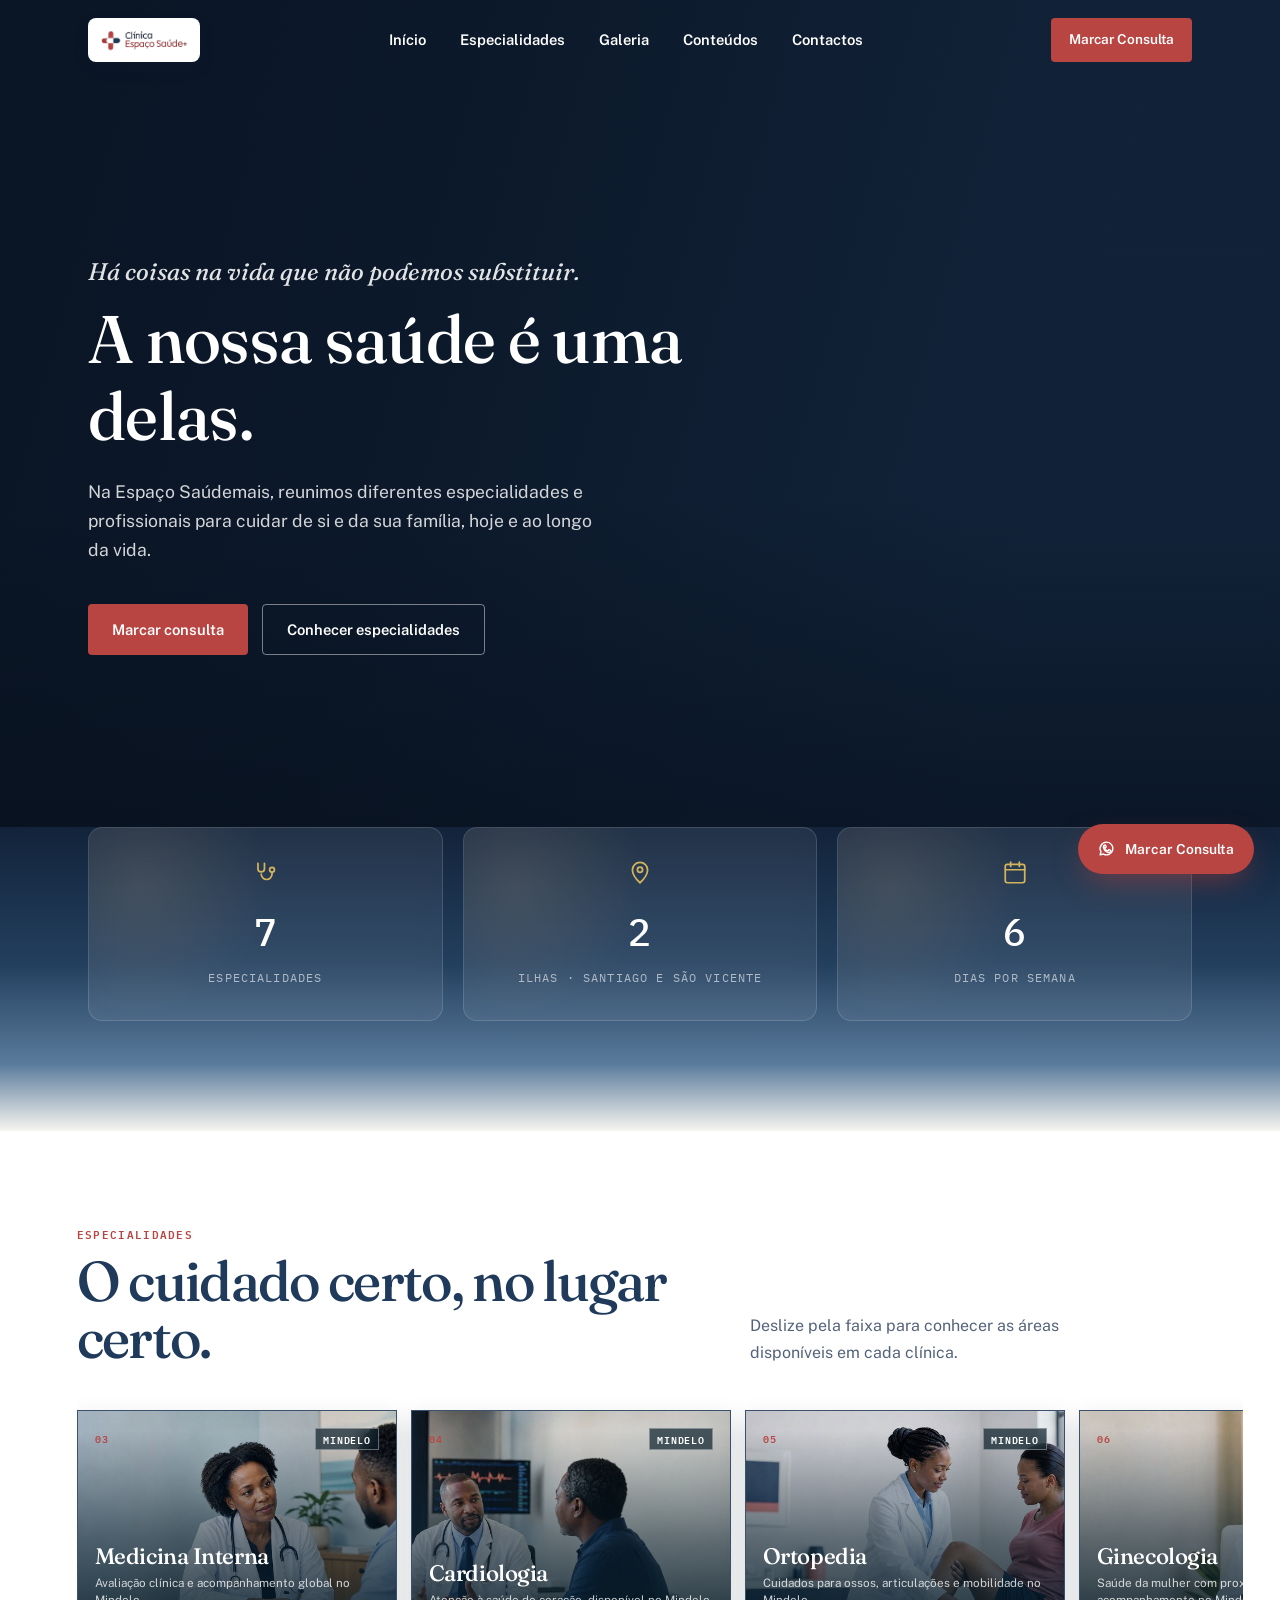
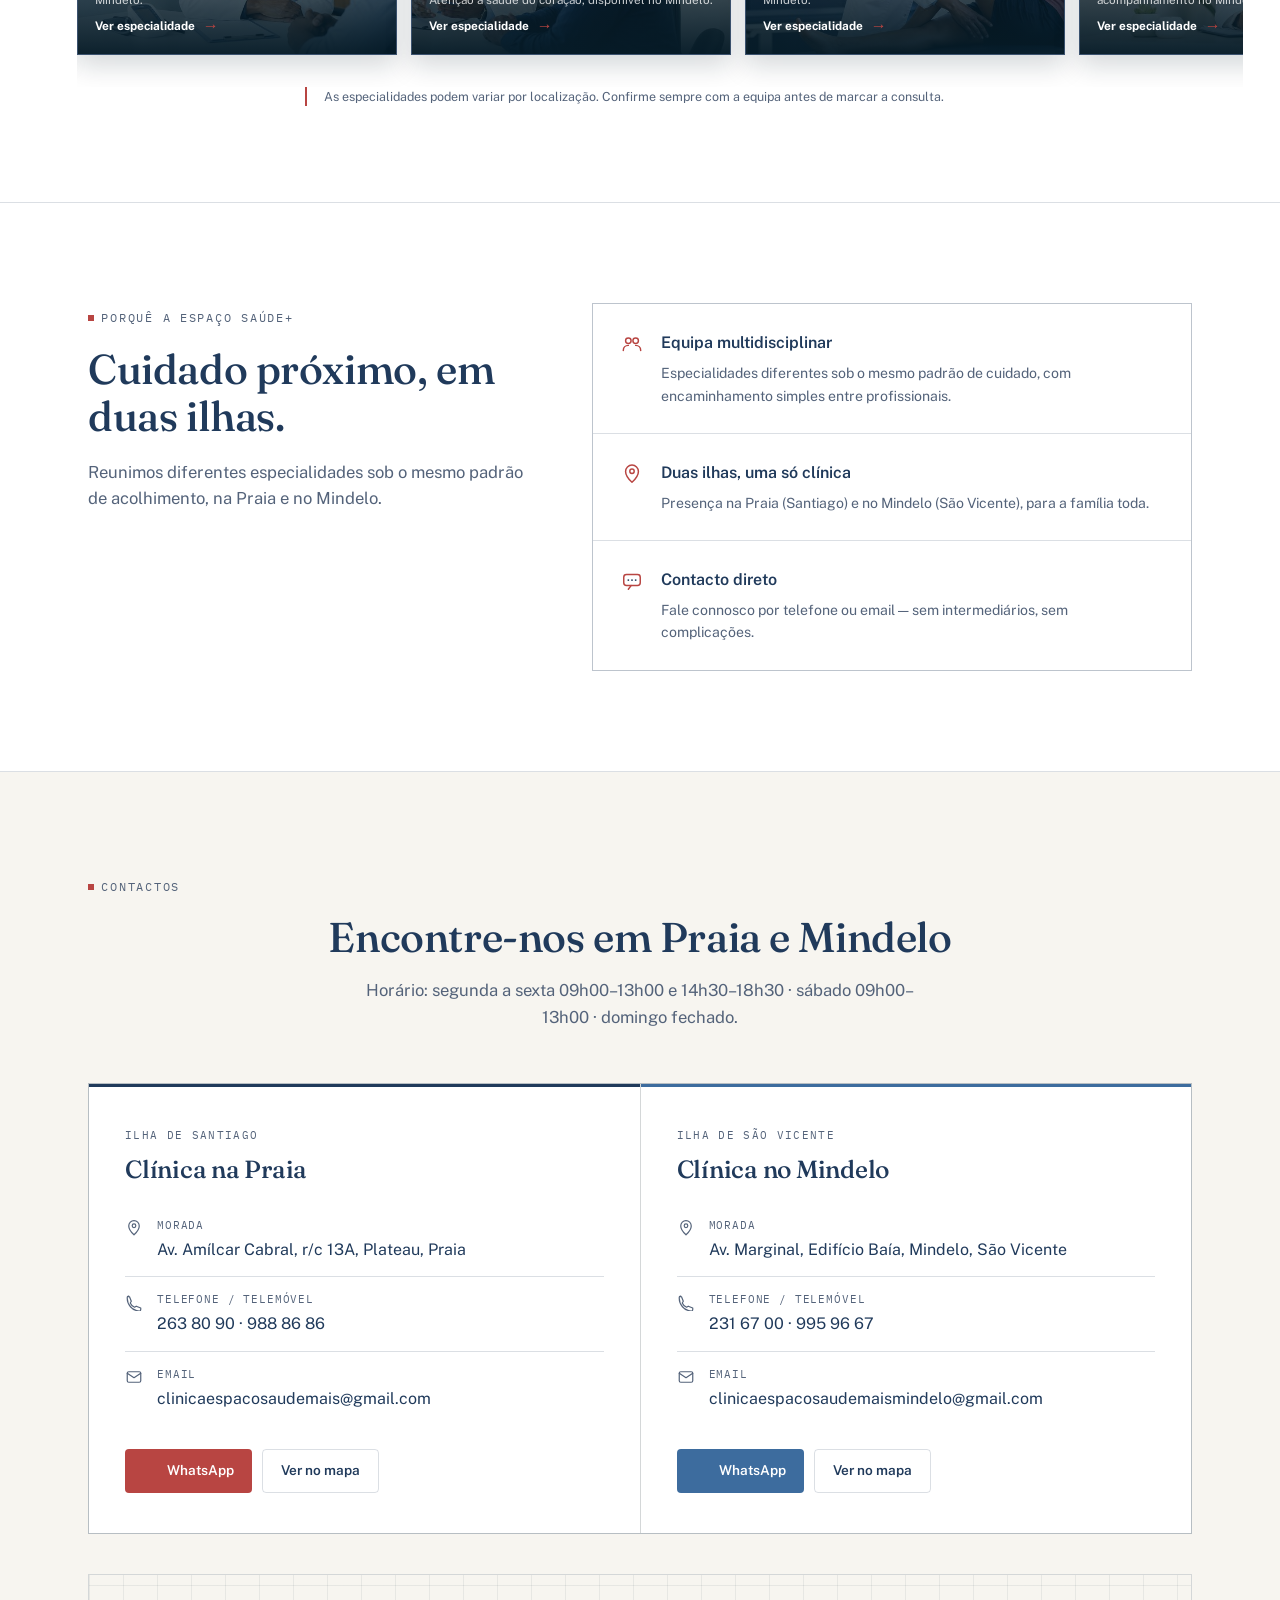
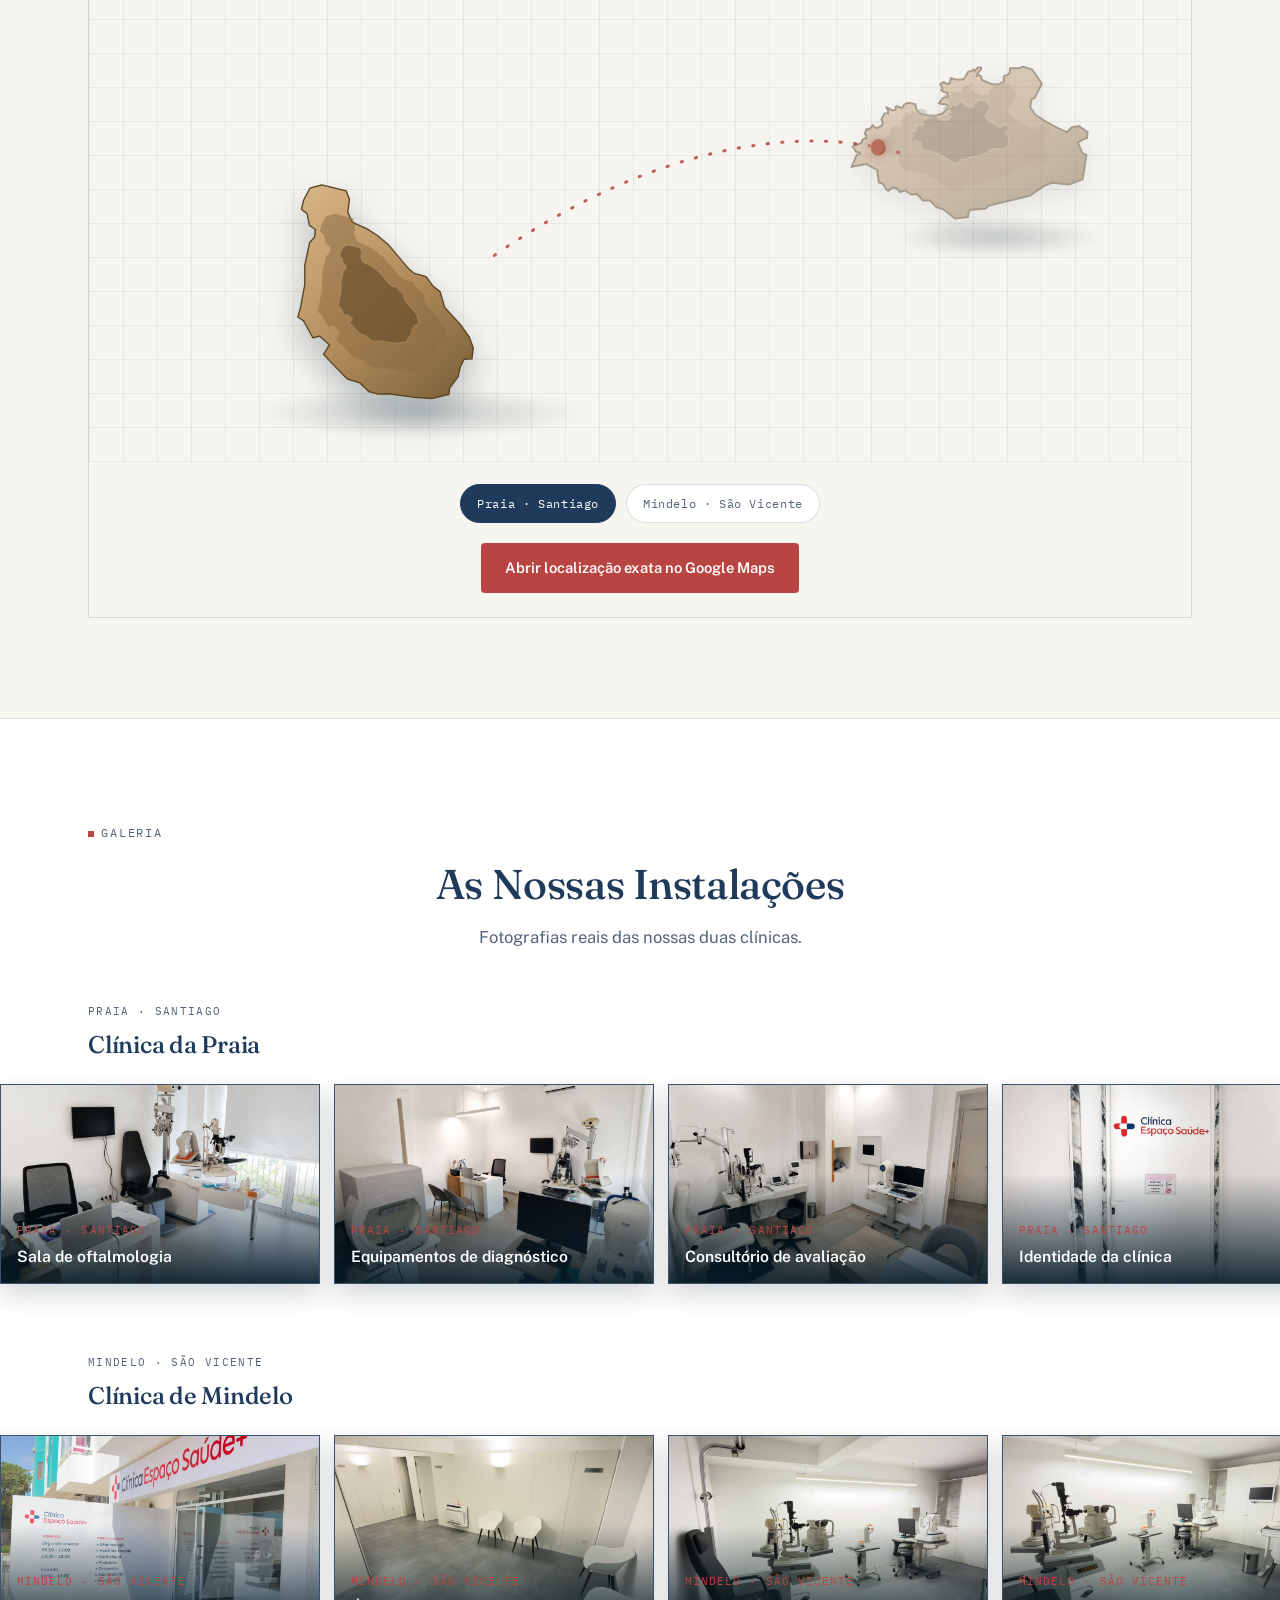
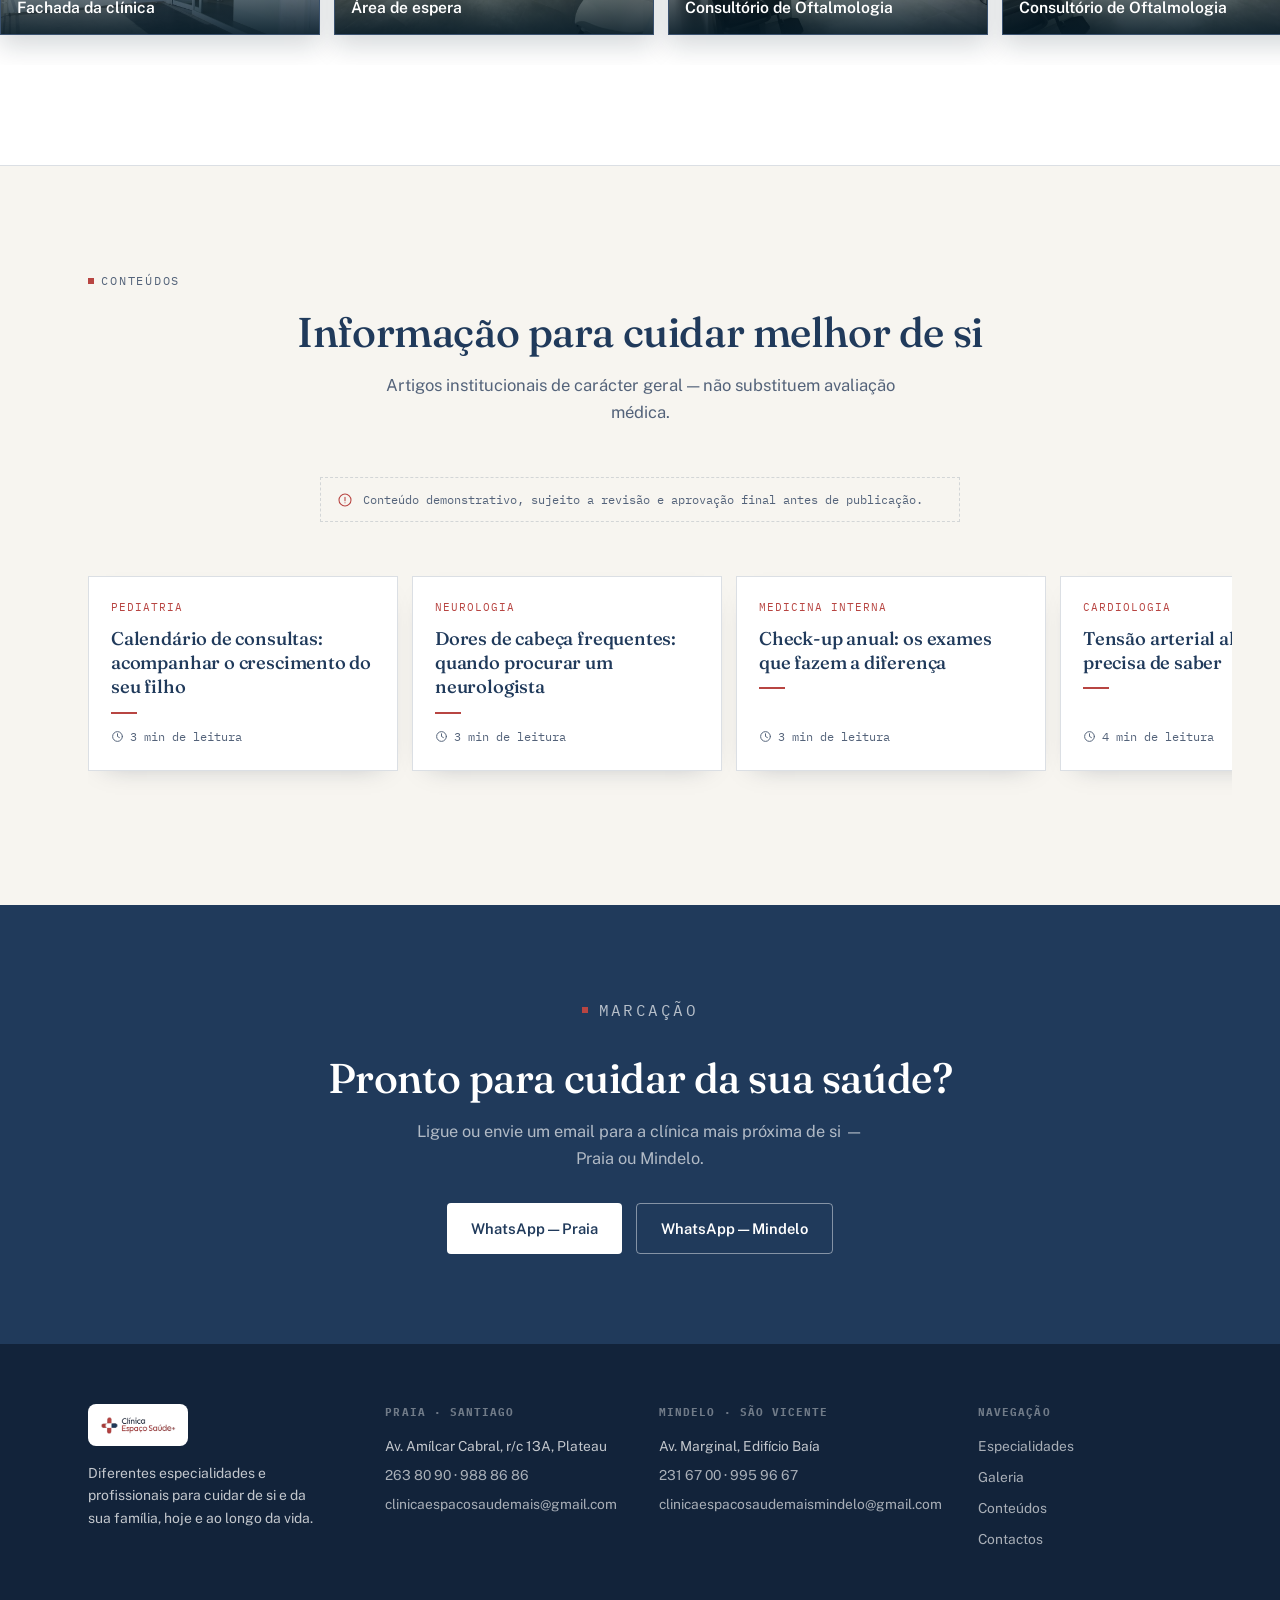
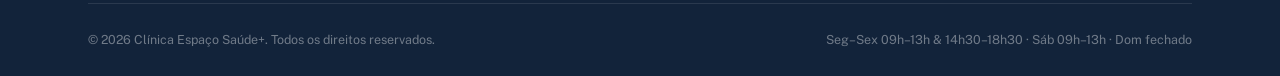
==== index.html @ e93e11d9 "Add files via upload atualização do site" ====
<!DOCTYPE html>
<html lang="pt">
<head>
<meta charset="UTF-8">
<meta name="viewport" content="width=device-width, initial-scale=1.0">
<title>Clínica Espaço Saúde+ · Praia &amp; Mindelo</title>
<link rel="stylesheet" href="assets/site.css">
<meta name="description" content="Sete especialidades médicas em Cabo Verde. Clínicas na Praia (Santiago) e no Mindelo (São Vicente). Marque a sua consulta.">

<!-- Open Graph / partilha em redes sociais e WhatsApp -->
<meta property="og:type" content="website">
<meta property="og:site_name" content="Clínica Espaço Saúde+">
<meta property="og:title" content="Clínica Espaço Saúde+ · Praia & Mindelo">
<meta property="og:description" content="Sete especialidades médicas em Cabo Verde. Clínicas na Praia (Santiago) e no Mindelo (São Vicente). Marque a sua consulta.">
<meta property="og:image" content="https://clinicaesm.github.io/espacosaudemais/assets/background/hero-familia-ilhas.jpg">
<meta property="og:url" content="https://clinicaesm.github.io/espacosaudemais/">
<meta property="og:locale" content="pt_PT">
<meta name="twitter:card" content="summary_large_image">
<meta name="twitter:title" content="Clínica Espaço Saúde+ · Praia & Mindelo">
<meta name="twitter:description" content="Sete especialidades médicas em Cabo Verde. Clínicas na Praia (Santiago) e no Mindelo (São Vicente). Marque a sua consulta.">
<meta name="twitter:image" content="https://clinicaesm.github.io/espacosaudemais/assets/background/hero-familia-ilhas.jpg">

<link rel="preconnect" href="https://fonts.googleapis.com">
<link rel="preconnect" href="https://fonts.gstatic.com" crossorigin>
<link href="https://fonts.googleapis.com/css2?family=Fraunces:ital,opsz,wght@0,9..144,440;0,9..144,500;0,9..144,600;1,9..144,500&family=Public+Sans:wght@400;500;600;700&family=IBM+Plex+Mono:wght@400;500&display=swap" rel="stylesheet">


</head>
<body>

<div class="preloader">
  <svg viewBox="0 0 40 40"><circle cx="10" cy="20" r="6" fill="#B84542"/><circle cx="30" cy="20" r="6" fill="none" stroke="#fff" stroke-width="2"/><path d="M16,20 C20,12 20,28 24,20" fill="none" stroke="#fff" stroke-width="1.4" stroke-dasharray="3 3"/></svg>
</div>
<div class="scroll-progress"></div>

<header class="site-header">
  <div class="container header-inner">
    <button type="button" data-scroll-to="home" class="brand">
      <span class="brand-chip"><img src="assets/brand/logo.png" alt="Clínica Espaço Saúde+"></span>
    </button>
    <nav class="main-nav">
      <button type="button" data-scroll-to="home">Início</button>
      <button type="button" data-scroll-to="especialidades">Especialidades</button>
      <button type="button" data-scroll-to="galeria">Galeria</button>
      <button type="button" data-scroll-to="conteudos">Conteúdos</button>
      <button type="button" data-scroll-to="contactos">Contactos</button>
    </nav>
    <a href="https://wa.me/2389888686?text=Ol%C3%A1%21%20Gostaria%20de%20marcar%20uma%20consulta%20na%20Cl%C3%ADnica%20Espa%C3%A7o%20Sa%C3%BAde%2B." target="_blank" rel="noopener noreferrer" class="btn btn-primary btn-sm header-cta">Marcar Consulta</a>
    <button class="menu-toggle" aria-label="Abrir menu" aria-expanded="false"><span></span><span></span><span></span></button>
  </div>
  <div class="mobile-nav">
    <button type="button" data-scroll-to="home">Início</button>
    <button type="button" data-scroll-to="especialidades">Especialidades</button>
    <button type="button" data-scroll-to="galeria">Galeria</button>
    <button type="button" data-scroll-to="conteudos">Conteúdos</button>
    <button type="button" data-scroll-to="contactos">Contactos</button>
    <a href="https://wa.me/2389888686?text=Ol%C3%A1%21%20Gostaria%20de%20marcar%20uma%20consulta%20na%20Cl%C3%ADnica%20Espa%C3%A7o%20Sa%C3%BAde%2B." target="_blank" rel="noopener noreferrer" class="btn btn-primary">Marcar Consulta</a>
  </div>
</header>

<main>

  <!-- ============ HERO ============ -->
  <section class="hero" id="home">
    <div class="hero-photo" role="img" aria-label="Família feliz numa consulta com uma médica, com o mapa estilizado das ilhas de Cabo Verde ao fundo"></div>
    <div class="hero-overlay" aria-hidden="true"></div>
    <div class="container">
      <div class="hero-inner">
        <p class="hero-lead reveal">Há coisas na vida que não podemos substituir.</p>
        <h1 class="reveal-mask"><span class="mask-line"><span>A nossa saúde é uma delas.</span></span></h1>
        <p class="hero-sub reveal">Na Espaço Saúdemais, reunimos diferentes especialidades e profissionais para cuidar de si e da sua família, hoje e ao longo da vida.</p>
        <div class="hero-actions reveal">
          <a href="https://wa.me/2389888686?text=Ol%C3%A1%21%20Gostaria%20de%20marcar%20uma%20consulta%20na%20Cl%C3%ADnica%20Espa%C3%A7o%20Sa%C3%BAde%2B." target="_blank" rel="noopener noreferrer" class="btn btn-primary">Marcar consulta</a>
          <button type="button" data-scroll-to="especialidades" class="btn btn-outline-light">Conhecer especialidades</button>
        </div>
      </div>
    </div>
  </section>

  <!-- ============ INDICATORS ============ -->
  <section class="indicators">
    <div class="container">
      <div class="indicators-grid">
        <div class="indicator-card reveal">
          <svg viewBox="0 0 24 24" fill="none" stroke-width="1.6" stroke-linecap="round" stroke-linejoin="round"><path d="M5.5 3v5a3 3 0 0 0 6 0V3"/><path d="M8.5 13a5 5 0 0 0 10 0v-2"/><circle cx="18.5" cy="9" r="2.2"/></svg>
          <span class="indicator-num" data-count="7">0</span>
          <div class="indicator-label">Especialidades</div>
        </div>
        <div class="indicator-card reveal">
          <svg viewBox="0 0 24 24" fill="none" stroke-width="1.6" stroke-linecap="round" stroke-linejoin="round"><path d="M12 21s7-6.4 7-11.8A7 7 0 1 0 5 9.2C5 14.6 12 21 12 21z"/><circle cx="12" cy="9" r="2.4"/></svg>
          <span class="indicator-num" data-count="2">0</span>
          <div class="indicator-label">Ilhas · Santiago e São Vicente</div>
        </div>
        <div class="indicator-card reveal">
          <svg viewBox="0 0 24 24" fill="none" stroke-width="1.6" stroke-linecap="round" stroke-linejoin="round"><rect x="3" y="4" width="18" height="17" rx="2"/><path d="M3 9h18M8 2v4M16 2v4"/></svg>
          <span class="indicator-num" data-count="6">0</span>
          <div class="indicator-label">Dias por semana</div>
        </div>
      </div>
    </div>
  </section>

  <!-- ============ ESPECIALIDADES (streaming rail) ============ -->
  <section class="specialty-streaming" id="especialidades">
    <div class="specialty-streaming__heading">
      <div>
        <p class="specialty-streaming__eyebrow reveal">Especialidades</p>
        <h2 class="reveal">O cuidado certo, no lugar certo.</h2>
      </div>
      <p class="reveal">Deslize pela faixa para conhecer as áreas disponíveis em cada clínica.</p>
    </div>
    <div class="specialty-streaming__rail" id="specialtyRail" aria-label="Faixa de especialidades. Deslize horizontalmente para explorar."></div>
    <p class="specialty-streaming__note reveal">As especialidades podem variar por localização. Confirme sempre com a equipa antes de marcar a consulta.</p>
  </section>

  <!-- ============ WHY ============ -->
  <section class="section section--alt">
    <div class="container why-grid">
      <div class="why-text reveal">
        <p class="eyebrow">Porquê a Espaço Saúde+</p>
        <h2>Cuidado próximo, em duas ilhas.</h2>
        <p class="section-sub" style="margin-bottom:0;">Reunimos diferentes especialidades sob o mesmo padrão de acolhimento, na Praia e no Mindelo.</p>
      </div>
      <div class="why-cards">
        <div class="why-card reveal">
          <svg viewBox="0 0 24 24" fill="none" stroke-width="1.6" stroke-linecap="round" stroke-linejoin="round"><circle cx="8" cy="8.5" r="3"/><circle cx="16" cy="8.5" r="3"/><path d="M2.5 19c0-3.3 2.5-5.5 5.5-5.5M21.5 19c0-3.3-2.5-5.5-5.5-5.5"/></svg>
          <div><h4>Equipa multidisciplinar</h4><p>Especialidades diferentes sob o mesmo padrão de cuidado, com encaminhamento simples entre profissionais.</p></div>
        </div>
        <div class="why-card reveal">
          <svg viewBox="0 0 24 24" fill="none" stroke-width="1.6" stroke-linecap="round" stroke-linejoin="round"><path d="M12 21s7-6.4 7-11.8A7 7 0 1 0 5 9.2C5 14.6 12 21 12 21z"/><circle cx="12" cy="9" r="2.4"/></svg>
          <div><h4>Duas ilhas, uma só clínica</h4><p>Presença na Praia (Santiago) e no Mindelo (São Vicente), para a família toda.</p></div>
        </div>
        <div class="why-card reveal">
          <svg viewBox="0 0 24 24" fill="none" stroke-width="1.6" stroke-linecap="round" stroke-linejoin="round"><rect x="3" y="5" width="18" height="12" rx="3"/><path d="M8 21l3-4"/><circle cx="8" cy="11" r="1" fill="currentColor" stroke="none"/><circle cx="12" cy="11" r="1" fill="currentColor" stroke="none"/><circle cx="16" cy="11" r="1" fill="currentColor" stroke="none"/></svg>
          <div><h4>Contacto direto</h4><p>Fale connosco por telefone ou email — sem intermediários, sem complicações.</p></div>
        </div>
      </div>
    </div>
  </section>

  <!-- ============ LOCALIZAÇÕES + MAPA ============ -->
  <section class="section" id="contactos">
    <div class="container">
      <p class="eyebrow reveal center">Contactos</p>
      <h2 class="reveal center">Encontre-nos em Praia e Mindelo</h2>
      <p class="section-sub center reveal">Horário: segunda a sexta 09h00–13h00 e 14h30–18h30 · sábado 09h00–13h00 · domingo fechado.</p>

      <div class="location-panels">
        <div class="location-panel reveal" data-loc="praia">
          <p class="loc-eyebrow">Ilha de Santiago</p>
          <h3>Clínica na Praia</h3>
          <div class="loc-row">
            <svg viewBox="0 0 24 24" fill="none" stroke-width="1.6" stroke-linecap="round" stroke-linejoin="round"><path d="M12 21s7-6.4 7-11.8A7 7 0 1 0 5 9.2C5 14.6 12 21 12 21z"/><circle cx="12" cy="9" r="2.4"/></svg>
            <div><div class="label">Morada</div><div class="val">Av. Amílcar Cabral, r/c 13A, Plateau, Praia</div></div>
          </div>
          <div class="loc-row">
            <svg viewBox="0 0 24 24" fill="none" stroke-width="1.6" stroke-linecap="round" stroke-linejoin="round"><path d="M4 5h2l2.4 6-1.4 2.3a11 11 0 0 0 5.7 5.7l2.3-1.4 6 2.4v2a2 2 0 0 1-2.2 2A17 17 0 0 1 3 6.2 2 2 0 0 1 5 4z"/></svg>
            <div><div class="label">Telefone / Telemóvel</div><div class="val"><a href="tel:+2382638090">263 80 90</a> · <a href="tel:+2389888686">988 86 86</a></div></div>
          </div>
          <div class="loc-row">
            <svg viewBox="0 0 24 24" fill="none" stroke-width="1.6" stroke-linecap="round" stroke-linejoin="round"><rect x="3" y="5" width="18" height="14" rx="2"/><path d="M3 7l9 6 9-6"/></svg>
            <div><div class="label">Email</div><div class="val"><a href="mailto:clinicaespacosaudemais@gmail.com">clinicaespacosaudemais@gmail.com</a></div></div>
          </div>
          <div class="loc-actions">
            <a href="https://wa.me/2389888686?text=Ol%C3%A1%21%20Gostaria%20de%20marcar%20uma%20consulta%20na%20Cl%C3%ADnica%20Espa%C3%A7o%20Sa%C3%BAde%2B%20%28Praia%29." target="_blank" rel="noopener noreferrer" class="btn btn-primary btn-sm"><svg viewBox="0 0 24 24" fill="none" stroke-width="2" stroke-linecap="round" stroke-linejoin="round"><path d="M12 3a9 9 0 0 0-7.8 13.5L3 21l4.6-1.2A9 9 0 1 0 12 3z"/><path d="M8.3 9.3c.3 2.4 2.4 5 4.8 5.8.6.2 1.2 0 1.5-.5l.4-.7c.2-.3.6-.4.9-.2l1.9.9c.3.1.5.5.4.8-.4 1.5-1.7 2.4-3.2 2.2-3.7-.4-7-3.8-7.4-7.4-.2-1.5.7-2.8 2.2-3.2.3-.1.7.1.8.4l.9 1.9c.1.3 0 .7-.2.9l-.7.4c-.5.3-.7.9-.5 1.5z"/></svg>WhatsApp</a>
            <a href="https://www.google.com/maps/search/?api=1&query=Av.%20Am%C3%ADlcar%20Cabral%2C%20r/c%2013A%2C%20Plateau%2C%20Praia%2C%20Cabo%20Verde" target="_blank" rel="noopener noreferrer" class="btn btn-ghost btn-sm">Ver no mapa</a>
          </div>
        </div>

        <div class="location-panel reveal" data-loc="mindelo">
          <p class="loc-eyebrow">Ilha de São Vicente</p>
          <h3>Clínica no Mindelo</h3>
          <div class="loc-row">
            <svg viewBox="0 0 24 24" fill="none" stroke-width="1.6" stroke-linecap="round" stroke-linejoin="round"><path d="M12 21s7-6.4 7-11.8A7 7 0 1 0 5 9.2C5 14.6 12 21 12 21z"/><circle cx="12" cy="9" r="2.4"/></svg>
            <div><div class="label">Morada</div><div class="val">Av. Marginal, Edifício Baía, Mindelo, São Vicente</div></div>
          </div>
          <div class="loc-row">
            <svg viewBox="0 0 24 24" fill="none" stroke-width="1.6" stroke-linecap="round" stroke-linejoin="round"><path d="M4 5h2l2.4 6-1.4 2.3a11 11 0 0 0 5.7 5.7l2.3-1.4 6 2.4v2a2 2 0 0 1-2.2 2A17 17 0 0 1 3 6.2 2 2 0 0 1 5 4z"/></svg>
            <div><div class="label">Telefone / Telemóvel</div><div class="val"><a href="tel:+2382316700">231 67 00</a> · <a href="tel:+2389959667">995 96 67</a></div></div>
          </div>
          <div class="loc-row">
            <svg viewBox="0 0 24 24" fill="none" stroke-width="1.6" stroke-linecap="round" stroke-linejoin="round"><rect x="3" y="5" width="18" height="14" rx="2"/><path d="M3 7l9 6 9-6"/></svg>
            <div><div class="label">Email</div><div class="val"><a href="mailto:clinicaespacosaudemaismindelo@gmail.com">clinicaespacosaudemaismindelo@gmail.com</a></div></div>
          </div>
          <div class="loc-actions">
            <a href="https://wa.me/2389959667?text=Ol%C3%A1%21%20Gostaria%20de%20marcar%20uma%20consulta%20na%20Cl%C3%ADnica%20Espa%C3%A7o%20Sa%C3%BAde%2B%20%28Mindelo%29." target="_blank" rel="noopener noreferrer" class="btn btn-primary btn-sm"><svg viewBox="0 0 24 24" fill="none" stroke-width="2" stroke-linecap="round" stroke-linejoin="round"><path d="M12 3a9 9 0 0 0-7.8 13.5L3 21l4.6-1.2A9 9 0 1 0 12 3z"/><path d="M8.3 9.3c.3 2.4 2.4 5 4.8 5.8.6.2 1.2 0 1.5-.5l.4-.7c.2-.3.6-.4.9-.2l1.9.9c.3.1.5.5.4.8-.4 1.5-1.7 2.4-3.2 2.2-3.7-.4-7-3.8-7.4-7.4-.2-1.5.7-2.8 2.2-3.2.3-.1.7.1.8.4l.9 1.9c.1.3 0 .7-.2.9l-.7.4c-.5.3-.7.9-.5 1.5z"/></svg>WhatsApp</a>
            <a href="https://www.google.com/maps/search/?api=1&query=Av.%20Marginal%2C%20Edif%C3%ADcio%20Ba%C3%ADa%2C%20Mindelo%2C%20S%C3%A3o%20Vicente%2C%20Cabo%20Verde" target="_blank" rel="noopener noreferrer" class="btn btn-ghost btn-sm">Ver no mapa</a>
          </div>
        </div>
      </div>

      <div class="atlas-scene reveal">
        <div class="atlas-stage">
          <div class="atlas-grid-bg" aria-hidden="true"></div>
          <div class="atlas-halo atlas-halo--praia" aria-hidden="true"></div>
          <div class="atlas-halo atlas-halo--mindelo" aria-hidden="true"></div>
          <svg class="atlas-route-svg" viewBox="0 0 680 260" preserveAspectRatio="none" aria-hidden="true">
            <path class="atlas-route" d="M 250,150 C 350,90 440,80 500,95" fill="none"/>
            <circle class="atlas-route-dot" r="4.5">
              <animateMotion dur="4.5s" repeatCount="indefinite" path="M 250,150 C 350,90 440,80 500,95"/>
            </circle>
          </svg>
          <svg class="atlas-island atlas-island--praia is-active" viewBox="40 95 160 190" role="img" aria-label="Contorno geográfico real da ilha de Santiago">
            <defs><linearGradient id="atlasFillA" x1="0.1" y1="0" x2="0.9" y2="1"><stop offset="0%" stop-color="#D6B384"/><stop offset="55%" stop-color="#B08A5A"/><stop offset="100%" stop-color="#7C6239"/></linearGradient></defs>
            <path d="M 67.5,103.0 L 57.9,105.6 L 52.8,115.1 L 50.9,122.9 L 55.5,126.5 L 57.4,136.0 L 62.2,139.4 L 61.6,145.6 L 57.6,149.9 L 53.6,168.5 L 53.6,184.3 L 50.1,203.1 L 48.0,210.6 L 52.5,213.7 L 60.3,227.7 L 65.6,226.1 L 73.7,233.3 L 68.9,241.1 L 88.1,261.0 L 98.5,264.3 L 105.8,271.3 L 113.3,273.4 L 121.8,273.1 L 143.2,276.0 L 156.8,277.0 L 171.0,273.6 L 171.5,268.5 L 178.5,259.2 L 180.1,251.7 L 183.3,245.0 L 189.7,244.7 L 190.8,235.9 L 187.6,226.9 L 180.4,216.8 L 167.5,202.9 L 163.8,190.0 L 157.9,185.3 L 152.3,177.8 L 142.9,175.2 L 138.4,171.6 L 121.5,151.5 L 113.0,144.5 L 104.7,139.1 L 92.1,133.4 L 88.6,125.2 L 90.0,114.9 L 87.3,107.9 L 67.5,103.0 Z" fill="url(#atlasFillA)" stroke="#5A4224" stroke-width="1.1"/>
            <path d="M 78.1,126.6 L 71.0,128.5 L 67.2,135.5 L 65.9,141.3 L 69.2,143.9 L 70.6,151.0 L 74.2,153.5 L 73.8,158.1 L 70.8,161.3 L 67.8,175.0 L 67.8,186.7 L 65.3,200.6 L 63.7,206.2 L 67.0,208.5 L 72.8,218.8 L 76.7,217.7 L 82.7,223.0 L 79.1,228.7 L 93.4,243.5 L 101.1,245.9 L 106.4,251.1 L 112.0,252.6 L 118.3,252.4 L 134.1,254.6 L 144.2,255.3 L 154.7,252.8 L 155.1,249.0 L 160.2,242.1 L 161.4,236.6 L 163.8,231.6 L 168.6,231.4 L 169.3,224.9 L 167.0,218.2 L 161.6,210.8 L 152.1,200.5 L 149.4,190.9 L 145.0,187.5 L 140.9,181.9 L 133.9,180.0 L 130.6,177.3 L 118.1,162.4 L 111.8,157.3 L 105.6,153.3 L 96.3,149.1 L 93.8,143.0 L 94.7,135.3 L 92.8,130.2 L 78.1,126.6 Z" fill="#8B6A3E" opacity=".5"/>
            <path d="M 89.5,151.9 L 85.1,153.1 L 82.8,157.5 L 81.9,161.1 L 84.0,162.7 L 84.9,167.1 L 87.1,168.7 L 86.8,171.5 L 85.0,173.5 L 83.1,182.1 L 83.1,189.3 L 81.5,198.0 L 80.6,201.4 L 82.6,202.9 L 86.2,209.3 L 88.7,208.6 L 92.4,211.9 L 90.2,215.4 L 99.0,224.6 L 103.8,226.1 L 107.1,229.4 L 110.6,230.3 L 114.5,230.2 L 124.4,231.5 L 130.6,232.0 L 137.1,230.4 L 137.4,228.0 L 140.6,223.8 L 141.3,220.3 L 142.8,217.2 L 145.8,217.1 L 146.2,213.1 L 144.8,208.9 L 141.4,204.3 L 135.5,197.9 L 133.8,191.9 L 131.1,189.8 L 128.5,186.3 L 124.2,185.2 L 122.1,183.5 L 114.4,174.2 L 110.4,171.0 L 106.6,168.5 L 100.9,165.9 L 99.3,162.1 L 99.9,157.4 L 98.6,154.2 L 89.5,151.9 Z" fill="#5F4726" opacity=".55" stroke="#C2A177" stroke-width="0.8" stroke-opacity=".8"/>
          </svg>
          <svg class="atlas-island atlas-island--mindelo" viewBox="505 25 155 105" role="img" aria-label="Contorno geográfico real da ilha de São Vicente">
            <defs><linearGradient id="atlasFillB" x1="0.1" y1="0" x2="0.9" y2="1"><stop offset="0%" stop-color="#D6B384"/><stop offset="55%" stop-color="#B08A5A"/><stop offset="100%" stop-color="#7C6239"/></linearGradient></defs>
            <path d="M 613.5,33.0 L 610.8,33.9 L 605.9,33.9 L 605.5,36.7 L 604.4,37.8 L 602.4,38.4 L 602.0,40.0 L 602.5,41.4 L 598.9,43.4 L 595.5,43.3 L 592.5,42.2 L 589.1,40.5 L 589.0,38.9 L 588.0,37.9 L 586.5,38.3 L 586.5,37.2 L 588.8,34.7 L 588.9,33.4 L 587.0,33.4 L 585.1,35.6 L 584.5,34.8 L 582.9,35.6 L 581.2,36.0 L 579.7,38.9 L 578.7,40.2 L 576.3,40.6 L 573.2,40.3 L 571.1,39.6 L 570.6,42.6 L 569.1,43.2 L 566.7,42.0 L 565.0,43.1 L 566.2,45.7 L 565.5,46.7 L 566.7,47.6 L 569.2,48.4 L 569.4,50.7 L 568.2,50.7 L 566.2,51.6 L 564.2,54.4 L 565.7,54.9 L 568.1,54.9 L 569.6,55.7 L 569.5,57.2 L 566.3,60.3 L 562.3,61.7 L 557.2,61.4 L 553.4,60.5 L 551.1,58.3 L 550.3,55.0 L 547.7,54.3 L 545.8,54.2 L 543.7,55.3 L 542.6,57.2 L 539.4,56.1 L 538.7,56.4 L 538.8,57.5 L 538.6,58.3 L 536.8,58.6 L 535.1,57.5 L 533.5,56.9 L 534.3,58.5 L 534.4,60.6 L 533.4,60.3 L 532.2,60.3 L 530.4,63.9 L 531.1,65.3 L 531.2,66.6 L 530.1,68.0 L 527.7,69.0 L 526.3,68.3 L 525.4,67.4 L 523.2,69.8 L 521.8,69.5 L 520.7,71.9 L 521.7,73.7 L 521.3,74.9 L 519.3,75.8 L 518.9,77.4 L 517.2,78.2 L 513.7,79.9 L 515.5,82.8 L 517.8,83.4 L 517.9,84.1 L 516.0,84.7 L 513.0,91.6 L 521.4,90.0 L 527.9,93.4 L 529.0,100.8 L 531.4,101.6 L 533.3,105.0 L 534.5,105.7 L 536.7,103.8 L 539.5,104.2 L 541.4,106.5 L 544.3,105.5 L 547.8,107.8 L 551.2,107.6 L 554.9,111.4 L 558.8,111.3 L 562.9,115.4 L 566.5,116.4 L 573.6,122.0 L 581.1,121.2 L 581.5,118.7 L 582.6,116.8 L 591.5,116.2 L 593.0,114.5 L 602.5,112.2 L 617.3,108.7 L 625.5,103.0 L 630.5,101.0 L 640.4,102.1 L 648.4,99.0 L 650.6,84.7 L 648.2,83.5 L 647.4,81.5 L 645.7,77.5 L 648.2,75.8 L 650.9,74.8 L 651.3,71.3 L 646.2,67.8 L 641.9,68.6 L 639.1,71.3 L 633.8,68.9 L 626.8,65.1 L 620.7,61.1 L 617.6,56.6 L 618.4,52.2 L 620.3,51.2 L 622.7,46.5 L 624.4,43.0 L 622.0,39.1 L 618.8,34.6 L 613.5,33.0 Z" fill="url(#atlasFillB)" stroke="#5A4224" stroke-width="1.1"/>
            <path d="M 602.0,42.4 L 600.0,43.0 L 596.5,43.0 L 596.2,45.0 L 595.4,45.8 L 594.0,46.2 L 593.7,47.4 L 594.1,48.4 L 591.4,49.9 L 589.0,49.8 L 586.8,49.0 L 584.4,47.8 L 584.3,46.6 L 583.6,45.9 L 582.5,46.2 L 582.5,45.3 L 584.2,43.6 L 584.2,42.6 L 582.9,42.6 L 581.6,44.2 L 581.1,43.6 L 580.0,44.2 L 578.7,44.5 L 577.6,46.6 L 576.9,47.6 L 575.2,47.8 L 573.0,47.6 L 571.5,47.1 L 571.1,49.2 L 570.0,49.7 L 568.3,48.8 L 567.0,49.7 L 567.9,51.5 L 567.4,52.2 L 568.3,52.9 L 570.1,53.4 L 570.2,55.1 L 569.3,55.1 L 567.9,55.7 L 566.5,57.8 L 567.6,58.1 L 569.3,58.1 L 570.4,58.7 L 570.3,59.8 L 568.0,62.0 L 565.1,63.0 L 561.4,62.8 L 558.7,62.1 L 557.1,60.6 L 556.5,58.2 L 554.6,57.7 L 553.2,57.6 L 551.7,58.4 L 550.9,59.8 L 548.6,59.0 L 548.1,59.2 L 548.2,60.0 L 548.0,60.6 L 546.8,60.8 L 545.5,60.0 L 544.4,59.5 L 545.0,60.7 L 545.0,62.2 L 544.3,62.0 L 543.5,62.0 L 542.2,64.6 L 542.6,65.6 L 542.7,66.5 L 541.9,67.5 L 540.2,68.3 L 539.2,67.8 L 538.5,67.1 L 537.0,68.8 L 536.0,68.6 L 535.2,70.4 L 535.9,71.6 L 535.6,72.5 L 534.1,73.2 L 533.9,74.4 L 532.7,74.9 L 530.1,76.1 L 531.4,78.2 L 533.0,78.6 L 533.1,79.1 L 531.8,79.6 L 529.6,84.5 L 535.6,83.4 L 540.3,85.8 L 541.2,91.2 L 542.9,91.7 L 544.2,94.2 L 545.1,94.7 L 546.7,93.3 L 548.7,93.6 L 550.1,95.2 L 552.2,94.5 L 554.6,96.2 L 557.1,96.1 L 559.8,98.8 L 562.6,98.7 L 565.5,101.7 L 568.1,102.4 L 573.3,106.4 L 578.6,105.9 L 578.9,104.1 L 579.7,102.7 L 586.1,102.2 L 587.2,101.0 L 594.0,99.4 L 604.7,96.9 L 610.6,92.7 L 614.2,91.3 L 621.4,92.1 L 627.1,89.9 L 628.7,79.6 L 627.0,78.7 L 626.4,77.3 L 625.2,74.4 L 627.0,73.1 L 628.9,72.4 L 629.2,69.9 L 625.5,67.4 L 622.4,68.0 L 620.4,69.9 L 616.6,68.2 L 611.5,65.4 L 607.1,62.6 L 604.9,59.3 L 605.5,56.2 L 606.8,55.5 L 608.6,52.0 L 609.8,49.5 L 608.1,46.8 L 605.8,43.5 L 602.0,42.4 Z" fill="#8B6A3E" opacity=".5"/>
            <path d="M 589.6,52.4 L 588.5,52.7 L 586.4,52.7 L 586.3,53.9 L 585.8,54.4 L 584.9,54.6 L 584.8,55.3 L 585.0,55.9 L 583.5,56.8 L 582.1,56.7 L 580.8,56.2 L 579.4,55.5 L 579.3,54.8 L 578.9,54.4 L 578.3,54.6 L 578.3,54.1 L 579.2,53.1 L 579.3,52.5 L 578.5,52.5 L 577.7,53.5 L 577.5,53.1 L 576.8,53.5 L 576.0,53.6 L 575.4,54.8 L 575.0,55.4 L 574.0,55.6 L 572.7,55.4 L 571.8,55.2 L 571.6,56.4 L 571.0,56.7 L 570.0,56.2 L 569.2,56.6 L 569.8,57.7 L 569.5,58.1 L 570.0,58.5 L 571.0,58.8 L 571.1,59.8 L 570.6,59.8 L 569.8,60.2 L 568.9,61.4 L 569.5,61.6 L 570.6,61.6 L 571.2,61.9 L 571.1,62.6 L 569.8,63.8 L 568.1,64.4 L 566.0,64.3 L 564.4,63.9 L 563.4,63.0 L 563.1,61.6 L 562.0,61.3 L 561.2,61.3 L 560.3,61.7 L 559.8,62.6 L 558.5,62.1 L 558.2,62.2 L 558.2,62.7 L 558.2,63.0 L 557.4,63.1 L 556.7,62.7 L 556.0,62.4 L 556.4,63.1 L 556.4,64.0 L 556.0,63.8 L 555.5,63.8 L 554.7,65.4 L 555.0,65.9 L 555.1,66.5 L 554.6,67.1 L 553.6,67.5 L 553.0,67.2 L 552.6,66.8 L 551.7,67.8 L 551.1,67.7 L 550.6,68.7 L 551.1,69.5 L 550.9,70.0 L 550.0,70.4 L 549.9,71.0 L 549.2,71.4 L 547.7,72.1 L 548.5,73.3 L 549.4,73.5 L 549.5,73.8 L 548.7,74.1 L 547.4,77.0 L 550.9,76.3 L 553.7,77.7 L 554.1,80.9 L 555.1,81.2 L 555.9,82.6 L 556.4,82.9 L 557.4,82.1 L 558.5,82.3 L 559.4,83.2 L 560.6,82.8 L 562.0,83.8 L 563.4,83.7 L 565.0,85.3 L 566.7,85.3 L 568.3,87.0 L 569.9,87.4 L 572.9,89.8 L 576.0,89.4 L 576.2,88.4 L 576.6,87.5 L 580.4,87.3 L 581.0,86.6 L 585.0,85.6 L 591.2,84.2 L 594.7,81.8 L 596.8,80.9 L 600.9,81.4 L 604.3,80.1 L 605.2,74.1 L 604.2,73.6 L 603.8,72.7 L 603.1,71.1 L 604.2,70.3 L 605.3,69.9 L 605.5,68.5 L 603.4,67.0 L 601.5,67.3 L 600.4,68.5 L 598.2,67.5 L 595.2,65.8 L 592.6,64.2 L 591.3,62.3 L 591.7,60.4 L 592.5,60.0 L 593.5,58.0 L 594.2,56.6 L 593.2,55.0 L 591.9,53.0 L 589.6,52.4 Z" fill="#5F4726" opacity=".55" stroke="#C2A177" stroke-width="0.8" stroke-opacity=".8"/>
          </svg>
        </div>
        <div class="atlas-controls">
          <button class="atlas-label is-active" data-clinic="praia" data-address="Av. Amílcar Cabral, r/c 13A, Plateau, Praia, Cabo Verde">Praia · Santiago</button>
          <button class="atlas-label" data-clinic="mindelo" data-address="Av. Marginal, Edifício Baía, Mindelo, São Vicente, Cabo Verde">Mindelo · São Vicente</button>
        </div>
        <a href="https://www.google.com/maps/search/?api=1&query=Av.%20Am%C3%ADlcar%20Cabral%2C%20r/c%2013A%2C%20Plateau%2C%20Praia%2C%20Cabo%20Verde" target="_blank" rel="noopener noreferrer" class="btn btn-primary atlas-cta" id="atlasMapBtn">Abrir localização exata no Google Maps</a>
      </div>
    </div>
  </section>

  <!-- ============ GALERIA ============ -->
  <section class="section section--alt" id="galeria">
    <div class="container">
      <p class="eyebrow reveal center">Galeria</p>
      <h2 class="reveal center">As Nossas Instalações</h2>
      <p class="section-sub center reveal">Fotografias reais das nossas duas clínicas.</p>
    </div>

    <div class="container">
      <p class="loc-eyebrow reveal">Praia · Santiago</p>
      <h3 class="gallery-rail-title reveal">Clínica da Praia</h3>
    </div>
    <div class="specialty-streaming__rail gallery-rail" id="galleryRailPraia" aria-label="Fotografias da Clínica da Praia. Deslize horizontalmente para explorar."></div>

    <div class="container" style="margin-top:40px;">
      <p class="loc-eyebrow reveal">Mindelo · São Vicente</p>
      <h3 class="gallery-rail-title reveal">Clínica de Mindelo</h3>
    </div>
    <div class="specialty-streaming__rail gallery-rail" id="galleryRailMindelo" aria-label="Fotografias da Clínica de Mindelo. Deslize horizontalmente para explorar."></div>
  </section>

  <!-- ============ BLOG / CONTEÚDOS ============ -->
  <section class="section" id="conteudos">
    <div class="container">
      <p class="eyebrow reveal center">Conteúdos</p>
      <h2 class="reveal center">Informação para cuidar melhor de si</h2>
      <p class="section-sub center reveal">Artigos institucionais de carácter geral — não substituem avaliação médica.</p>
      <div class="blog-note reveal center" style="margin-left:auto;margin-right:auto;">
        <svg viewBox="0 0 24 24" fill="none" stroke-width="1.6" stroke-linecap="round" stroke-linejoin="round"><circle cx="12" cy="12" r="9"/><path d="M12 8v5M12 16h.01"/></svg>
        <span>Conteúdo demonstrativo, sujeito a revisão e aprovação final antes de publicação.</span>
      </div>
      <div class="specialty-streaming__rail article-rail" id="blogGrid" aria-label="Artigos e conteúdos. Deslize horizontalmente para explorar."></div>
    </div>
  </section>

  <!-- ============ CTA BAND ============ -->
  <section class="cta-band reveal">
    <div class="container">
      <p class="eyebrow on-dark center">Marcação</p>
      <h2>Pronto para cuidar da sua saúde?</h2>
      <p>Ligue ou envie um email para a clínica mais próxima de si — Praia ou Mindelo.</p>
      <div class="cta-actions">
        <a href="https://wa.me/2389888686?text=Ol%C3%A1%21%20Gostaria%20de%20marcar%20uma%20consulta%20na%20Cl%C3%ADnica%20Espa%C3%A7o%20Sa%C3%BAde%2B%20%28Praia%29." target="_blank" rel="noopener noreferrer" class="btn btn-light">WhatsApp — Praia</a>
        <a href="https://wa.me/2389959667?text=Ol%C3%A1%21%20Gostaria%20de%20marcar%20uma%20consulta%20na%20Cl%C3%ADnica%20Espa%C3%A7o%20Sa%C3%BAde%2B%20%28Mindelo%29." target="_blank" rel="noopener noreferrer" class="btn btn-outline-light">WhatsApp — Mindelo</a>
      </div>
    </div>
  </section>

</main>

<footer class="site-footer">
  <div class="container">
    <div class="footer-grid">
      <div>
        <span class="footer-brand-chip"><img src="assets/brand/logo.png" alt="Clínica Espaço Saúde+"></span>
        <p>Diferentes especialidades e profissionais para cuidar de si e da sua família, hoje e ao longo da vida.</p>
      </div>
      <div class="footer-col">
        <h5>Praia · Santiago</h5>
        <div>Av. Amílcar Cabral, r/c 13A, Plateau</div>
        <div><a href="tel:+2382638090" style="display:inline;margin:0;">263 80 90</a> · <a href="tel:+2389888686" style="display:inline;margin:0;">988 86 86</a></div>
        <div><a href="mailto:clinicaespacosaudemais@gmail.com" style="display:inline;margin:0;">clinicaespacosaudemais@gmail.com</a></div>
      </div>
      <div class="footer-col">
        <h5>Mindelo · São Vicente</h5>
        <div>Av. Marginal, Edifício Baía</div>
        <div><a href="tel:+2382316700" style="display:inline;margin:0;">231 67 00</a> · <a href="tel:+2389959667" style="display:inline;margin:0;">995 96 67</a></div>
        <div><a href="mailto:clinicaespacosaudemaismindelo@gmail.com" style="display:inline;margin:0;">clinicaespacosaudemaismindelo@gmail.com</a></div>
      </div>
      <div class="footer-col">
        <h5>Navegação</h5>
        <button type="button" data-scroll-to="especialidades">Especialidades</button>
        <button type="button" data-scroll-to="galeria">Galeria</button>
        <button type="button" data-scroll-to="conteudos">Conteúdos</button>
        <button type="button" data-scroll-to="contactos">Contactos</button>
      </div>
    </div>
    <div class="footer-bottom">
      <span>© <span class="year"></span> Clínica Espaço Saúde+. Todos os direitos reservados.</span>
      <span>Seg–Sex 09h–13h &amp; 14h30–18h30 · Sáb 09h–13h · Dom fechado</span>
    </div>
  </div>
</footer>

<a href="https://wa.me/2389888686?text=Ol%C3%A1%21%20Gostaria%20de%20marcar%20uma%20consulta%20na%20Cl%C3%ADnica%20Espa%C3%A7o%20Sa%C3%BAde%2B." target="_blank" rel="noopener noreferrer" class="float-cta">
  <span class="float-cta-btn"><svg viewBox="0 0 24 24" fill="none" stroke-width="2" stroke-linecap="round" stroke-linejoin="round"><path d="M12 3a9 9 0 0 0-7.8 13.5L3 21l4.6-1.2A9 9 0 1 0 12 3z"/><path d="M8.3 9.3c.3 2.4 2.4 5 4.8 5.8.6.2 1.2 0 1.5-.5l.4-.7c.2-.3.6-.4.9-.2l1.9.9c.3.1.5.5.4.8-.4 1.5-1.7 2.4-3.2 2.2-3.7-.4-7-3.8-7.4-7.4-.2-1.5.7-2.8 2.2-3.2.3-.1.7.1.8.4l.9 1.9c.1.3 0 .7-.2.9l-.7.4c-.5.3-.7.9-.5 1.5z"/></svg>Marcar Consulta</span>
</a>
<button class="back-to-top" aria-label="Voltar ao topo">
  <svg viewBox="0 0 24 24" fill="none" stroke-width="2" stroke-linecap="round" stroke-linejoin="round"><path d="M12 19V5M5 12l7-7 7 7"/></svg>
</button>

<!-- ============ VIEW: SPECIALIST DETAIL ============ -->
<div class="view view--detail" id="view-specialist">
  <div class="detail-topbar">
    <button class="detail-back" data-close="view-specialist"><svg viewBox="0 0 24 24" fill="none" stroke-width="2" stroke-linecap="round" stroke-linejoin="round"><path d="M19 12H5M12 19l-7-7 7-7"/></svg>Voltar</button>
    <a href="https://wa.me/2389888686?text=Ol%C3%A1%21%20Gostaria%20de%20marcar%20uma%20consulta%20na%20Cl%C3%ADnica%20Espa%C3%A7o%20Sa%C3%BAde%2B." target="_blank" rel="noopener noreferrer" data-close="view-specialist" class="btn btn-primary btn-sm">Marcar Consulta</a>
  </div>
  <div class="detail-hero">
    <div class="wipe-bar" aria-hidden="true"></div>
    <div class="aurora" aria-hidden="true"><span></span><span></span><span></span></div>
    <div class="container">
      <div class="detail-hero-inner cascade">
        <p class="eyebrow" id="specialist-eyebrow">Especialidade</p>
        <h1 id="specialist-name-h1"></h1>
        <p class="hero-sub" id="specialist-desc" style="margin-bottom:0;">Descrição da especialidade.</p>
      </div>
    </div>
  </div>
  <div class="container detail-body">
    <p class="eyebrow reveal">Quando pode ajudar</p>
    <div class="situation-grid" id="specialist-situations" style="margin-bottom:44px;"></div>

    <div class="expect-block reveal" style="margin-bottom:44px;">
      <h3>O que pode esperar da consulta</h3>
      <p id="specialist-expect"></p>
    </div>

    <div id="specialist-exams-section" style="display:none;margin:0 -28px 44px;">
      <div class="container" style="margin-bottom:4px;">
        <p class="eyebrow">Exames complementares</p>
        <h3 style="font-family:var(--font-display);font-weight:500;font-size:1.3rem;">Informação clara antes do seu exame.</h3>
      </div>
      <div class="specialty-streaming__rail exam-rail" id="specialist-exams" aria-label="Exames complementares. Deslize horizontalmente para explorar."></div>
      <div class="container">
        <p class="section-sub" style="max-width:680px;margin-top:0;">Os preços apresentados são informativos. Confirme a necessidade do exame, a disponibilidade e eventuais orientações de preparação com a equipa da clínica antes da marcação.</p>
      </div>
    </div>

    <p class="eyebrow reveal">Onde marcar</p>
    <div class="location-panels" id="specialist-clinics" style="margin-bottom:44px;"></div>

    <p class="eyebrow reveal">Fontes de referência</p>
    <div class="reference-list" id="specialist-references"></div>

    <div class="disclaimer-note reveal">
      <svg viewBox="0 0 24 24" fill="none" stroke-width="1.6" stroke-linecap="round" stroke-linejoin="round"><circle cx="12" cy="12" r="9"/><path d="M12 8v5M12 16h.01"/></svg>
      <p>Esta página tem caráter informativo e não substitui uma consulta, diagnóstico ou orientação individualizada.</p>
    </div>

    <p class="eyebrow reveal" style="margin-top:44px;">Continue a explorar</p>
    <div class="related-grid" id="specialist-related"></div>
  </div>
</div>

<!-- ============ VIEW: ARTICLE DETAIL ============ -->
<div class="view view--detail" id="view-article">
  <div class="detail-topbar">
    <button class="detail-back" data-close="view-article"><svg viewBox="0 0 24 24" fill="none" stroke-width="2" stroke-linecap="round" stroke-linejoin="round"><path d="M19 12H5M12 19l-7-7 7-7"/></svg>Voltar</button>
    <a href="https://wa.me/2389888686?text=Ol%C3%A1%21%20Gostaria%20de%20marcar%20uma%20consulta%20na%20Cl%C3%ADnica%20Espa%C3%A7o%20Sa%C3%BAde%2B." target="_blank" rel="noopener noreferrer" data-close="view-article" class="btn btn-primary btn-sm">Marcar Consulta</a>
  </div>
  <div class="detail-hero">
    <div class="wipe-bar" aria-hidden="true"></div>
    <div class="aurora" aria-hidden="true"><span></span><span></span><span></span></div>
    <div class="container">
      <div class="detail-hero-inner cascade">
        <p class="eyebrow" id="article-tag">Categoria</p>
        <h1 id="article-title"></h1>
        <div class="article-meta" style="color:rgba(255,255,255,.65);"><span id="article-read">3 min de leitura</span><span>·</span><span id="article-cat">Categoria</span></div>
      </div>
    </div>
  </div>
  <div class="container detail-body">
    <div class="article-body" id="article-body"></div>
    <button type="button" class="btn btn-ghost" id="article-specialty-link">Ver especialidade relacionada</button>
  </div>
</div>

<!-- ============ LIGHTBOX ============ -->
<div class="lightbox" id="lightbox">
  <button class="lightbox-close" data-lightbox-close aria-label="Fechar"><svg viewBox="0 0 24 24" fill="none" stroke-width="2" stroke-linecap="round" stroke-linejoin="round"><path d="M6 6l12 12M18 6L6 18"/></svg></button>
  <button class="lightbox-prev" data-lightbox-prev aria-label="Anterior"><svg viewBox="0 0 24 24" fill="none" stroke-width="2" stroke-linecap="round" stroke-linejoin="round"><path d="M15 18l-6-6 6-6"/></svg></button>
  <img id="lightboxImg" src="" alt="">
  <button class="lightbox-next" data-lightbox-next aria-label="Seguinte"><svg viewBox="0 0 24 24" fill="none" stroke-width="2" stroke-linecap="round" stroke-linejoin="round"><path d="M9 18l6-6-6-6"/></svg></button>
  <div class="lightbox-caption" id="lightboxCaption"></div>
</div>

<script src="assets/site.js"></script>
</body>
</html>
---- assets/site.css ----
/* ============ RESET ============ */
*,*::before,*::after{box-sizing:border-box;margin:0;padding:0;}
html{scroll-behavior:smooth;}
img,svg{display:block;max-width:100%;}
a{color:inherit;text-decoration:none;}
button{font:inherit;background:none;border:none;cursor:pointer;color:inherit;}
ul{list-style:none;}
img{height:auto;}

/* ============ TOKENS (paleta real da logo) ============ */
:root{
  --tinta:#203A5B;        /* azul-marinho — extraído da logo oficial (píxeis sólidos) */
  --tinta-deep:#12233A;   /* azul-marinho profundo — Hero, rodapé, blocos institucionais */
  --azul-medio:#3D6C9E;   /* azul médio, acento secundário (Mindelo) */
  --sinal:#B84542;        /* coral — extraído da logo oficial (píxeis sólidos) */
  --sinal-2:#96332F;      /* coral profundo — hover e texto coral sobre fundo claro */
  --dourado:#D3B45D;      /* dourado — detalhe cartográfico discreto */
  --bruma:#F7F5F0;        /* marfim — fundo das secções claras alternadas (era cinza-claro) */
  --papel:#FFFFFF;
  --neblina:#54637A;
  --linha:rgba(32,58,91,.16);
  --radius:4px;
  --ease:cubic-bezier(.22,1,.36,1);
  --font-display:'Fraunces',Georgia,serif;
  --font-body:'Public Sans',-apple-system,BlinkMacSystemFont,'Segoe UI',sans-serif;
  --font-mono:'IBM Plex Mono','SFMono-Regular',Menlo,monospace;
}

body{font-family:var(--font-body);background:var(--bruma);color:var(--tinta);line-height:1.6;overflow-x:hidden;-webkit-font-smoothing:antialiased;}
h1,h2,h3{font-family:var(--font-display);font-weight:500;line-height:1.14;letter-spacing:-.01em;}
.container{max-width:1160px;margin:0 auto;padding:0 28px;}
.section{padding:100px 0;position:relative;}
.section--alt{background:var(--papel);border-top:1px solid var(--linha);border-bottom:1px solid var(--linha);}
.center{text-align:center;margin-left:auto;margin-right:auto;}
a:focus-visible,button:focus-visible,[tabindex]:focus-visible{outline:2px solid var(--sinal);outline-offset:3px;border-radius:2px;}

.eyebrow{font-family:var(--font-mono);font-size:.72rem;letter-spacing:.15em;text-transform:uppercase;color:var(--neblina);display:inline-flex;align-items:center;gap:.65em;margin-bottom:18px;}
.eyebrow::before{content:'';width:6px;height:6px;background:var(--sinal);flex-shrink:0;}
.eyebrow.on-dark{color:rgba(255,255,255,.68);}

h2{font-size:clamp(1.85rem,1.3rem + 2.2vw,2.6rem);margin-bottom:16px;}
.section-sub{color:var(--neblina);font-size:1.04rem;max-width:560px;margin-bottom:52px;}
.section-sub.center{margin-left:auto;margin-right:auto;}

.reveal{opacity:0;transform:translateY(22px);transition:opacity .8s var(--ease),transform .8s var(--ease);}
.reveal.in{opacity:1;transform:translateY(0);}
.reveal-mask .mask-line{overflow:hidden;display:block;}
.reveal-mask .mask-line span{display:inline-block;transform:translateY(112%);transition:transform 1s var(--ease);}
.reveal-mask.in .mask-line span{transform:translateY(0);}

.btn{display:inline-flex;align-items:center;justify-content:center;gap:8px;min-height:44px;padding:13px 24px;border-radius:var(--radius);font-size:.92rem;font-weight:600;transition:transform .3s var(--ease),background .3s var(--ease),box-shadow .3s var(--ease),border-color .3s var(--ease);white-space:nowrap;}
.btn-primary{background:var(--sinal);color:#fff;}
.btn-primary:hover{background:var(--sinal-2);transform:translateY(-2px);box-shadow:0 10px 24px -8px rgba(184,65,62,.5);}
.btn-ghost{border:1px solid var(--linha);color:var(--tinta);}
.btn-ghost:hover{border-color:var(--tinta);}
.btn-light{background:#fff;color:var(--tinta);}
.btn-light:hover{transform:translateY(-2px);box-shadow:0 10px 24px -8px rgba(0,0,0,.3);}
.btn-outline-light{border:1px solid rgba(255,255,255,.45);color:#fff;}
.btn-outline-light:hover{border-color:#fff;background:rgba(255,255,255,.08);}
.btn-sm{padding:10px 18px;font-size:.85rem;}
.btn svg{width:16px;height:16px;flex-shrink:0;}

/* ============ PRELOADER / PROGRESS ============ */
.preloader{position:fixed;inset:0;background:var(--tinta);z-index:999;display:flex;align-items:center;justify-content:center;transition:opacity .6s var(--ease),visibility .6s;}
.preloader svg{width:34px;height:34px;}
.preloader.done{opacity:0;visibility:hidden;}
.scroll-progress{position:fixed;top:0;left:0;height:2px;background:var(--sinal);width:0%;z-index:200;transition:width .1s linear;}

/* ============ HEADER ============ */
.site-header{position:fixed;top:0;left:0;right:0;z-index:150;padding:18px 0;transition:padding .35s var(--ease),background .35s var(--ease),box-shadow .35s var(--ease);}
.site-header.scrolled{padding:12px 0;background:rgba(245,246,247,.9);backdrop-filter:blur(14px);-webkit-backdrop-filter:blur(14px);box-shadow:0 1px 0 var(--linha);}
.header-inner{display:flex;align-items:center;justify-content:space-between;gap:24px;}
.brand{display:flex;align-items:center;cursor:pointer;}
.brand-chip{background:#fff;border-radius:8px;padding:7px 12px;box-shadow:0 6px 20px -8px rgba(20,35,55,.35);display:flex;align-items:center;transition:box-shadow .3s var(--ease);}
.site-header.scrolled .brand-chip{box-shadow:none;padding:5px 8px;}
.brand-chip img{height:30px;width:auto;display:block;}
.main-nav{display:flex;gap:34px;font-size:.92rem;font-weight:600;}
.main-nav button{position:relative;padding:4px 0;color:#fff;transition:color .3s var(--ease);cursor:pointer;}
.site-header.scrolled .main-nav button{color:var(--tinta);}
.main-nav button::after{content:'';position:absolute;left:0;bottom:0;width:0;height:1px;background:currentColor;transition:width .3s var(--ease);}
.main-nav button:hover::after{width:100%;}
.header-cta{display:inline-flex;}
.menu-toggle{display:none;flex-direction:column;justify-content:center;align-items:center;gap:5px;width:44px;height:44px;}
.menu-toggle span{height:2px;background:#fff;width:26px;transition:transform .3s var(--ease),opacity .3s var(--ease),background .3s var(--ease);}
.site-header.scrolled .menu-toggle span{background:var(--tinta);}
.menu-toggle.active span:nth-child(1){transform:translateY(7px) rotate(45deg);}
.menu-toggle.active span:nth-child(2){opacity:0;}
.menu-toggle.active span:nth-child(3){transform:translateY(-7px) rotate(-45deg);}
.mobile-nav{display:none;flex-direction:column;gap:2px;background:var(--papel);border-top:1px solid var(--linha);max-height:0;overflow:hidden;transition:max-height .4s var(--ease);box-shadow:0 20px 40px -20px rgba(20,35,55,.3);}
.mobile-nav.open{max-height:460px;}
.mobile-nav button{text-align:left;padding:16px 28px;border-bottom:1px solid var(--linha);font-size:.95rem;font-weight:600;color:var(--tinta);cursor:pointer;}
.mobile-nav .btn{margin:16px 28px;}

/* ============ HERO ============ */
.hero{position:relative;min-height:92vh;display:flex;align-items:center;overflow:hidden;background:var(--tinta-deep);}
.hero .container{width:100%;}
.hero-photo{position:absolute;inset:0;background-image:url('assets/background/hero-familia-ilhas.jpg');background-size:cover;background-position:center 26%;background-repeat:no-repeat;}
.hero-overlay{position:absolute;inset:0;background:linear-gradient(105deg,rgba(8,18,32,.82) 0%,rgba(8,18,32,.6) 34%,rgba(8,18,32,.28) 58%,rgba(8,18,32,.05) 78%);}
.hero-overlay::after{content:'';position:absolute;inset:0;background:linear-gradient(to top,rgba(6,14,26,.55),transparent 40%);}
@media (max-width:900px){
  .hero{min-height:100vh;}
  .hero-photo{background-position:78% center;}
  .hero-overlay{background:linear-gradient(180deg,rgba(8,18,32,.55) 0%,rgba(8,18,32,.72) 55%,rgba(8,18,32,.92) 100%);}
}
.hero-inner{position:relative;z-index:1;max-width:640px;padding:170px 0 90px;}
.hero-lead{font-family:var(--font-display);font-style:italic;font-size:clamp(1.15rem,.9rem + 1vw,1.5rem);color:rgba(255,255,255,.88);font-weight:440;margin-bottom:10px;}
.hero h1{font-size:clamp(2.6rem,1.9rem + 3.2vw,4.2rem);color:#fff;margin-bottom:22px;}
.hero-sub{font-size:1.1rem;color:rgba(255,255,255,.82);max-width:520px;margin-bottom:40px;line-height:1.65;}
.hero-actions{display:flex;flex-wrap:wrap;gap:14px;}

/* ============ INDICATORS (glassmorphism) ============ */
.indicators{position:relative;background:linear-gradient(180deg,var(--tinta-deep) 0%,#233F5E 45%,#5A7B9C 78%,var(--bruma) 100%);padding:0 0 110px;margin-top:-1px;}
.indicators-grid{display:grid;grid-template-columns:repeat(3,1fr);gap:20px;position:relative;z-index:1;}
.indicator-card{background:rgba(255,255,255,.07);border:1px solid rgba(255,255,255,.14);backdrop-filter:blur(10px);-webkit-backdrop-filter:blur(10px);border-radius:14px;padding:32px 26px;text-align:center;position:relative;overflow:hidden;transition:transform .4s var(--ease),border-color .4s var(--ease);}
.indicator-card::before{content:'';position:absolute;top:-40%;left:-20%;width:70%;height:140%;background:radial-gradient(circle,rgba(194,161,119,.16),transparent 70%);pointer-events:none;}
.indicator-card:hover{transform:translateY(-4px);border-color:rgba(194,161,119,.4);}
.indicator-card svg{width:26px;height:26px;stroke:var(--dourado);margin:0 auto 16px;}
.indicator-num{font-family:var(--font-mono);font-size:2.4rem;font-weight:500;color:#fff;display:block;}
.indicator-label{font-family:var(--font-mono);font-size:.72rem;letter-spacing:.1em;text-transform:uppercase;color:rgba(255,255,255,.6);margin-top:6px;}
@media (prefers-reduced-motion:no-preference){
  .indicator-card{animation:floatCard 6s ease-in-out infinite;}
  .indicator-card:nth-child(2){animation-delay:.5s;animation-duration:6.6s;}
  .indicator-card:nth-child(3){animation-delay:1s;}
}
@keyframes floatCard{0%,100%{transform:translateY(0);}50%{transform:translateY(-6px);}}
@media (max-width:700px){.indicators-grid{grid-template-columns:1fr;gap:14px;}}


/* ============ SPECIALTY STREAMING RAIL (de specialty-streaming.css) ============ */
.specialty-streaming{padding:96px clamp(20px,6vw,88px);overflow:hidden;background:#fff;color:var(--tinta);}
.specialty-streaming__heading{display:grid;grid-template-columns:1.16fr .84fr;align-items:end;gap:48px;max-width:1240px;margin:0 auto 28px;}
.specialty-streaming__eyebrow{margin:0;color:var(--sinal);font:600 .68rem/1.2 var(--font-mono);letter-spacing:.12em;text-transform:uppercase;}
.specialty-streaming h2{max-width:680px;margin:12px 0 0;font-family:var(--font-display);font-size:clamp(2.2rem,1.5rem + 2.5vw,4rem);line-height:1.02;letter-spacing:-.03em;}
.specialty-streaming__heading>p{max-width:390px;margin:0;color:var(--neblina);font:400 1rem/1.7 var(--font-body);}
.specialty-streaming__rail{display:flex;gap:14px;width:min(1320px,calc(100% + 40px));margin:0 auto;padding:16px 20px 32px;overflow-x:auto;overscroll-behavior-inline:contain;scroll-snap-type:x mandatory;scrollbar-width:thin;scrollbar-color:rgba(22,116,119,.55) transparent;perspective:1100px;}
.specialty-streaming__rail::-webkit-scrollbar{height:7px;}
.specialty-streaming__rail::-webkit-scrollbar-track{background:rgba(16,43,58,.08);}
.specialty-streaming__rail::-webkit-scrollbar-thumb{background:#167477;border-radius:999px;}
.specialty-streaming__card{position:relative;flex:0 0 clamp(240px,25vw,335px);min-height:245px;aspect-ratio:16/10;overflow:hidden;border:1px solid rgba(255,255,255,.12);background:var(--tinta);box-shadow:0 11px 24px rgba(10,30,41,.17);color:#fff;scroll-snap-align:start;transform:translateZ(0);transition:transform .25s cubic-bezier(.23,1,.32,1),box-shadow .25s cubic-bezier(.23,1,.32,1);cursor:pointer;text-align:left;padding:0;}
.specialty-streaming__card::before{content:"";position:absolute;z-index:3;inset:0;border:1px solid rgba(244,219,101,.3);opacity:0;transition:opacity .2s cubic-bezier(.23,1,.32,1);pointer-events:none;}
.specialty-streaming__card:hover{z-index:2;transform:translateY(-10px) scale(1.055) rotateY(-1.6deg);box-shadow:0 24px 42px rgba(10,30,41,.28);}
.specialty-streaming__card:hover::before{opacity:1;}
.specialty-streaming__card:focus-visible{outline:2px solid var(--sinal);outline-offset:3px;}
.specialty-streaming__card img{position:absolute;inset:0;width:100%;height:100%;object-fit:cover;transition:transform .55s cubic-bezier(.23,1,.32,1);}
.specialty-streaming__card:hover img{transform:scale(1.08);}
.specialty-streaming__shade{position:absolute;inset:0;background:linear-gradient(180deg,rgba(6,27,39,.05) 8%,rgba(6,27,39,.57) 52%,rgba(6,27,39,.97) 100%);}
.specialty-streaming__meta{position:absolute;z-index:2;top:17px;left:17px;right:17px;display:flex;align-items:center;justify-content:space-between;}
.specialty-streaming__number{color:var(--sinal);font:600 .62rem/1 var(--font-mono);letter-spacing:.1em;}
.specialty-streaming__location{padding:5px 7px;border:1px solid rgba(255,255,255,.35);background:rgba(6,27,39,.68);backdrop-filter:blur(8px);font:600 .64rem/1 var(--font-mono);letter-spacing:.08em;text-transform:uppercase;}
.specialty-streaming__copy{position:absolute;z-index:2;right:17px;bottom:17px;left:17px;}
.specialty-streaming__copy h3{margin:0;font-family:var(--font-display);font-size:1.4rem;line-height:1.05;letter-spacing:-.02em;}
.specialty-streaming__copy p{display:-webkit-box;overflow:hidden;margin:6px 0 0;color:rgba(255,255,255,.79);font:400 .73rem/1.45 var(--font-body);-webkit-box-orient:vertical;-webkit-line-clamp:2;}
.specialty-streaming__link{display:inline-flex;align-items:center;gap:8px;margin-top:10px;color:#fff;font:700 .74rem/1 var(--font-body);}
.specialty-streaming__arrow{color:var(--sinal);font-size:1rem;}
.specialty-streaming__note{max-width:670px;margin:0 auto;padding-left:17px;border-left:2px solid var(--sinal);color:var(--neblina);font:400 .78rem/1.55 var(--font-body);}
@media (max-width:760px){
  .specialty-streaming{padding:70px 18px;}
  .specialty-streaming__heading{grid-template-columns:1fr;gap:14px;}
  .specialty-streaming__rail{width:calc(100% + 36px);margin-left:-18px;padding:12px 18px 27px;gap:12px;}
  .specialty-streaming__card{flex-basis:78vw;min-height:260px;}
  .specialty-streaming__card:hover{transform:none;}
}
@media (prefers-reduced-motion:reduce){.specialty-streaming *{transition-duration:.01ms!important;}}

/* ============ WHY ============ */
.why-grid{display:grid;grid-template-columns:.85fr 1.15fr;gap:60px;align-items:start;}
.why-text h2{margin-bottom:18px;}
.why-cards{display:flex;flex-direction:column;gap:1px;background:var(--linha);border:1px solid var(--linha);}
.why-card{background:var(--papel);padding:26px 28px;display:flex;gap:18px;align-items:flex-start;}
.why-card svg{width:22px;height:22px;stroke:var(--sinal);flex-shrink:0;margin-top:3px;}
.why-card h4{font-size:1rem;font-weight:600;margin-bottom:6px;}
.why-card p{font-size:.88rem;color:var(--neblina);}

/* ============ LOCATIONS + MAP ============ */
.location-panels{display:grid;grid-template-columns:1fr 1fr;gap:1px;background:var(--linha);border:1px solid var(--linha);margin-bottom:40px;}
.location-panel{background:var(--papel);padding:40px 36px;border-top:3px solid var(--tinta);}
.location-panel[data-loc="mindelo"]{border-top-color:var(--azul-medio);}
.loc-eyebrow{font-family:var(--font-mono);font-size:.7rem;letter-spacing:.12em;text-transform:uppercase;color:var(--neblina);margin-bottom:10px;}
.location-panel h3{font-family:var(--font-display);font-size:1.55rem;font-weight:500;margin-bottom:20px;}
.loc-row{display:flex;gap:14px;padding:14px 0;border-top:1px solid var(--linha);}
.loc-row:first-of-type{border-top:none;}
.loc-row svg{width:18px;height:18px;stroke:var(--neblina);flex-shrink:0;margin-top:2px;}
.loc-row .label{font-family:var(--font-mono);font-size:.66rem;letter-spacing:.08em;text-transform:uppercase;color:var(--neblina);margin-bottom:3px;}
.loc-row .val a{transition:color .3s;}
.loc-row .val a:hover{color:var(--sinal);}
.loc-actions{display:flex;gap:10px;margin-top:24px;flex-wrap:wrap;}
.location-panel[data-loc="mindelo"] .btn-primary{background:var(--azul-medio);}
.location-panel[data-loc="mindelo"] .btn-primary:hover{background:#2E547C;box-shadow:0 10px 24px -8px rgba(61,108,158,.5);}

/* ============ ATLAS SCENE (cena cartográfica 3D) ============ */
.atlas-scene{border:1px solid var(--linha);background:var(--bruma);padding:0;overflow:hidden;}
.atlas-stage{position:relative;width:100%;aspect-ratio:680/300;perspective:1300px;overflow:hidden;}
.atlas-grid-bg{position:absolute;inset:0;background-image:repeating-linear-gradient(0deg,rgba(16,43,58,.07) 0 1px,transparent 1px 34px),repeating-linear-gradient(90deg,rgba(16,43,58,.07) 0 1px,transparent 1px 34px);}
.atlas-halo{position:absolute;border-radius:50%;background:radial-gradient(ellipse,rgba(16,43,58,.22),transparent 72%);filter:blur(3px);pointer-events:none;}
.atlas-halo--praia{width:30%;height:10%;left:15%;top:85%;}
.atlas-halo--mindelo{width:19%;height:8%;left:73%;top:50%;}
.atlas-route-svg{position:absolute;inset:0;width:100%;height:100%;z-index:1;}
.atlas-route{stroke:var(--sinal);stroke-width:1.6;stroke-dasharray:1 8;stroke-linecap:round;opacity:.85;}
.atlas-route-dot{fill:var(--sinal);filter:drop-shadow(0 0 4px rgba(184,69,66,.7));}
.atlas-island{position:absolute;z-index:2;filter:drop-shadow(0 16px 18px rgba(16,43,58,.28));transition:opacity .5s var(--ease),filter .5s var(--ease);transform-style:preserve-3d;}
.atlas-island:not(.is-active){opacity:.5;filter:drop-shadow(0 10px 14px rgba(16,43,58,.18)) saturate(.75);}
.atlas-island--praia{left:10%;top:41%;width:34%;height:48%;}
.atlas-island--mindelo{left:68%;top:14%;width:24%;height:41%;}
@media (prefers-reduced-motion:no-preference){
  .atlas-island--praia{animation:atlasFloatA 22s ease-in-out infinite;}
  .atlas-island--mindelo{animation:atlasFloatB 26s ease-in-out infinite;}
}
@keyframes atlasFloatA{0%,100%{transform:rotateY(-5deg) rotateX(2deg) translateY(0);}50%{transform:rotateY(5deg) rotateX(-1deg) translateY(-7px);}}
@keyframes atlasFloatB{0%,100%{transform:rotateY(4deg) rotateX(-2deg) translateY(-3px);}50%{transform:rotateY(-4deg) rotateX(1deg) translateY(4px);}}
.atlas-controls{display:flex;gap:10px;justify-content:center;flex-wrap:wrap;padding:22px 20px 4px;}
.atlas-label{font-family:var(--font-mono);font-size:.76rem;letter-spacing:.05em;padding:9px 16px;border:1px solid var(--linha);border-radius:100px;color:var(--neblina);background:var(--papel);transition:all .3s var(--ease);}
.atlas-label.is-active{background:var(--tinta);border-color:var(--tinta);color:#fff;}
.atlas-label:not(.is-active):hover{border-color:var(--tinta);color:var(--tinta);}
.atlas-cta{display:flex;margin:16px auto 24px;width:max-content;}
@media (max-width:700px){
  .atlas-stage{aspect-ratio:340/280;}
  .atlas-island--praia{left:11%;top:47%;width:47%;height:41%;}
  .atlas-island--mindelo{left:58%;top:12%;width:34%;height:34%;}
  .atlas-halo--praia{width:40%;left:12%;top:86%;}
  .atlas-halo--mindelo{width:27%;left:60%;top:44%;}
}

/* Lightbox */
.lightbox{position:fixed;inset:0;background:rgba(6,14,26,.94);z-index:400;display:flex;align-items:center;justify-content:center;opacity:0;visibility:hidden;transition:opacity .35s var(--ease),visibility .35s;}
.lightbox.active{opacity:1;visibility:visible;}
.lightbox img{max-width:88vw;max-height:78vh;object-fit:contain;border-radius:4px;}
.lightbox-caption{position:absolute;bottom:36px;left:0;right:0;text-align:center;color:#fff;font-size:.9rem;font-family:var(--font-mono);}
.lightbox-close,.lightbox-prev,.lightbox-next{position:absolute;background:rgba(255,255,255,.1);border:1px solid rgba(255,255,255,.25);border-radius:50%;width:46px;height:46px;display:flex;align-items:center;justify-content:center;transition:background .3s;}
.lightbox-close:hover,.lightbox-prev:hover,.lightbox-next:hover{background:rgba(255,255,255,.22);}
.lightbox-close svg,.lightbox-prev svg,.lightbox-next svg{width:18px;height:18px;stroke:#fff;}
.lightbox-close{top:24px;right:24px;}
.lightbox-prev{left:24px;top:50%;transform:translateY(-50%);}
.lightbox-next{right:24px;top:50%;transform:translateY(-50%);}
@media (max-width:700px){.lightbox-prev,.lightbox-next{width:38px;height:38px;}.lightbox-prev{left:10px;}.lightbox-next{right:10px;}}

/* ============ BLOG ============ */
.blog-note{display:flex;align-items:center;gap:10px;font-family:var(--font-mono);font-size:.75rem;color:var(--neblina);border:1px dashed var(--linha);padding:12px 16px;margin-bottom:44px;max-width:640px;}
.blog-note svg{width:16px;height:16px;stroke:var(--sinal);flex-shrink:0;}

/* ============ CTA BAND ============ */
.cta-band{background:var(--tinta);color:#fff;padding:90px 0;text-align:center;position:relative;overflow:hidden;}
.cta-band h2{color:#fff;}
.cta-band p{color:rgba(255,255,255,.65);max-width:460px;margin:0 auto 32px;font-size:1.02rem;}
.cta-actions{display:flex;gap:14px;justify-content:center;flex-wrap:wrap;}

/* ============ FOOTER ============ */
.site-footer{background:var(--tinta-deep);color:rgba(255,255,255,.75);padding:60px 0 26px;}
.footer-grid{display:grid;grid-template-columns:1.1fr 1fr 1fr .9fr;gap:36px;padding-bottom:44px;}
.footer-brand-chip{background:#fff;border-radius:8px;padding:8px 12px;display:inline-flex;margin-bottom:16px;}
.footer-brand-chip img{height:26px;width:auto;}
.footer-grid p{font-size:.87rem;line-height:1.6;max-width:230px;}
.footer-col h5{font-family:var(--font-mono);font-size:.66rem;letter-spacing:.1em;text-transform:uppercase;color:rgba(255,255,255,.4);margin-bottom:14px;}
.footer-col div{font-size:.86rem;margin-bottom:7px;}
.footer-col a,.footer-col button{font-size:.86rem;display:block;width:100%;text-align:left;margin-bottom:9px;opacity:.85;transition:opacity .3s;cursor:pointer;}
.footer-col a:hover,.footer-col button:hover{opacity:1;color:var(--dourado);}
.footer-bottom{display:flex;justify-content:space-between;align-items:center;padding-top:26px;border-top:1px solid rgba(255,255,255,.1);font-size:.78rem;color:rgba(255,255,255,.4);flex-wrap:wrap;gap:10px;}

/* ============ FLOATING CTA ============ */
.float-cta{position:fixed;bottom:26px;right:26px;z-index:120;}
.float-cta-btn{display:flex;align-items:center;gap:10px;background:var(--sinal);color:#fff;padding:14px 20px;border-radius:100px;box-shadow:0 12px 30px -8px rgba(184,65,62,.55);font-weight:600;font-size:.86rem;transition:transform .3s var(--ease);}
.float-cta-btn:hover{transform:translateY(-2px);}
.float-cta-btn svg{width:17px;height:17px;stroke:#fff;}
.back-to-top{position:fixed;bottom:26px;left:26px;width:44px;height:44px;border-radius:50%;background:var(--papel);border:1px solid var(--linha);display:flex;align-items:center;justify-content:center;z-index:119;opacity:0;visibility:hidden;transform:translateY(8px);transition:all .3s var(--ease);}
.back-to-top.show{opacity:1;visibility:visible;transform:translateY(0);}
body.view-open .back-to-top,body.view-open .float-cta{opacity:0;visibility:hidden;}
.back-to-top svg{width:16px;height:16px;stroke:var(--tinta);}

/* ============ DETAIL VIEW SYSTEM ============ */
.view--detail{position:fixed;inset:0;background:var(--bruma);z-index:300;overflow-y:auto;opacity:0;visibility:hidden;-webkit-overflow-scrolling:touch;}
.view--detail.active{opacity:1;visibility:visible;}
body.view-open{overflow:hidden;}
.detail-topbar{position:sticky;top:0;z-index:10;display:flex;justify-content:space-between;align-items:center;padding:18px 28px;background:rgba(245,246,247,.9);backdrop-filter:blur(14px);-webkit-backdrop-filter:blur(14px);border-bottom:1px solid var(--linha);}
.detail-back{display:inline-flex;align-items:center;gap:8px;font-weight:600;font-size:.9rem;}
.detail-back svg{width:16px;height:16px;stroke:var(--tinta);transition:transform .3s var(--ease);}
.detail-back:hover svg{transform:translateX(-4px);}
.detail-hero{position:relative;padding:70px 0 58px;overflow:hidden;background:var(--tinta-deep);}
.wipe-bar{position:absolute;top:0;left:0;height:4px;width:100%;background:linear-gradient(90deg,var(--sinal),var(--dourado));transform:scaleX(0);transform-origin:left;z-index:2;}
.view--detail.active .wipe-bar{animation:wipeIn .9s var(--ease) forwards;}
@keyframes wipeIn{0%{transform:scaleX(0);opacity:1;}55%{transform:scaleX(1);opacity:1;}100%{transform:scaleX(1);opacity:0;}}
.aurora{position:absolute;inset:-30% -10% auto -10%;height:130%;z-index:0;filter:blur(70px);opacity:.4;pointer-events:none;}
.aurora span{position:absolute;border-radius:50%;}
.aurora span:nth-child(1){width:320px;height:320px;background:var(--sinal);top:0;left:6%;}
.aurora span:nth-child(2){width:280px;height:280px;background:var(--azul-medio);top:60px;right:8%;}
.aurora span:nth-child(3){width:260px;height:260px;background:var(--dourado);bottom:0;left:36%;}
@media (prefers-reduced-motion:no-preference){
  .aurora span:nth-child(1){animation:drift1 14s ease-in-out infinite;}
  .aurora span:nth-child(2){animation:drift2 17s ease-in-out infinite;}
  .aurora span:nth-child(3){animation:drift3 20s ease-in-out infinite;}
}
@keyframes drift1{0%,100%{transform:translate(0,0);}50%{transform:translate(36px,26px);}}
@keyframes drift2{0%,100%{transform:translate(0,0);}50%{transform:translate(-28px,34px);}}
@keyframes drift3{0%,100%{transform:translate(0,0);}50%{transform:translate(20px,-26px);}}
.detail-hero-inner{position:relative;z-index:1;max-width:680px;}
.detail-hero-inner .eyebrow{color:rgba(255,255,255,.6);}
.detail-hero-inner h1{color:#fff;}
.detail-hero-inner .hero-sub{color:rgba(255,255,255,.78);}
.detail-hero-inner .mask-line{overflow:hidden;display:block;}
.detail-hero-inner .mask-line span{display:inline-block;transform:translateY(115%);}
.view--detail.active .detail-hero-inner .mask-line span{animation:maskReveal .9s var(--ease) .38s forwards;}
@keyframes maskReveal{to{transform:translateY(0);}}
.cascade>*{opacity:0;transform:translateY(14px);transition:opacity .55s var(--ease),transform .55s var(--ease);}
.view--detail.active .cascade>*{opacity:1;transform:translateY(0);}
.view--detail.active .cascade>*:nth-child(1){transition-delay:.15s;}
.view--detail.active .cascade>*:nth-child(2){transition-delay:.3s;}
.cascade>h1{opacity:1;transform:none;}
.view--detail.active .cascade>*:nth-child(4){transition-delay:.55s;}
.detail-body{padding:50px 0 100px;}
.detail-columns{display:grid;grid-template-columns:1fr 1fr;gap:54px;}
.detail-columns h4{font-family:var(--font-body);font-size:1rem;font-weight:600;margin-bottom:18px;}
.check-list li{display:flex;gap:12px;padding:12px 0;border-top:1px solid var(--linha);font-size:.92rem;}
.check-list li:first-child{border-top:none;}
.check-list li::before{content:'';width:6px;height:6px;background:var(--sinal);flex-shrink:0;margin-top:7px;}
.mini-article{display:block;width:100%;text-align:left;cursor:pointer;border:1px solid var(--linha);padding:20px;transition:border-color .3s var(--ease);}
.mini-article:hover{border-color:var(--tinta);}
.mini-article h5{font-family:var(--font-body);font-size:.95rem;font-weight:600;margin-bottom:6px;}
.mini-article p{font-size:.85rem;color:var(--neblina);}
.article-body{max-width:640px;}
.article-body p{font-size:1.02rem;margin-bottom:20px;color:var(--tinta);}
.article-meta{font-family:var(--font-mono);font-size:.75rem;color:var(--neblina);display:flex;gap:10px;align-items:center;}
.tbd{font-family:var(--font-mono);font-size:.64rem;letter-spacing:.05em;text-transform:uppercase;color:var(--sinal-2);border:1px dashed rgba(184,65,62,.4);padding:2px 7px;border-radius:100px;margin-left:8px;white-space:nowrap;}

/* ============ RESPONSIVE ============ */
@media (max-width:900px){
  .main-nav,.header-cta{display:none;}
  .menu-toggle{display:flex;}
  .mobile-nav{display:flex;}
  .why-grid{grid-template-columns:1fr;gap:40px;}
  .location-panels{grid-template-columns:1fr;}
  .footer-grid{grid-template-columns:1fr 1fr;gap:30px;}
  .detail-columns{grid-template-columns:1fr;gap:34px;}
  .indicators-grid{grid-template-columns:1fr;}
}
@media (max-width:560px){
  .section{padding:72px 0;}
  .hero-inner{padding:150px 0 80px;}
  .footer-grid{grid-template-columns:1fr;}
  .back-to-top{left:16px;bottom:20px;}
  .float-cta{right:16px;bottom:20px;}
  .detail-topbar{padding:14px 18px;}
  .detail-body{padding:38px 0 80px;}
}
/* ============ PÁGINA DE ESPECIALIDADE (institucional) ============ */
.spec-page-hero{position:relative;min-height:56vh;display:flex;align-items:flex-end;overflow:hidden;background:var(--tinta-deep);}
.spec-page-hero img{position:absolute;inset:0;width:100%;height:100%;object-fit:cover;}
.spec-page-hero .hero-overlay{background:linear-gradient(180deg,rgba(8,18,32,.35) 0%,rgba(8,18,32,.55) 55%,rgba(6,14,26,.92) 100%);}
.spec-page-hero-inner{position:relative;z-index:1;padding:60px 0 48px;max-width:720px;}
.availability-badge{display:inline-flex;align-items:center;gap:8px;font-family:var(--font-mono);font-size:.72rem;letter-spacing:.08em;text-transform:uppercase;color:#fff;background:rgba(255,255,255,.12);border:1px solid rgba(255,255,255,.3);border-radius:100px;padding:7px 14px;margin-bottom:18px;}
.availability-badge svg{width:13px;height:13px;stroke:var(--dourado);}
.spec-page-hero h1{color:#fff;font-size:clamp(2.2rem,1.6rem + 2.5vw,3.4rem);margin-bottom:16px;}
.spec-page-hero .hero-sub{margin-bottom:28px;}
.breadcrumb{font-family:var(--font-mono);font-size:.72rem;color:rgba(255,255,255,.6);margin-bottom:20px;display:flex;gap:8px;align-items:center;flex-wrap:wrap;}
.breadcrumb a{color:rgba(255,255,255,.85);transition:color .3s;}
.breadcrumb a:hover{color:var(--dourado);}

.situation-grid{display:grid;grid-template-columns:repeat(3,1fr);gap:1px;background:var(--linha);border:1px solid var(--linha);margin-bottom:8px;}
.situation-card{background:var(--papel);padding:28px 26px;}
.situation-card .num{font-family:var(--font-mono);font-size:.7rem;color:var(--sinal);letter-spacing:.08em;margin-bottom:12px;display:block;}
.situation-card p{font-size:.95rem;line-height:1.5;}

.expect-block{background:var(--bruma);border:1px solid var(--linha);padding:36px;margin-top:8px;}
.expect-block h3{font-family:var(--font-display);font-size:1.3rem;font-weight:500;margin-bottom:14px;}
.expect-block p{color:var(--neblina);font-size:1rem;line-height:1.7;max-width:680px;}

.reference-list{display:flex;flex-direction:column;gap:1px;background:var(--linha);border:1px solid var(--linha);}
.reference-item{display:flex;justify-content:space-between;align-items:center;gap:16px;background:var(--papel);padding:18px 24px;transition:background .3s var(--ease);flex-wrap:wrap;}
.reference-item:hover{background:var(--bruma);}
.reference-item span{font-size:.95rem;font-weight:600;}
.reference-item a{font-family:var(--font-mono);font-size:.78rem;color:var(--sinal);display:inline-flex;align-items:center;gap:6px;white-space:nowrap;}
.reference-item a svg{width:13px;height:13px;stroke:var(--sinal);}

.disclaimer-note{display:flex;gap:12px;align-items:flex-start;border:1px dashed var(--linha);padding:18px 20px;margin-top:44px;max-width:720px;}
.disclaimer-note svg{width:18px;height:18px;stroke:var(--sinal);flex-shrink:0;margin-top:1px;}
.disclaimer-note p{font-size:.85rem;color:var(--neblina);line-height:1.6;}

.related-grid{display:grid;grid-template-columns:repeat(3,1fr);gap:16px;}
.related-card{display:block;width:100%;text-align:left;cursor:pointer;background:var(--papel);border:1px solid var(--linha);padding:24px;transition:border-color .3s var(--ease),transform .3s var(--ease);}
.related-card:hover{border-color:var(--tinta);transform:translateY(-3px);}
.related-card .eyebrow{margin-bottom:10px;}
.related-card h4{font-family:var(--font-display);font-size:1.1rem;font-weight:500;margin-bottom:6px;}
.related-card span.arrow{font-family:var(--font-mono);font-size:.72rem;color:var(--sinal);}

.emergency-note{background:var(--tinta-deep);border-top:1px solid rgba(255,255,255,.1);padding:16px 0;}
.emergency-note .container{display:flex;align-items:center;gap:10px;font-size:.82rem;color:rgba(255,255,255,.75);}
.emergency-note svg{width:16px;height:16px;stroke:var(--dourado);flex-shrink:0;}

@media (max-width:760px){
  .situation-grid{grid-template-columns:1fr;}
  .related-grid{grid-template-columns:1fr;}
  .spec-page-hero{min-height:64vh;}
}
.location-panels--single{grid-template-columns:1fr;max-width:560px;margin:0 auto;}

/* ============ GALERIA EM FAIXAS (reutiliza a base .specialty-streaming__rail) ============ */
.gallery-rail-title{font-family:var(--font-display);font-size:1.5rem;font-weight:500;margin:2px 0 20px;}
.gallery-rail{width:min(1320px,calc(100% + 40px));margin:0 auto;padding:6px 20px 30px;}
.gallery-card{position:relative;flex:0 0 clamp(240px,25vw,355px);aspect-ratio:16/10;overflow:hidden;background:var(--tinta);border:1px solid rgba(255,255,255,.12);box-shadow:0 11px 24px rgba(10,30,41,.17);color:#fff;scroll-snap-align:start;cursor:pointer;text-align:left;padding:0;transition:transform .25s cubic-bezier(.23,1,.32,1),box-shadow .25s cubic-bezier(.23,1,.32,1);}
.gallery-card img{position:absolute;inset:0;width:100%;height:100%;object-fit:cover;transition:transform .5s cubic-bezier(.23,1,.32,1);}
.gallery-card:hover,.gallery-card:focus-visible{transform:translateY(-6px) scale(1.025);box-shadow:0 22px 40px rgba(10,30,41,.28);z-index:2;}
.gallery-card:hover img{transform:scale(1.06);}
.gallery-card:focus-visible{outline:2px solid var(--sinal);outline-offset:3px;}
.gallery-card__shade{position:absolute;inset:0;background:linear-gradient(180deg,rgba(6,27,39,0) 45%,rgba(6,27,39,.9) 100%);}
.gallery-card__label{position:absolute;z-index:2;left:16px;right:16px;bottom:14px;}
.gallery-card__clinic{display:block;font-family:var(--font-mono);font-size:.66rem;letter-spacing:.1em;text-transform:uppercase;color:var(--sinal);margin-bottom:5px;}
.gallery-card__caption{display:block;font-size:.98rem;font-weight:600;color:#fff;}
.gallery-card__zoom{position:absolute;z-index:2;top:14px;right:14px;width:30px;height:30px;border-radius:50%;background:rgba(255,255,255,.14);border:1px solid rgba(255,255,255,.35);display:flex;align-items:center;justify-content:center;opacity:0;transition:opacity .3s var(--ease);}
.gallery-card:hover .gallery-card__zoom,.gallery-card:focus-visible .gallery-card__zoom{opacity:1;}
.gallery-card__zoom svg{width:13px;height:13px;stroke:#fff;}
@media (prefers-reduced-motion:reduce){.gallery-card,.gallery-card img{transition-duration:.01ms;}}
@media (max-width:760px){.gallery-card{flex-basis:78vw;}}

/* ============ EXAMES COMPLEMENTARES (faixa estilo streaming) ============ */
.exam-rail{width:min(1320px,calc(100% + 40px));margin:0 auto;padding:6px 20px 30px;}
.exam-card{flex:0 0 clamp(280px,34vw,400px);background:var(--papel);border:1px solid var(--linha);scroll-snap-align:start;overflow:hidden;display:flex;flex-direction:column;box-shadow:0 14px 30px -20px rgba(20,35,55,.35);}
.exam-card__art{position:relative;height:150px;flex-shrink:0;overflow:hidden;background:var(--tinta);}
.exam-card__art img{position:absolute;inset:0;width:100%;height:100%;object-fit:cover;}
.exam-card__art::after{content:'';position:absolute;inset:0;background:linear-gradient(180deg,rgba(6,27,39,.05) 0%,rgba(6,27,39,.65) 100%);}
.exam-card__body{padding:22px 24px 26px;}
.exam-card__meta{display:flex;justify-content:space-between;align-items:center;margin-bottom:10px;}
.exam-card__num{font-family:var(--font-mono);font-size:.7rem;color:var(--neblina);letter-spacing:.08em;}
.exam-card__price{font-family:var(--font-mono);font-size:.85rem;font-weight:600;color:var(--sinal);}
.exam-card h3{font-family:var(--font-display);font-size:1.3rem;font-weight:500;margin-bottom:10px;}
.exam-card__block{margin-bottom:14px;}
.exam-card__block h5{font-family:var(--font-mono);font-size:.66rem;letter-spacing:.08em;text-transform:uppercase;color:var(--neblina);margin-bottom:5px;}
.exam-card__block p{font-size:.87rem;line-height:1.55;color:var(--tinta);}
.exam-card__source{display:inline-block;font-family:var(--font-mono);font-size:.7rem;color:var(--sinal);margin-top:4px;}
.exam-card__source:hover{text-decoration:underline;}
@media (max-width:760px){.exam-card{flex-basis:82vw;}}

/* ============ PÁGINA OFTALMOLOGIA — REFORMULAÇÃO ============ */
.local-nav{position:sticky;top:64px;z-index:5;background:rgba(245,246,247,.94);backdrop-filter:blur(8px);border-bottom:1px solid var(--linha);}
.local-nav-inner{display:flex;gap:6px;overflow-x:auto;padding:12px 0;scrollbar-width:none;}
.local-nav-inner::-webkit-scrollbar{display:none;}
.local-nav a{flex-shrink:0;font-family:var(--font-mono);font-size:.74rem;letter-spacing:.03em;padding:8px 14px;border-radius:100px;color:var(--neblina);white-space:nowrap;transition:all .25s var(--ease);}
.local-nav a:hover,.local-nav a:focus-visible{background:var(--tinta);color:#fff;}

.reason-grid{display:grid;grid-template-columns:repeat(3,1fr);gap:1px;background:var(--linha);border:1px solid var(--linha);}
.reason-card{background:var(--papel);padding:26px 24px;}
.reason-card h4{font-family:var(--font-display);font-size:1.05rem;font-weight:500;margin-bottom:8px;}
.reason-card p{font-size:.86rem;line-height:1.55;color:var(--neblina);}

.process-steps{display:grid;grid-template-columns:repeat(4,1fr);gap:20px;position:relative;}
.process-steps::before{content:'';position:absolute;top:19px;left:8%;right:8%;height:1px;background:var(--linha);z-index:0;}
.process-step{position:relative;z-index:1;}
.process-step .step-num{display:flex;align-items:center;justify-content:center;width:38px;height:38px;border-radius:50%;background:var(--tinta);color:#fff;font-family:var(--font-mono);font-size:.85rem;margin-bottom:16px;}
.process-step h4{font-family:var(--font-display);font-size:1rem;font-weight:500;margin-bottom:6px;}
.process-step p{font-size:.85rem;line-height:1.5;color:var(--neblina);}

.prevention-list{display:grid;grid-template-columns:repeat(2,1fr);gap:16px;}
.prevention-item{display:flex;gap:16px;background:var(--papel);border:1px solid var(--linha);padding:22px 24px;}
.prevention-item .num{font-family:var(--font-mono);font-size:.78rem;color:var(--sinal);flex-shrink:0;}
.prevention-item p{font-size:.9rem;line-height:1.55;}
.prevention-item strong{font-weight:700;}

.alert-block{background:#FBEBEA;border:1px solid rgba(184,69,66,.35);border-left:4px solid var(--sinal);padding:32px clamp(20px,5vw,44px);color:var(--tinta);}
.alert-block-head{display:flex;align-items:center;gap:14px;margin-bottom:14px;}
.alert-block-head svg{width:28px;height:28px;stroke:var(--tinta);flex-shrink:0;}
.alert-block h3{font-family:var(--font-display);font-size:1.4rem;font-weight:500;color:var(--tinta);}
.alert-block p{font-size:.98rem;line-height:1.7;color:var(--tinta);max-width:760px;}
.alert-block .fine{font-size:.78rem;color:var(--neblina);margin-top:16px;}

.faq-list{border-top:1px solid var(--linha);}
.faq-item{border-bottom:1px solid var(--linha);}
.faq-question{width:100%;text-align:left;display:flex;justify-content:space-between;align-items:center;gap:16px;padding:22px 4px;cursor:pointer;font-family:var(--font-display);font-size:1.02rem;font-weight:500;color:var(--tinta);}
.faq-question .plus{flex-shrink:0;width:22px;height:22px;position:relative;}
.faq-question .plus::before,.faq-question .plus::after{content:'';position:absolute;background:var(--sinal);top:50%;left:50%;transform:translate(-50%,-50%);transition:transform .3s var(--ease);}
.faq-question .plus::before{width:14px;height:2px;}
.faq-question .plus::after{width:2px;height:14px;}
.faq-item.open .plus::after{transform:translate(-50%,-50%) rotate(90deg);opacity:0;}
.faq-answer{max-height:0;overflow:hidden;transition:max-height .35s var(--ease);}
.faq-item.open .faq-answer{max-height:300px;}
.faq-answer p{padding:0 4px 22px;font-size:.92rem;line-height:1.65;color:var(--neblina);max-width:760px;}

@media (max-width:900px){
  .reason-grid{grid-template-columns:1fr 1fr;}
  .process-steps{grid-template-columns:1fr 1fr;row-gap:28px;}
  .process-steps::before{display:none;}
  .prevention-list{grid-template-columns:1fr;}
}
@media (max-width:600px){
  .reason-grid{grid-template-columns:1fr;}
  .process-steps{grid-template-columns:1fr;}
}

/* ============ ARTIGOS (cartão editorial — assinatura: traço coral que cresce no hover) ============ */
.article-rail{width:min(1320px,calc(100% + 40px));margin:0 auto;padding:10px 20px 34px;}
.article-card{flex:0 0 clamp(260px,26vw,310px);background:var(--papel);border:1px solid var(--linha);scroll-snap-align:start;overflow:hidden;display:flex;flex-direction:column;text-align:left;cursor:pointer;box-shadow:0 10px 26px -18px rgba(20,35,55,.35);transition:transform .35s var(--ease),box-shadow .35s var(--ease);}
.article-card:hover,.article-card:focus-visible{transform:translateY(-6px);box-shadow:0 22px 38px -18px rgba(20,35,55,.4);}
.article-card:focus-visible{outline:2px solid var(--sinal);outline-offset:2px;}
.article-card__photo{position:relative;aspect-ratio:4/3;overflow:hidden;background:var(--tinta);flex-shrink:0;}
.article-card__photo img{position:absolute;inset:0;width:100%;height:100%;object-fit:cover;transition:transform .6s var(--ease);}
.article-card:hover .article-card__photo img{transform:scale(1.07);}
.article-card__body{padding:22px 22px 24px;flex:1;display:flex;flex-direction:column;}
.article-card__cat{font-family:var(--font-mono);font-size:.68rem;letter-spacing:.09em;text-transform:uppercase;color:var(--sinal);margin-bottom:10px;}
.article-card h3{font-family:var(--font-display);font-size:1.15rem;font-weight:500;line-height:1.32;color:var(--tinta);}
.article-card__underline{display:block;width:26px;height:2px;background:var(--sinal);margin:12px 0 14px;transition:width .4s var(--ease);}
.article-card:hover .article-card__underline,.article-card:focus-visible .article-card__underline{width:54px;}
.article-card__meta{margin-top:auto;display:flex;align-items:center;gap:6px;font-family:var(--font-mono);font-size:.72rem;color:var(--neblina);}
.article-card__meta svg{width:13px;height:13px;stroke:var(--neblina);flex-shrink:0;}
@media (prefers-reduced-motion:reduce){.article-card,.article-card__photo img,.article-card__underline{transition-duration:.01ms;}}
@media (max-width:760px){.article-card{flex-basis:78vw;}}
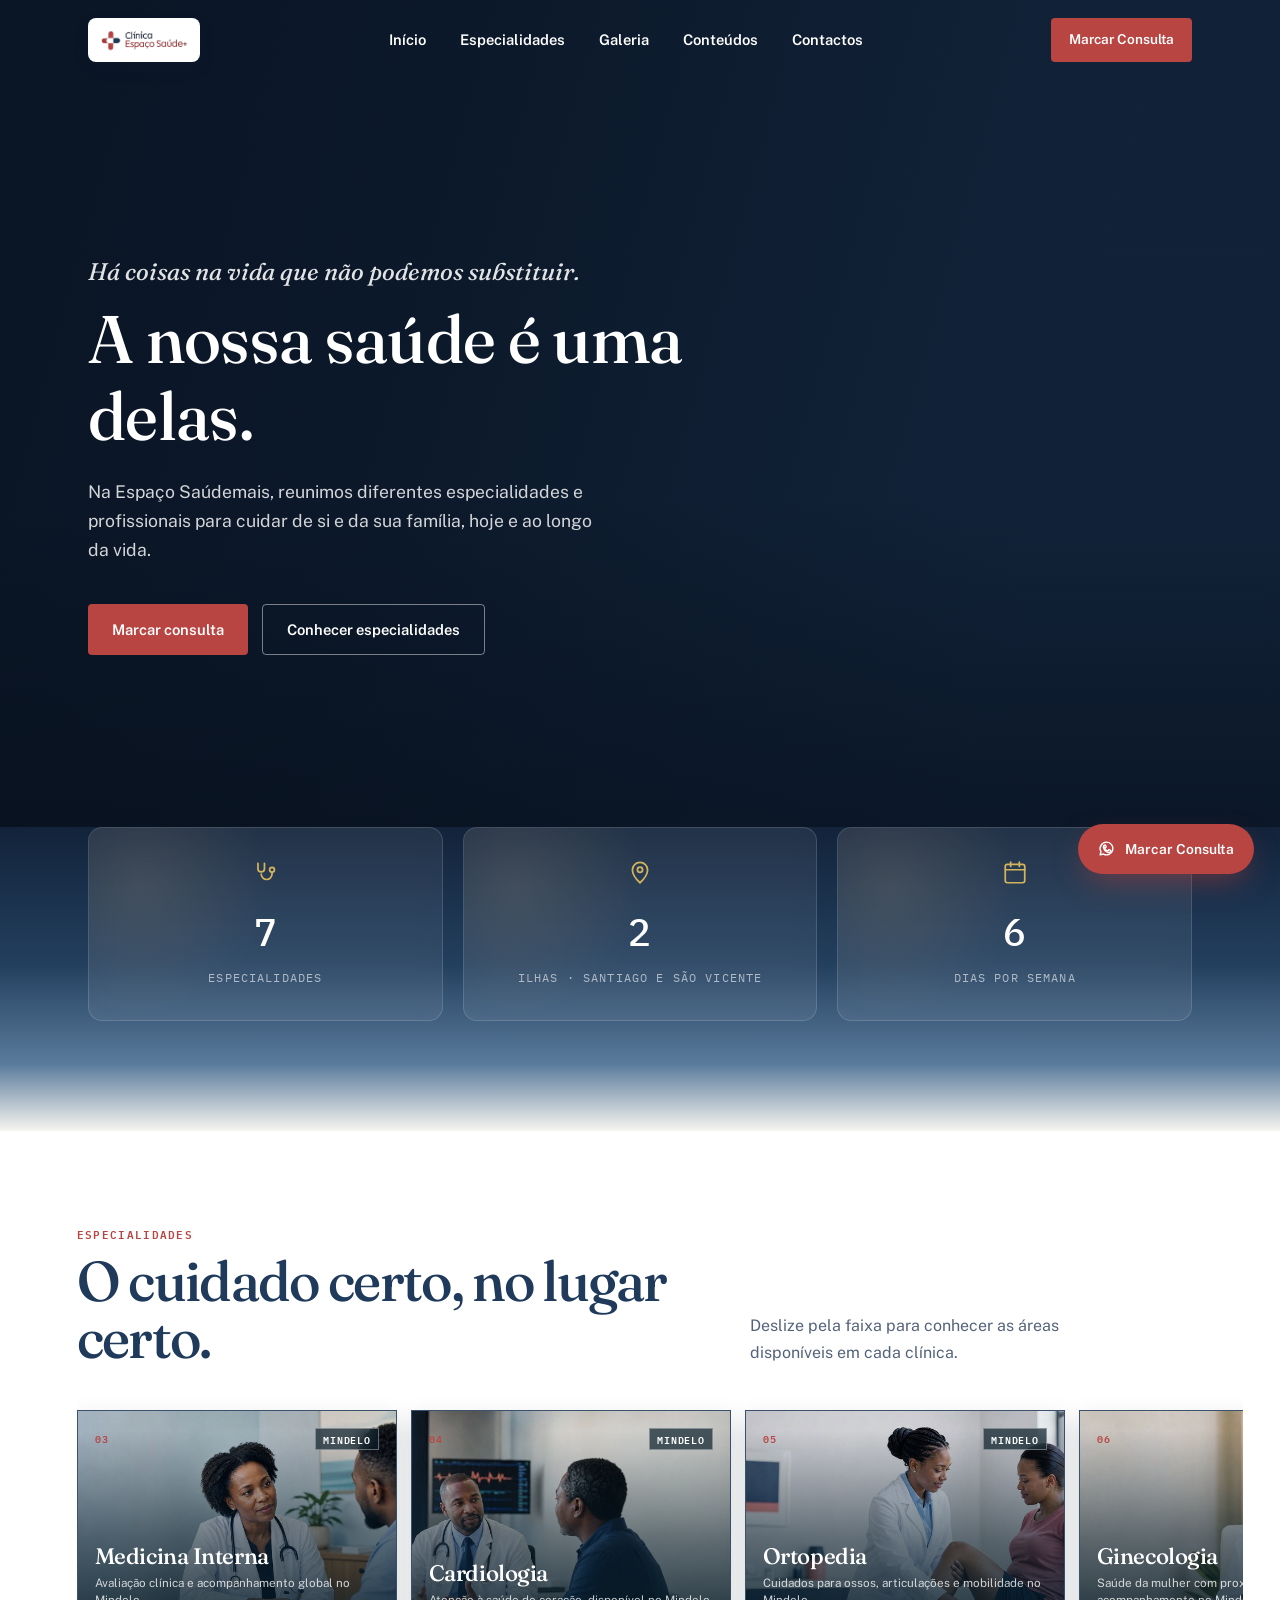
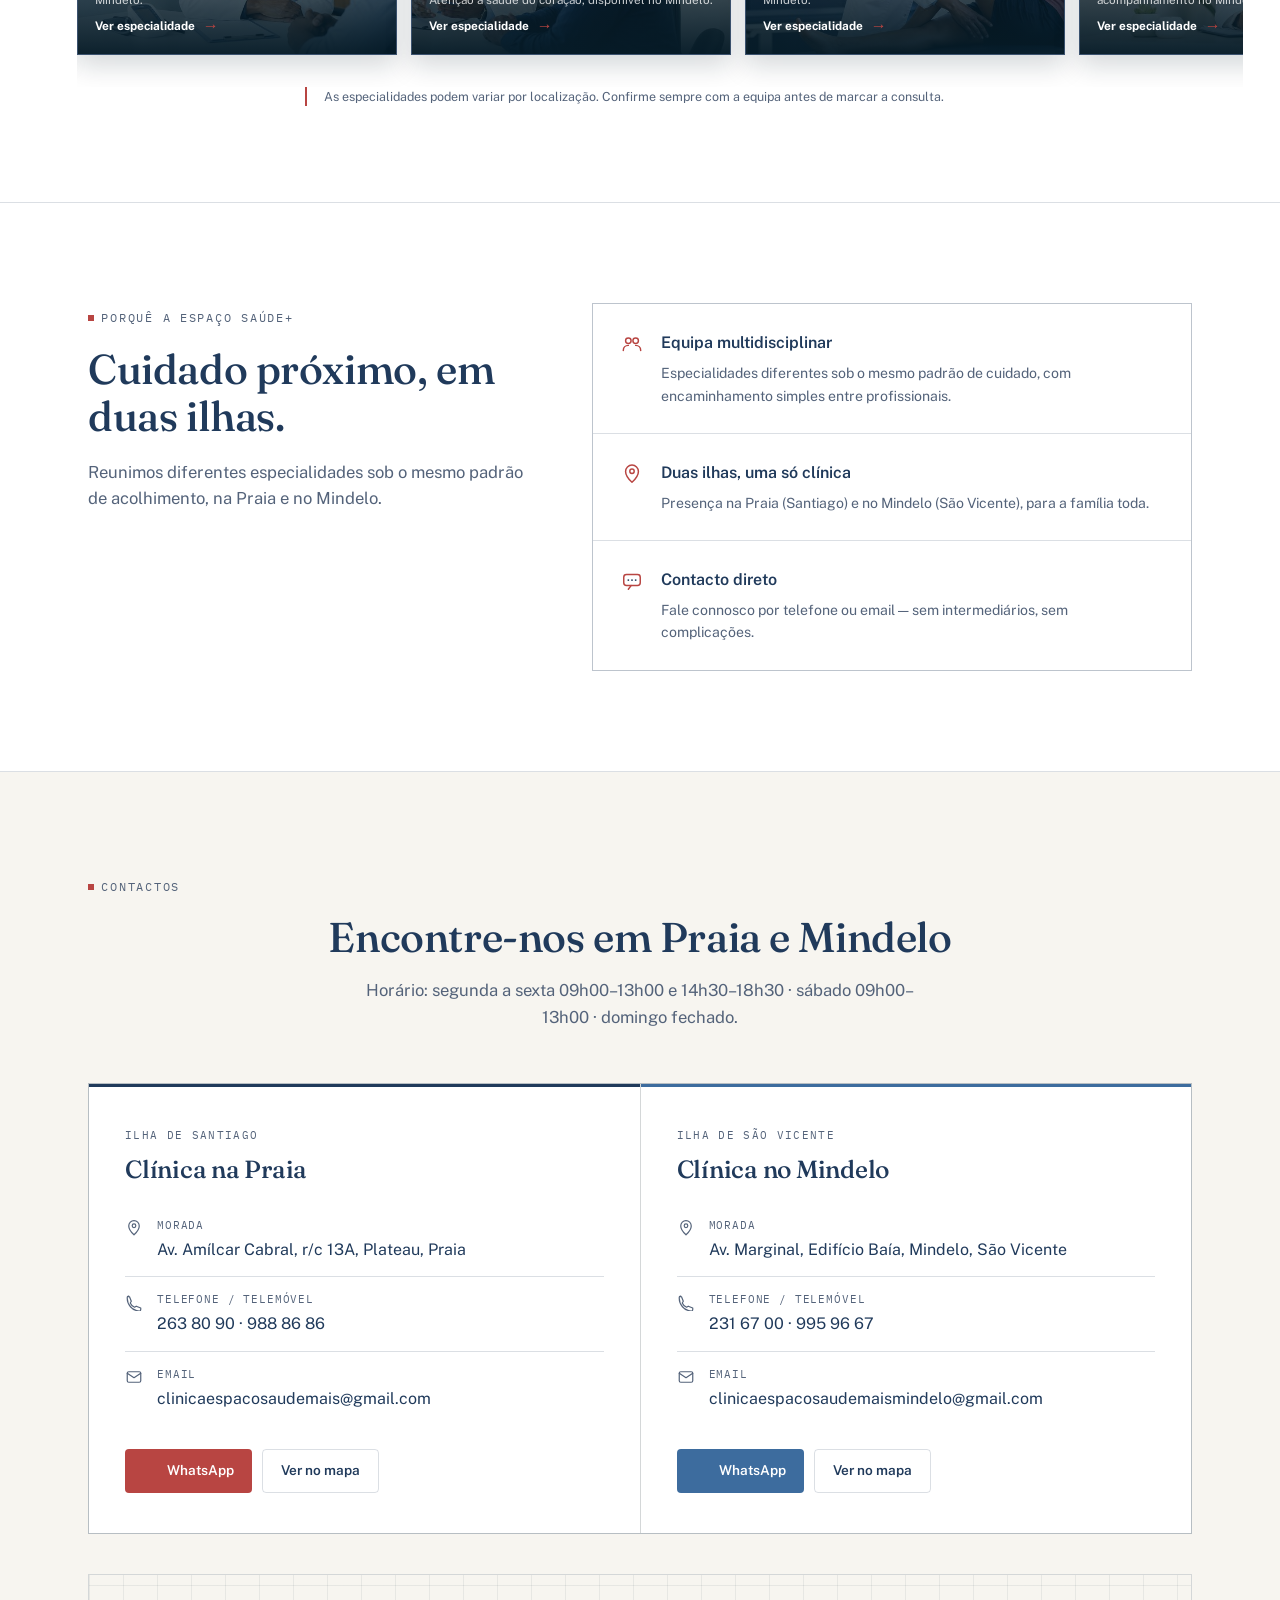
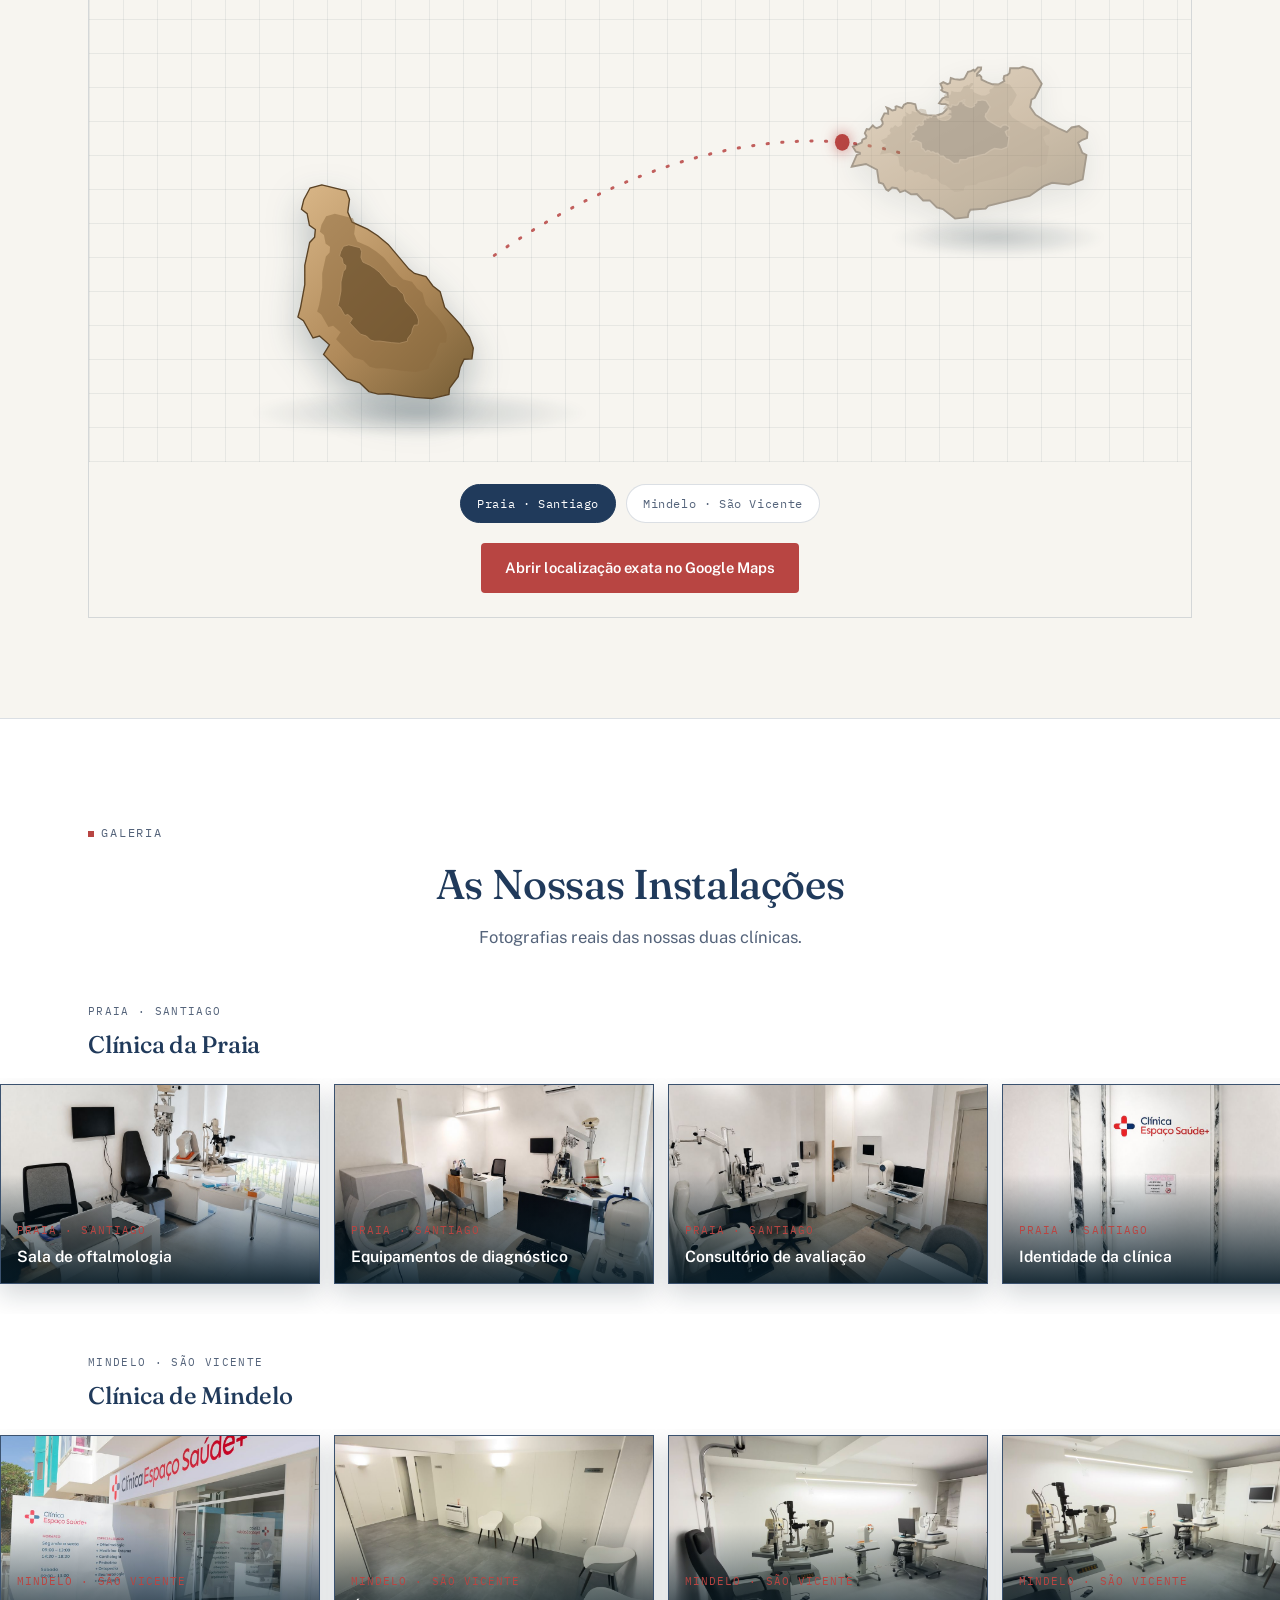
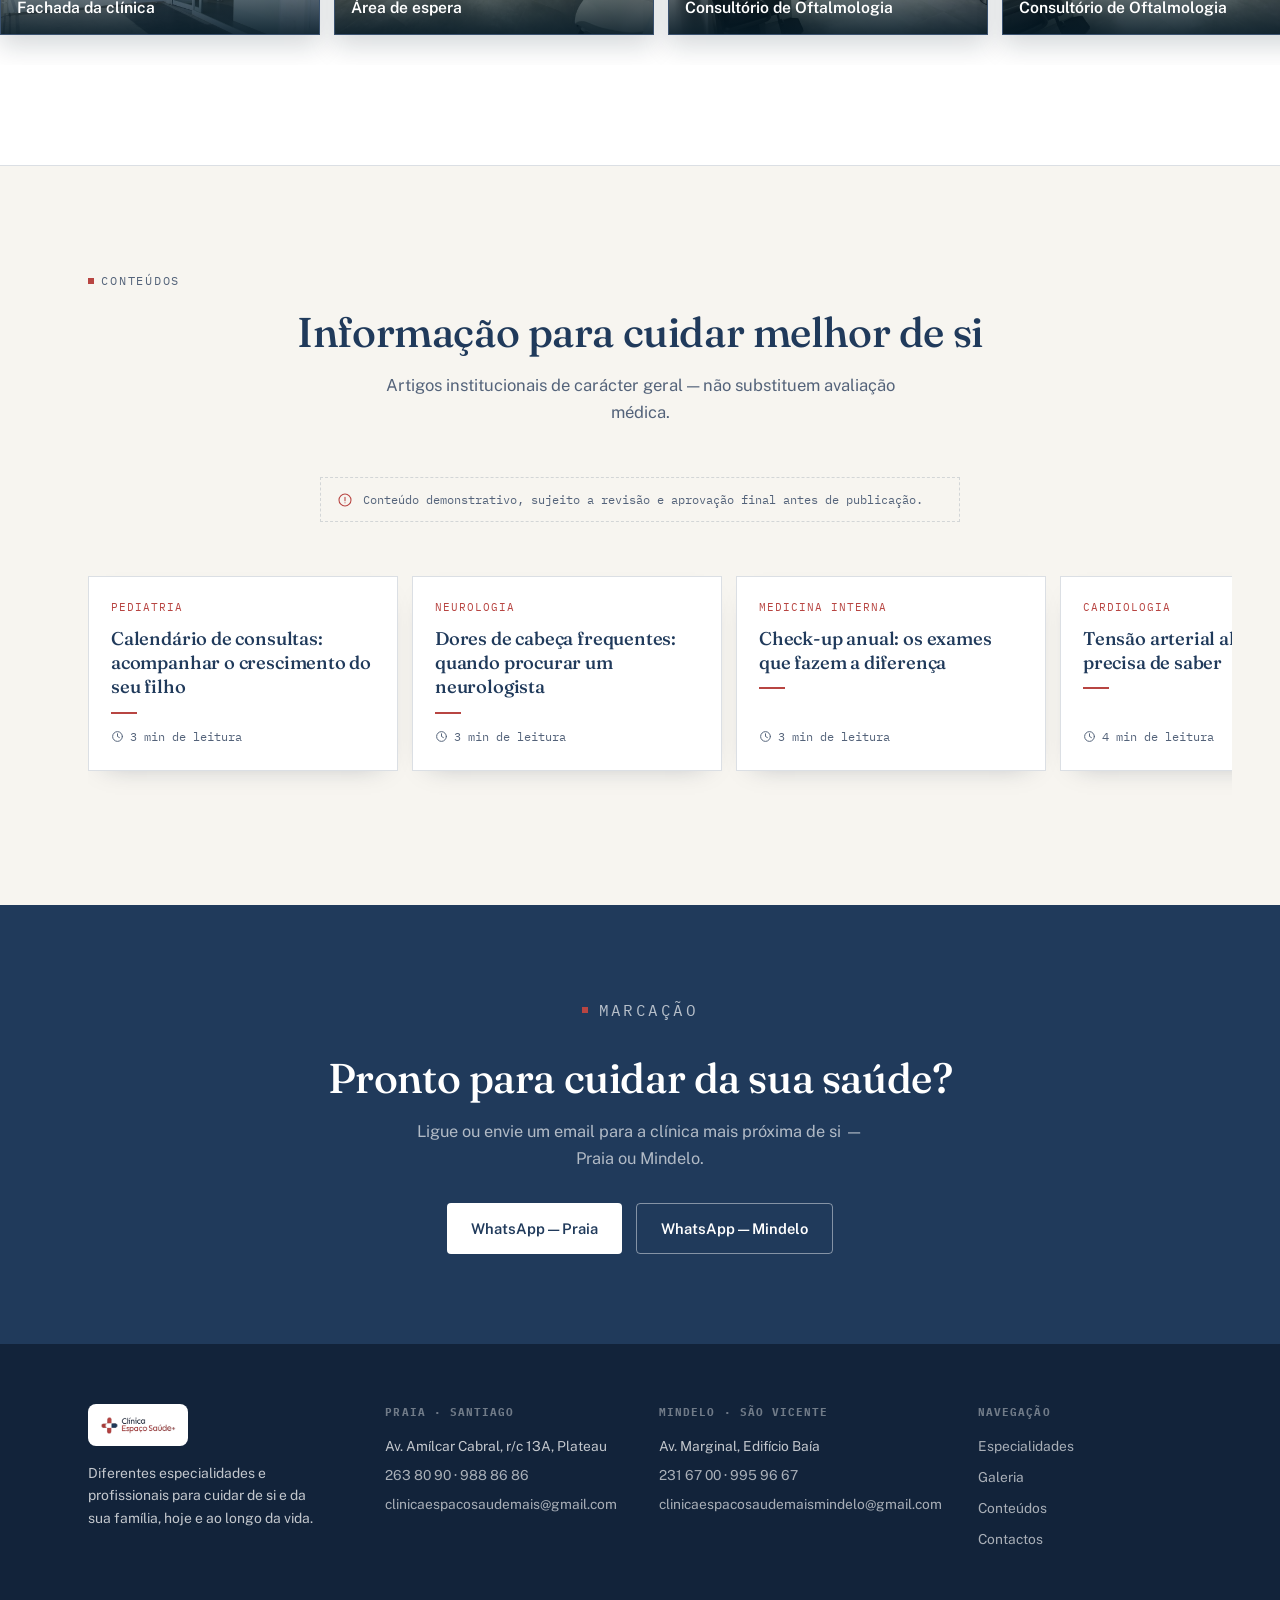
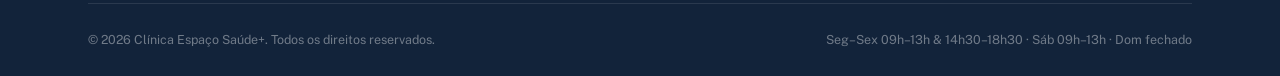
==== commit 8a96810a: "Add files via upload atualizações mobile" ====
--- a/index.html
+++ b/index.html
@@ -4,7 +4,7 @@
 <meta charset="UTF-8">
 <meta name="viewport" content="width=device-width, initial-scale=1.0">
 <title>Clínica Espaço Saúde+ · Praia &amp; Mindelo</title>
-<link rel="stylesheet" href="assets/site.css">
+<link rel="stylesheet" href="assets/site.css?v=1787502942">
 <meta name="description" content="Sete especialidades médicas em Cabo Verde. Clínicas na Praia (Santiago) e no Mindelo (São Vicente). Marque a sua consulta.">
 
 <!-- Open Graph / partilha em redes sociais e WhatsApp -->
@@ -306,8 +306,8 @@
   </div>
 </footer>
 
-<a href="https://wa.me/2389888686?text=Ol%C3%A1%21%20Gostaria%20de%20marcar%20uma%20consulta%20na%20Cl%C3%ADnica%20Espa%C3%A7o%20Sa%C3%BAde%2B." target="_blank" rel="noopener noreferrer" class="float-cta">
-  <span class="float-cta-btn"><svg viewBox="0 0 24 24" fill="none" stroke-width="2" stroke-linecap="round" stroke-linejoin="round"><path d="M12 3a9 9 0 0 0-7.8 13.5L3 21l4.6-1.2A9 9 0 1 0 12 3z"/><path d="M8.3 9.3c.3 2.4 2.4 5 4.8 5.8.6.2 1.2 0 1.5-.5l.4-.7c.2-.3.6-.4.9-.2l1.9.9c.3.1.5.5.4.8-.4 1.5-1.7 2.4-3.2 2.2-3.7-.4-7-3.8-7.4-7.4-.2-1.5.7-2.8 2.2-3.2.3-.1.7.1.8.4l.9 1.9c.1.3 0 .7-.2.9l-.7.4c-.5.3-.7.9-.5 1.5z"/></svg>Marcar Consulta</span>
+<a href="https://wa.me/2389888686?text=Ol%C3%A1%21%20Gostaria%20de%20marcar%20uma%20consulta%20na%20Cl%C3%ADnica%20Espa%C3%A7o%20Sa%C3%BAde%2B." target="_blank" rel="noopener noreferrer" class="float-cta" aria-label="Marcar Consulta pelo WhatsApp">
+  <span class="float-cta-btn"><svg viewBox="0 0 24 24" fill="none" stroke-width="2" stroke-linecap="round" stroke-linejoin="round"><path d="M12 3a9 9 0 0 0-7.8 13.5L3 21l4.6-1.2A9 9 0 1 0 12 3z"/><path d="M8.3 9.3c.3 2.4 2.4 5 4.8 5.8.6.2 1.2 0 1.5-.5l.4-.7c.2-.3.6-.4.9-.2l1.9.9c.3.1.5.5.4.8-.4 1.5-1.7 2.4-3.2 2.2-3.7-.4-7-3.8-7.4-7.4-.2-1.5.7-2.8 2.2-3.2.3-.1.7.1.8.4l.9 1.9c.1.3 0 .7-.2.9l-.7.4c-.5.3-.7.9-.5 1.5z"/></svg><span class="float-cta-text">Marcar Consulta</span></span>
 </a>
 <button class="back-to-top" aria-label="Voltar ao topo">
   <svg viewBox="0 0 24 24" fill="none" stroke-width="2" stroke-linecap="round" stroke-linejoin="round"><path d="M12 19V5M5 12l7-7 7 7"/></svg>
@@ -398,6 +398,6 @@
   <div class="lightbox-caption" id="lightboxCaption"></div>
 </div>
 
-<script src="assets/site.js"></script>
+<script src="assets/site.js?v=1787502942"></script>
 </body>
 </html>
--- a/assets/site.css
+++ b/assets/site.css
@@ -5,7 +5,7 @@
 a{color:inherit;text-decoration:none;}
 button{font:inherit;background:none;border:none;cursor:pointer;color:inherit;}
 ul{list-style:none;}
-img{height:auto;}
+img{max-width:100%;height:auto;}
 
 /* ============ TOKENS (paleta real da logo) ============ */
 :root{
@@ -256,10 +256,10 @@
 .footer-bottom{display:flex;justify-content:space-between;align-items:center;padding-top:26px;border-top:1px solid rgba(255,255,255,.1);font-size:.78rem;color:rgba(255,255,255,.4);flex-wrap:wrap;gap:10px;}
 
 /* ============ FLOATING CTA ============ */
-.float-cta{position:fixed;bottom:26px;right:26px;z-index:120;}
-.float-cta-btn{display:flex;align-items:center;gap:10px;background:var(--sinal);color:#fff;padding:14px 20px;border-radius:100px;box-shadow:0 12px 30px -8px rgba(184,65,62,.55);font-weight:600;font-size:.86rem;transition:transform .3s var(--ease);}
+.float-cta{position:fixed;bottom:26px;right:26px;z-index:120;max-width:calc(100vw - 32px);}
+.float-cta-btn{display:flex;align-items:center;gap:10px;background:var(--sinal);color:#fff;padding:14px 20px;border-radius:100px;box-shadow:0 12px 30px -8px rgba(184,65,62,.55);font-weight:600;font-size:.86rem;transition:transform .3s var(--ease);white-space:nowrap;}
 .float-cta-btn:hover{transform:translateY(-2px);}
-.float-cta-btn svg{width:17px;height:17px;stroke:#fff;}
+.float-cta-btn svg{width:17px;height:17px;stroke:#fff;flex-shrink:0;}
 .back-to-top{position:fixed;bottom:26px;left:26px;width:44px;height:44px;border-radius:50%;background:var(--papel);border:1px solid var(--linha);display:flex;align-items:center;justify-content:center;z-index:119;opacity:0;visibility:hidden;transform:translateY(8px);transition:all .3s var(--ease);}
 .back-to-top.show{opacity:1;visibility:visible;transform:translateY(0);}
 body.view-open .back-to-top,body.view-open .float-cta{opacity:0;visibility:hidden;}
@@ -336,6 +336,8 @@
   .footer-grid{grid-template-columns:1fr;}
   .back-to-top{left:16px;bottom:20px;}
   .float-cta{right:16px;bottom:20px;}
+  .float-cta-btn{padding:14px;border-radius:50%;gap:0;}
+  .float-cta-text{display:none;}
   .detail-topbar{padding:14px 18px;}
   .detail-body{padding:38px 0 80px;}
 }
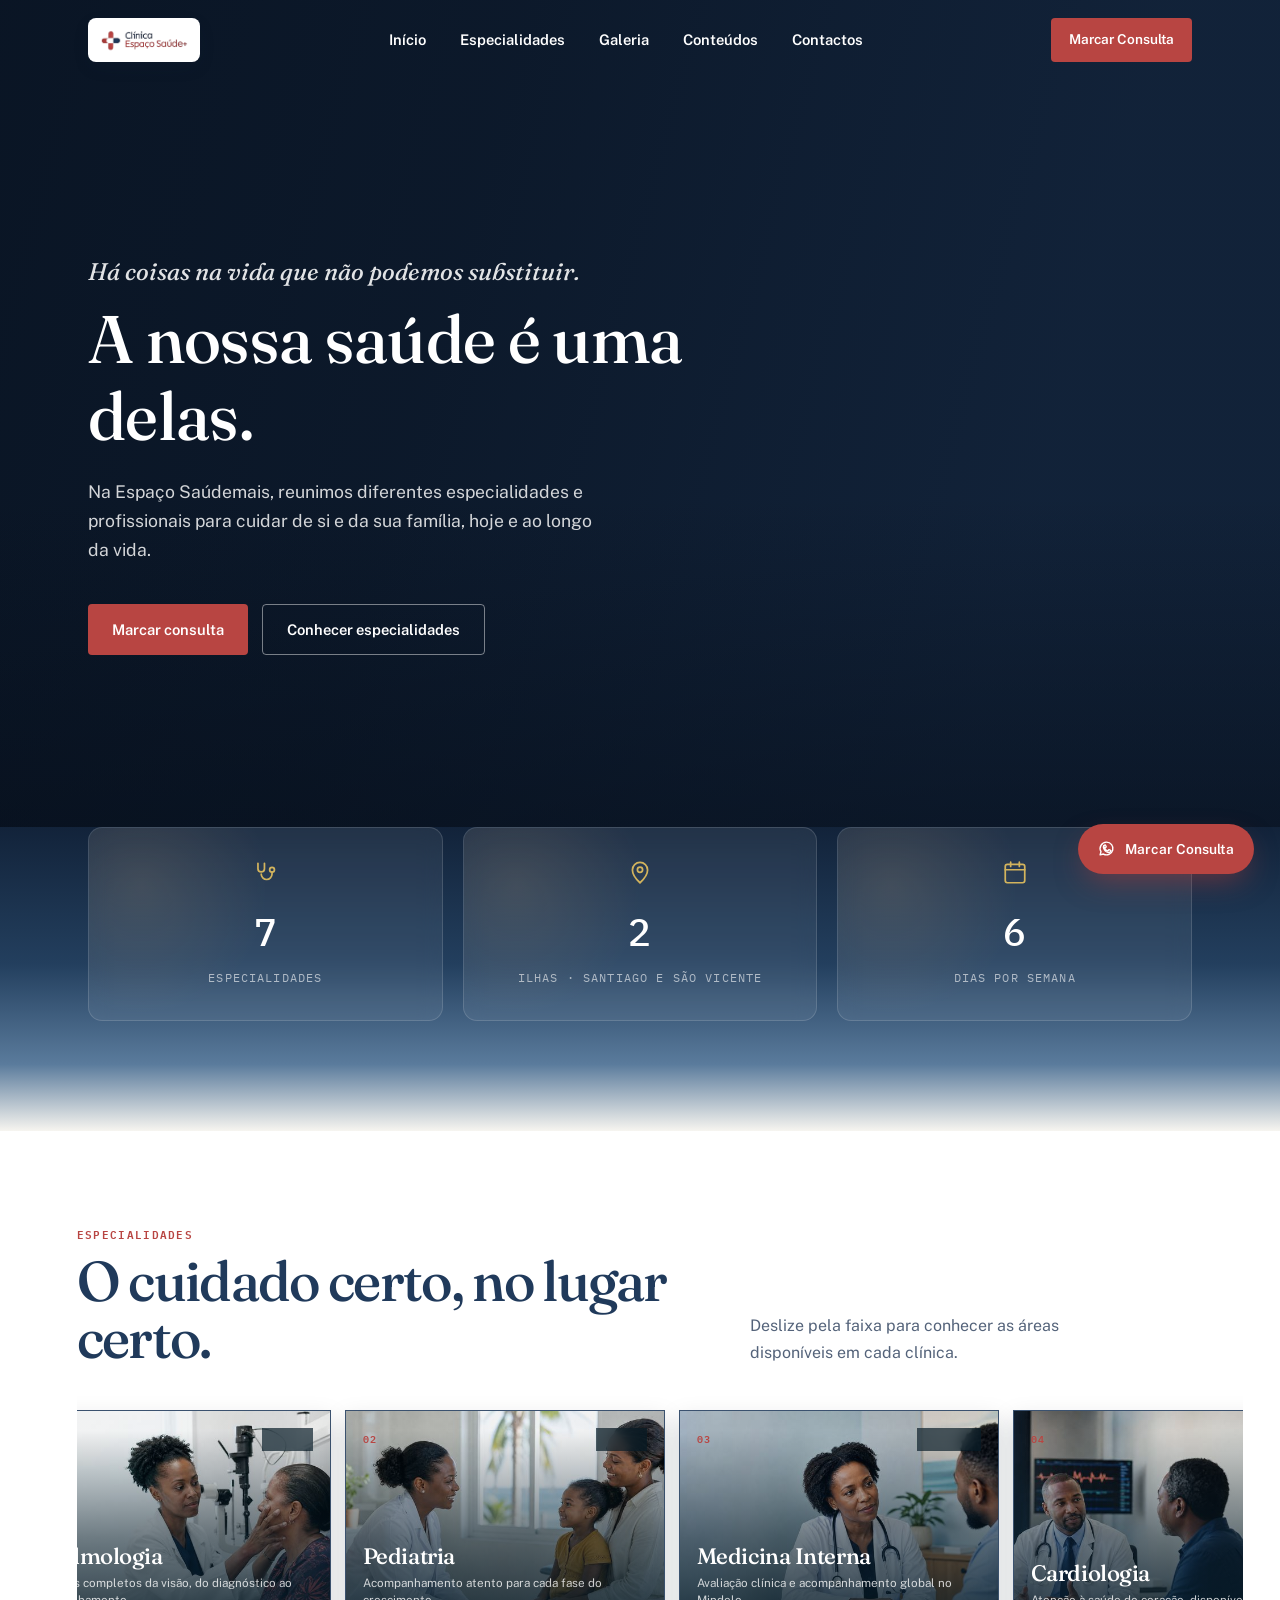
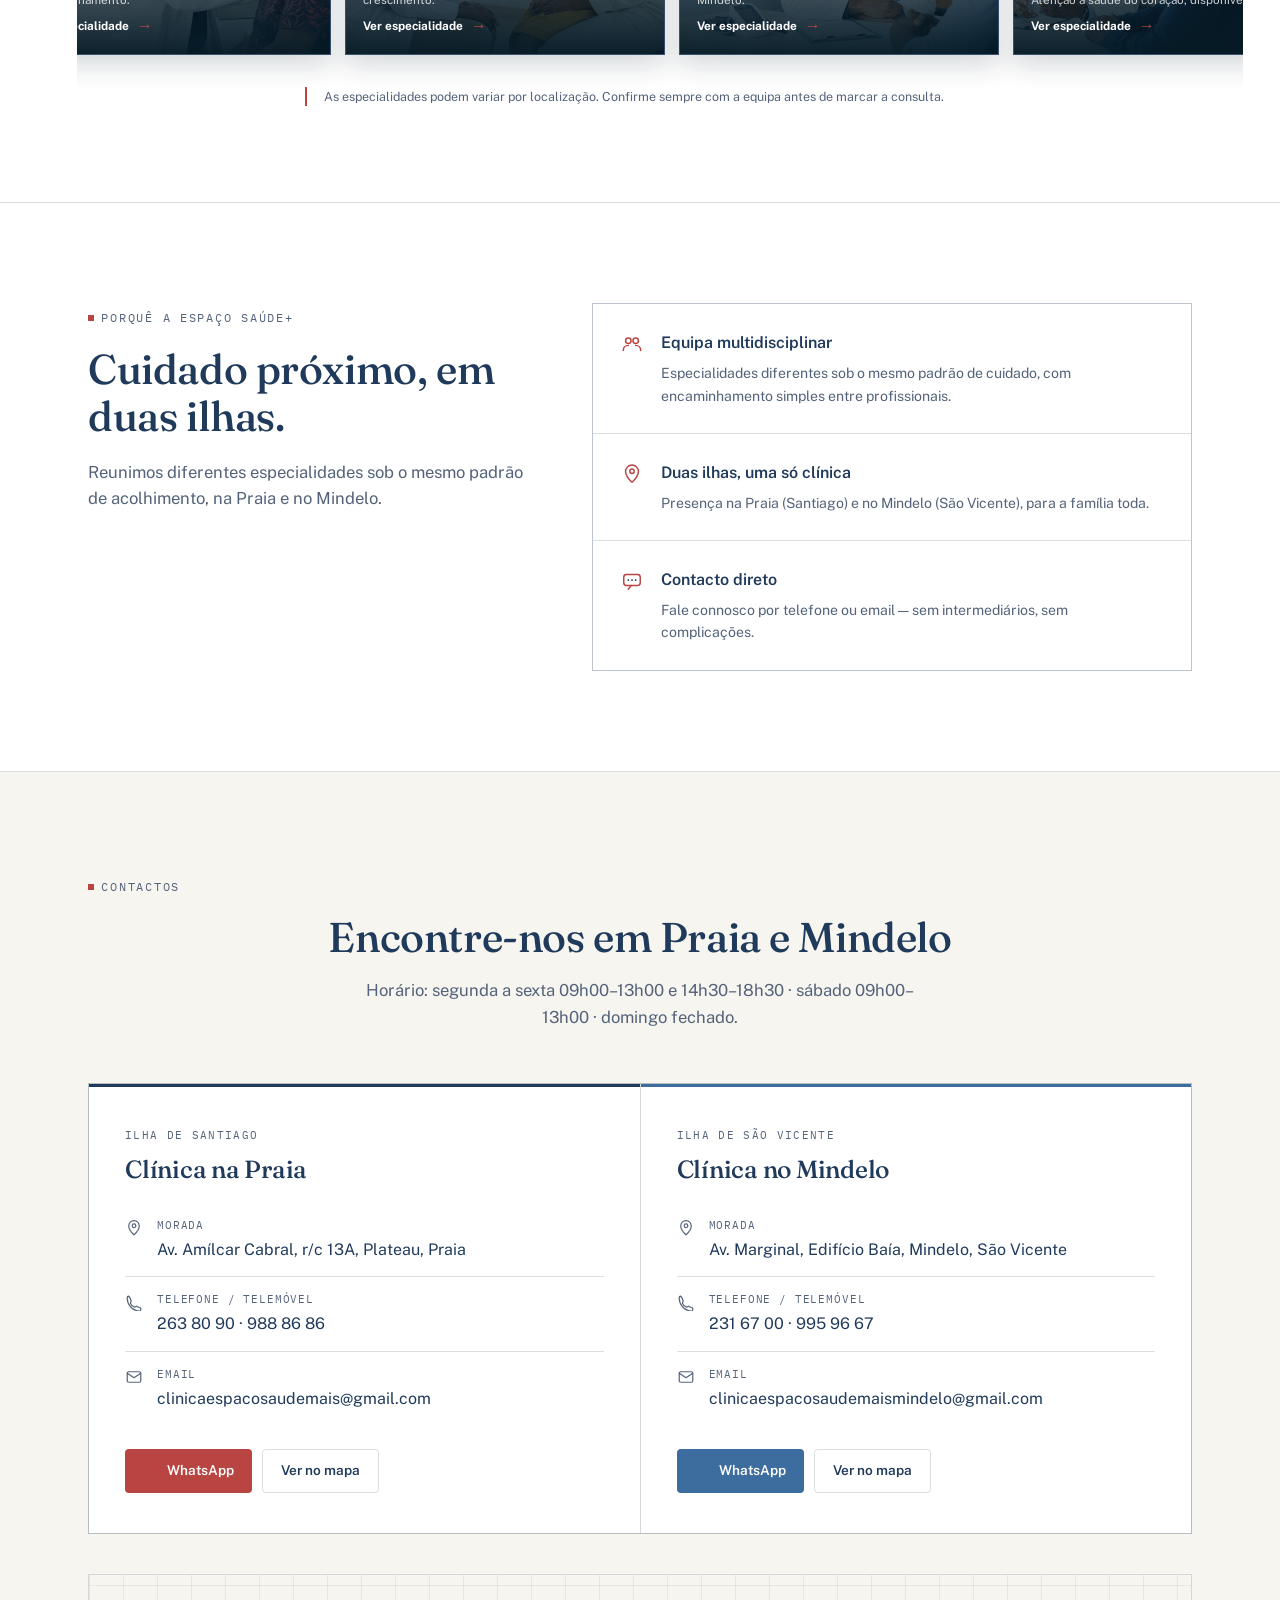
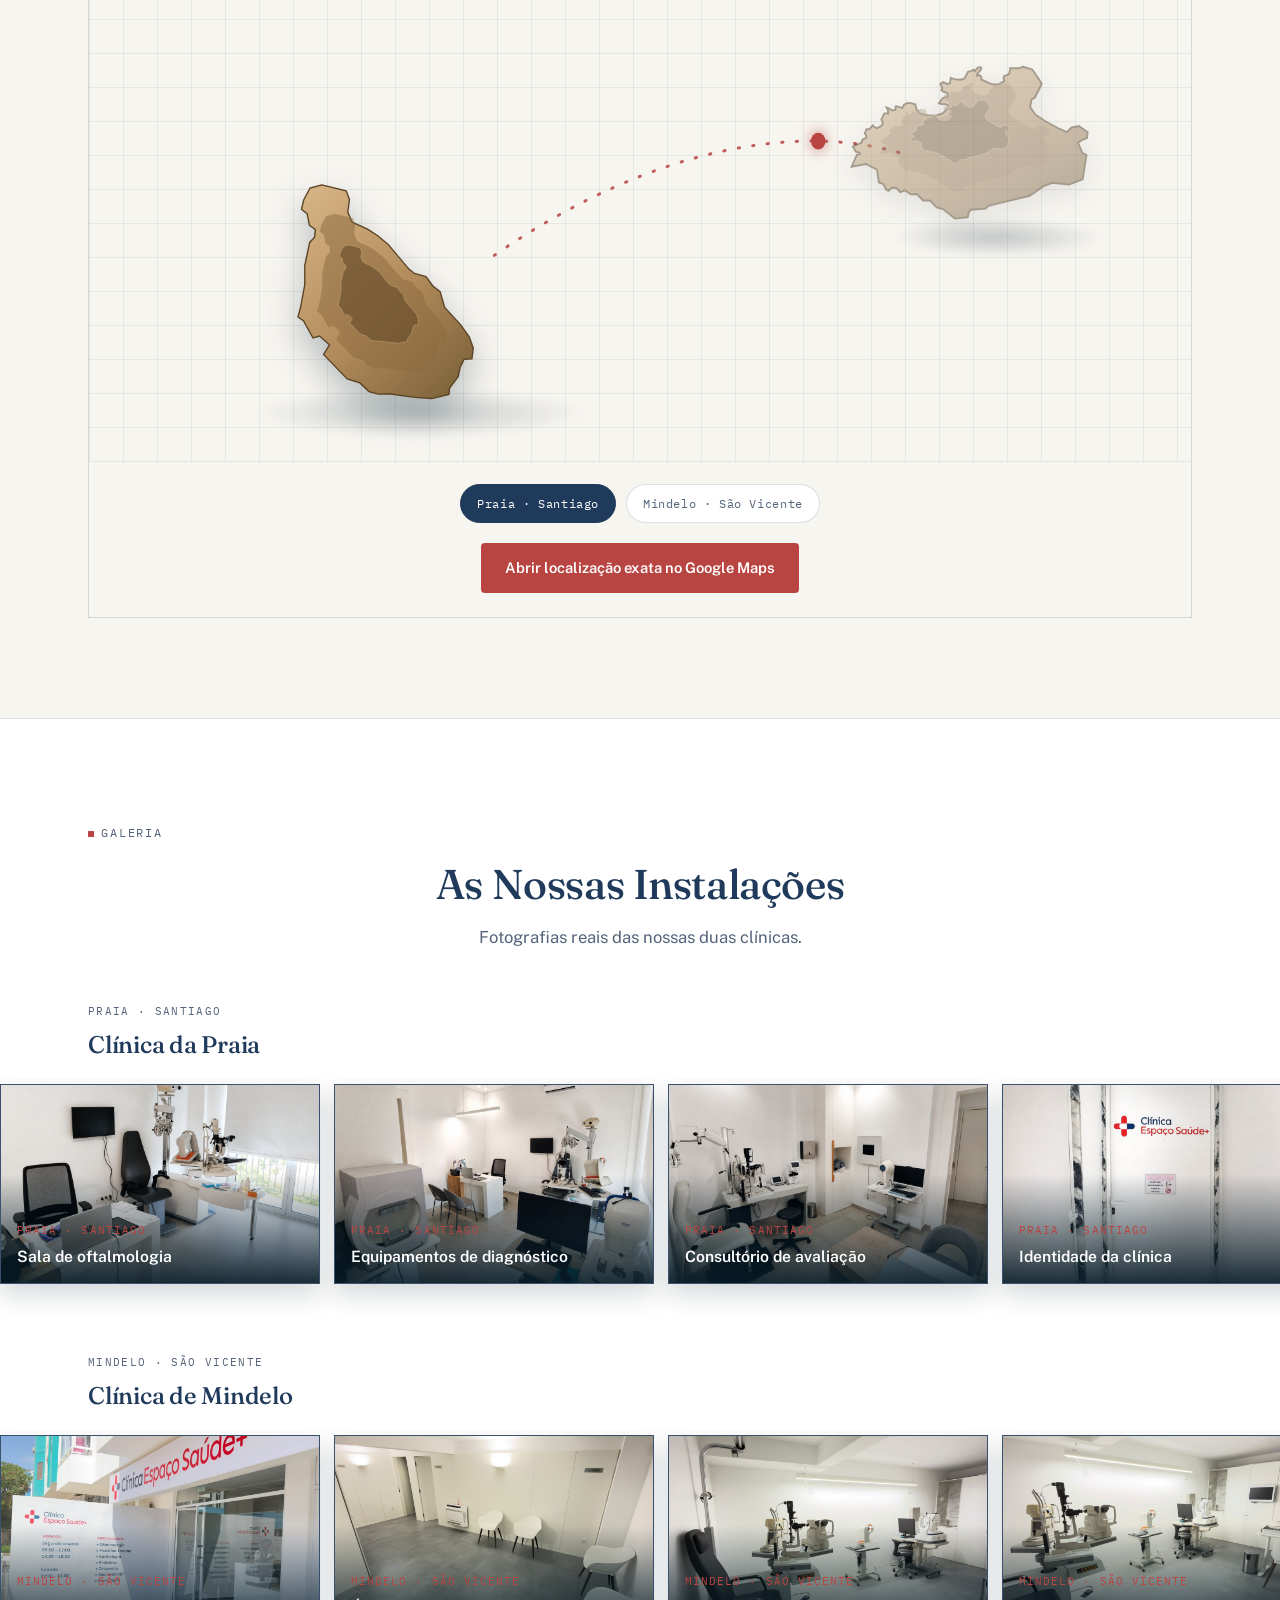
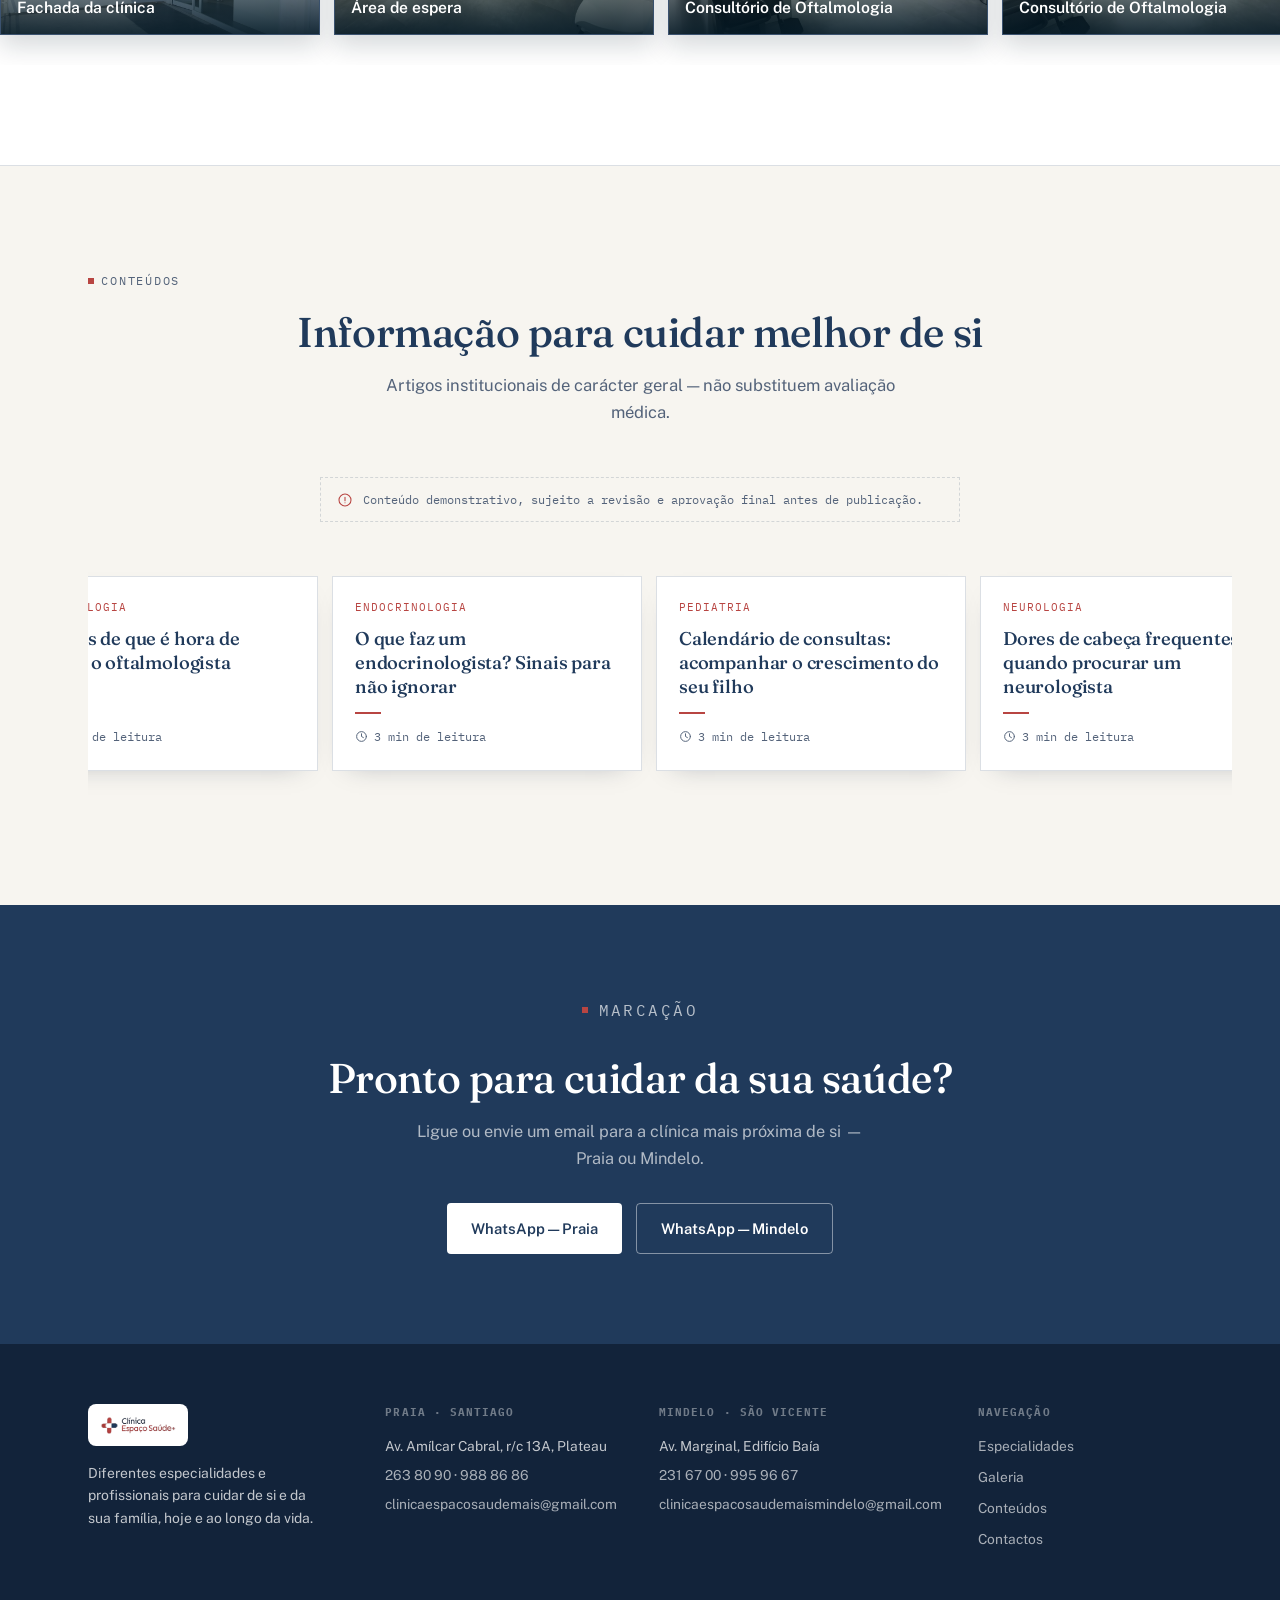
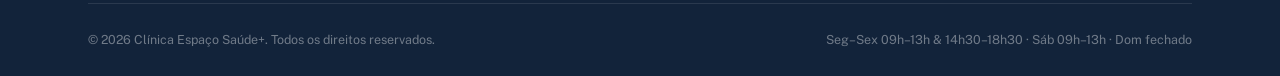
==== commit fcc24264: "Add files via upload atualização mobile" ====
--- a/index.html
+++ b/index.html
@@ -4,7 +4,7 @@
 <meta charset="UTF-8">
 <meta name="viewport" content="width=device-width, initial-scale=1.0">
 <title>Clínica Espaço Saúde+ · Praia &amp; Mindelo</title>
-<link rel="stylesheet" href="assets/site.css?v=1787502942">
+<link rel="stylesheet" href="assets/site.css?v=1787503604">
 <meta name="description" content="Sete especialidades médicas em Cabo Verde. Clínicas na Praia (Santiago) e no Mindelo (São Vicente). Marque a sua consulta.">
 
 <!-- Open Graph / partilha em redes sociais e WhatsApp -->
@@ -398,6 +398,6 @@
   <div class="lightbox-caption" id="lightboxCaption"></div>
 </div>
 
-<script src="assets/site.js?v=1787502942"></script>
+<script src="assets/site.js?v=1787503604"></script>
 </body>
 </html>
--- a/assets/site.css
+++ b/assets/site.css
@@ -26,7 +26,7 @@
   --font-mono:'IBM Plex Mono','SFMono-Regular',Menlo,monospace;
 }
 
-body{font-family:var(--font-body);background:var(--bruma);color:var(--tinta);line-height:1.6;overflow-x:hidden;-webkit-font-smoothing:antialiased;}
+body{font-family:var(--font-body);background:var(--bruma);color:var(--tinta);line-height:1.6;overflow-x:hidden;overflow-wrap:break-word;word-wrap:break-word;-webkit-font-smoothing:antialiased;}
 h1,h2,h3{font-family:var(--font-display);font-weight:500;line-height:1.14;letter-spacing:-.01em;}
 .container{max-width:1160px;margin:0 auto;padding:0 28px;}
 .section{padding:100px 0;position:relative;}
@@ -80,7 +80,8 @@
 .main-nav button::after{content:'';position:absolute;left:0;bottom:0;width:0;height:1px;background:currentColor;transition:width .3s var(--ease);}
 .main-nav button:hover::after{width:100%;}
 .header-cta{display:inline-flex;}
-.menu-toggle{display:none;flex-direction:column;justify-content:center;align-items:center;gap:5px;width:44px;height:44px;}
+.menu-toggle{display:none;flex-direction:column;justify-content:center;align-items:center;gap:5px;width:44px;height:44px;background:rgba(16,43,58,.35);border-radius:10px;backdrop-filter:blur(6px);-webkit-backdrop-filter:blur(6px);transition:background .3s var(--ease);}
+.site-header.scrolled .menu-toggle{background:rgba(16,43,58,.08);}
 .menu-toggle span{height:2px;background:#fff;width:26px;transition:transform .3s var(--ease),opacity .3s var(--ease),background .3s var(--ease);}
 .site-header.scrolled .menu-toggle span{background:var(--tinta);}
 .menu-toggle.active span:nth-child(1){transform:translateY(7px) rotate(45deg);}
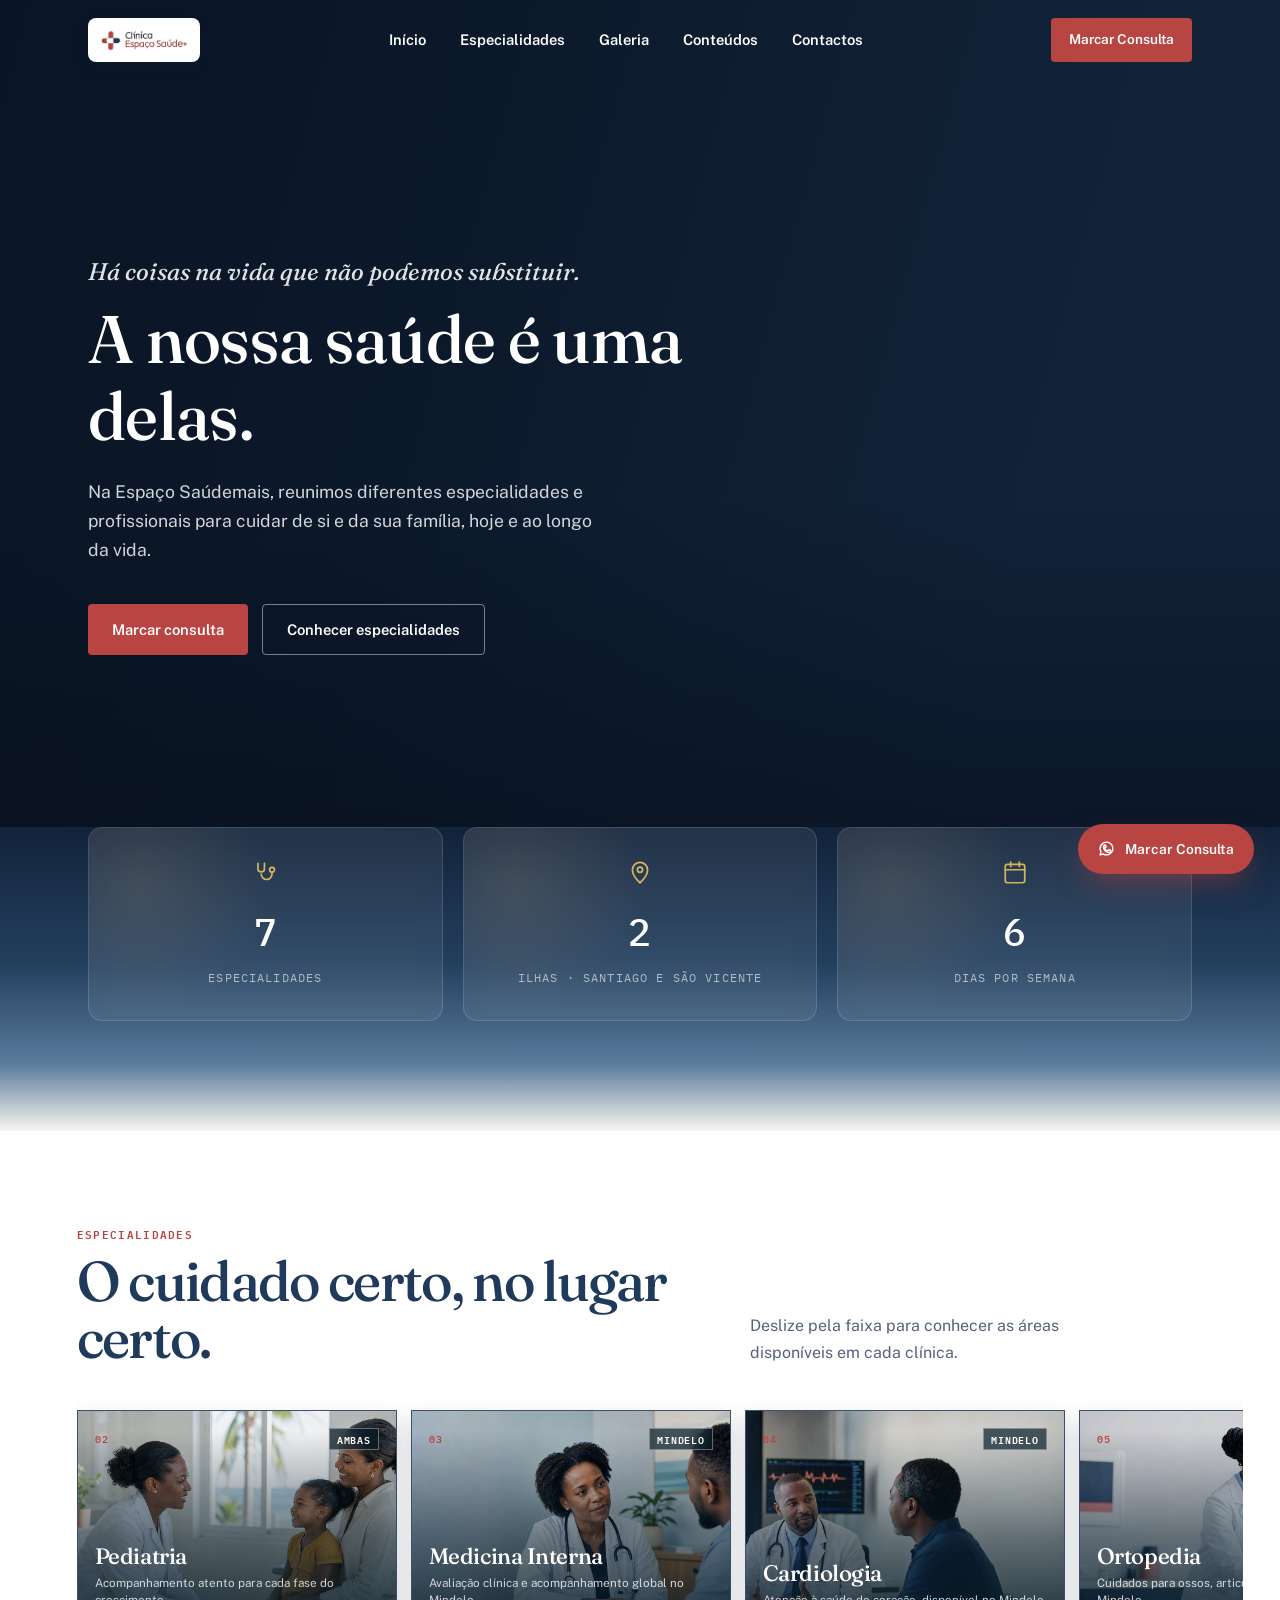
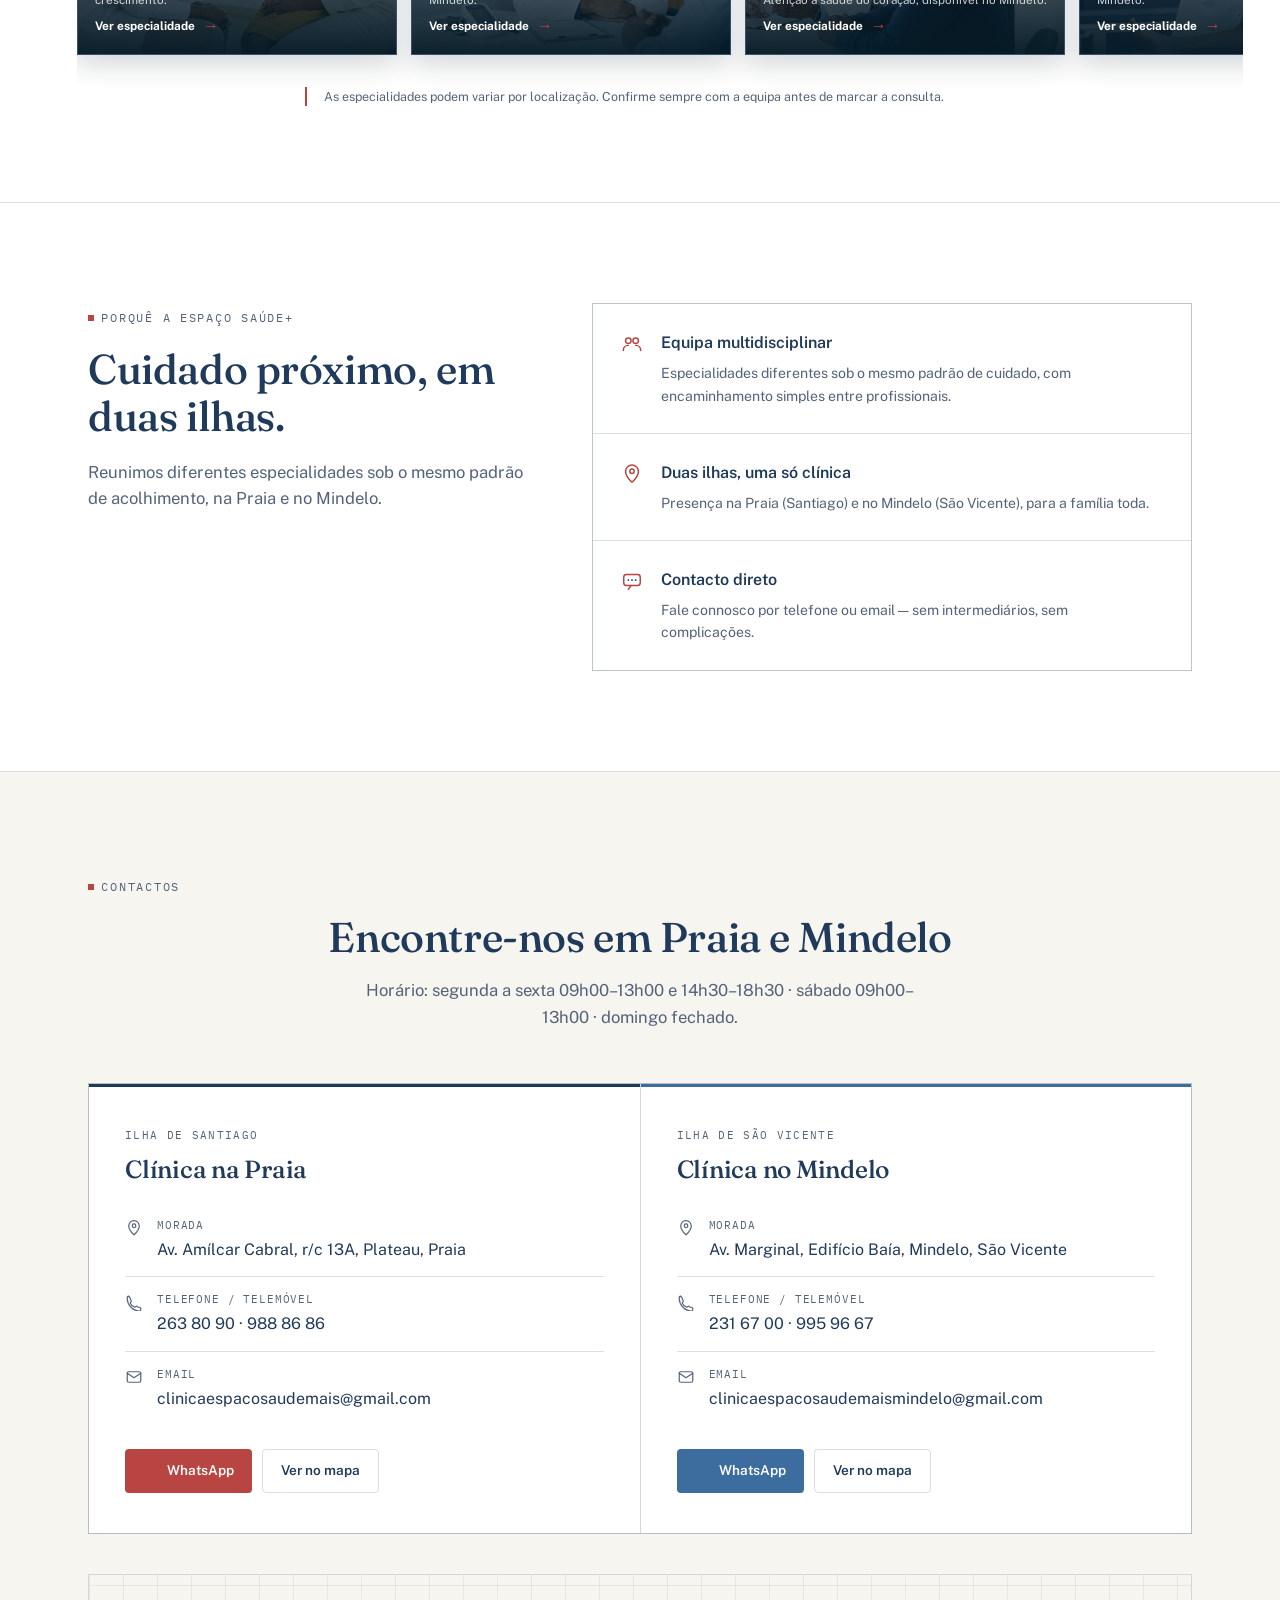
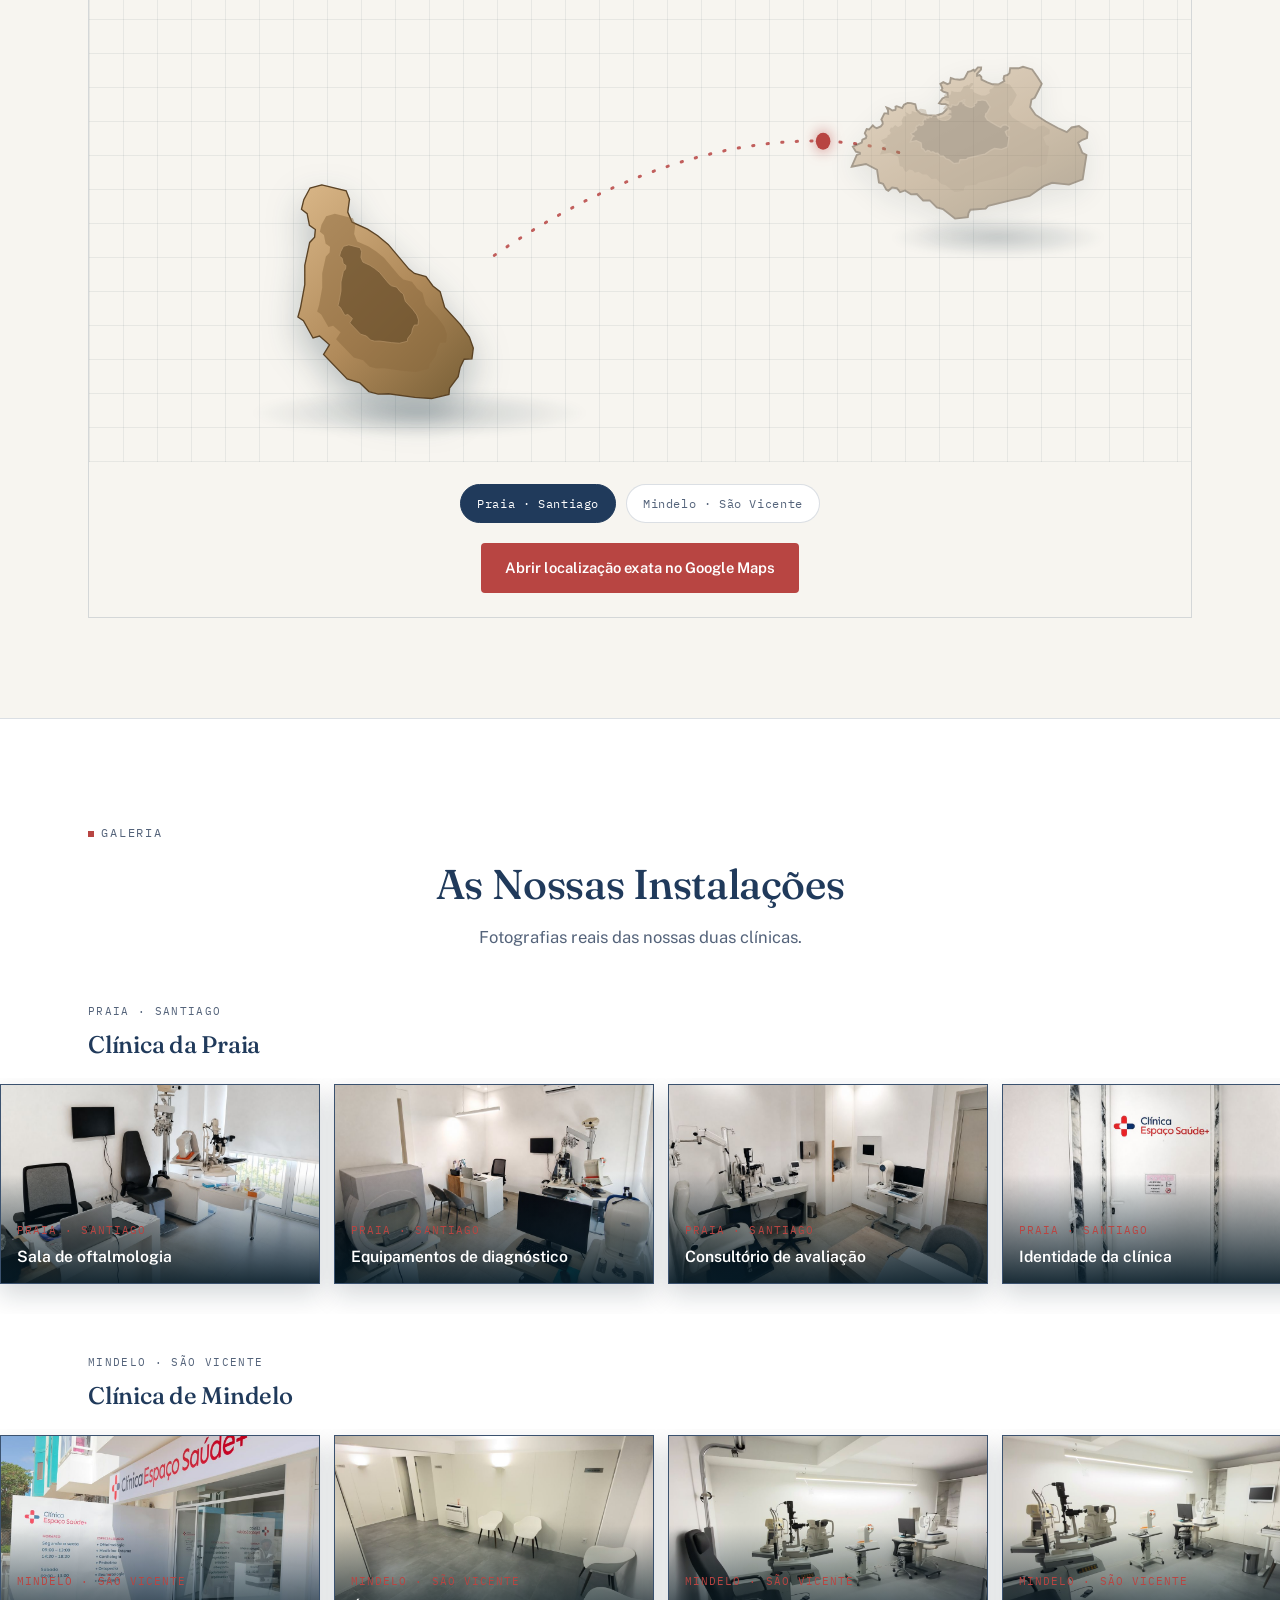
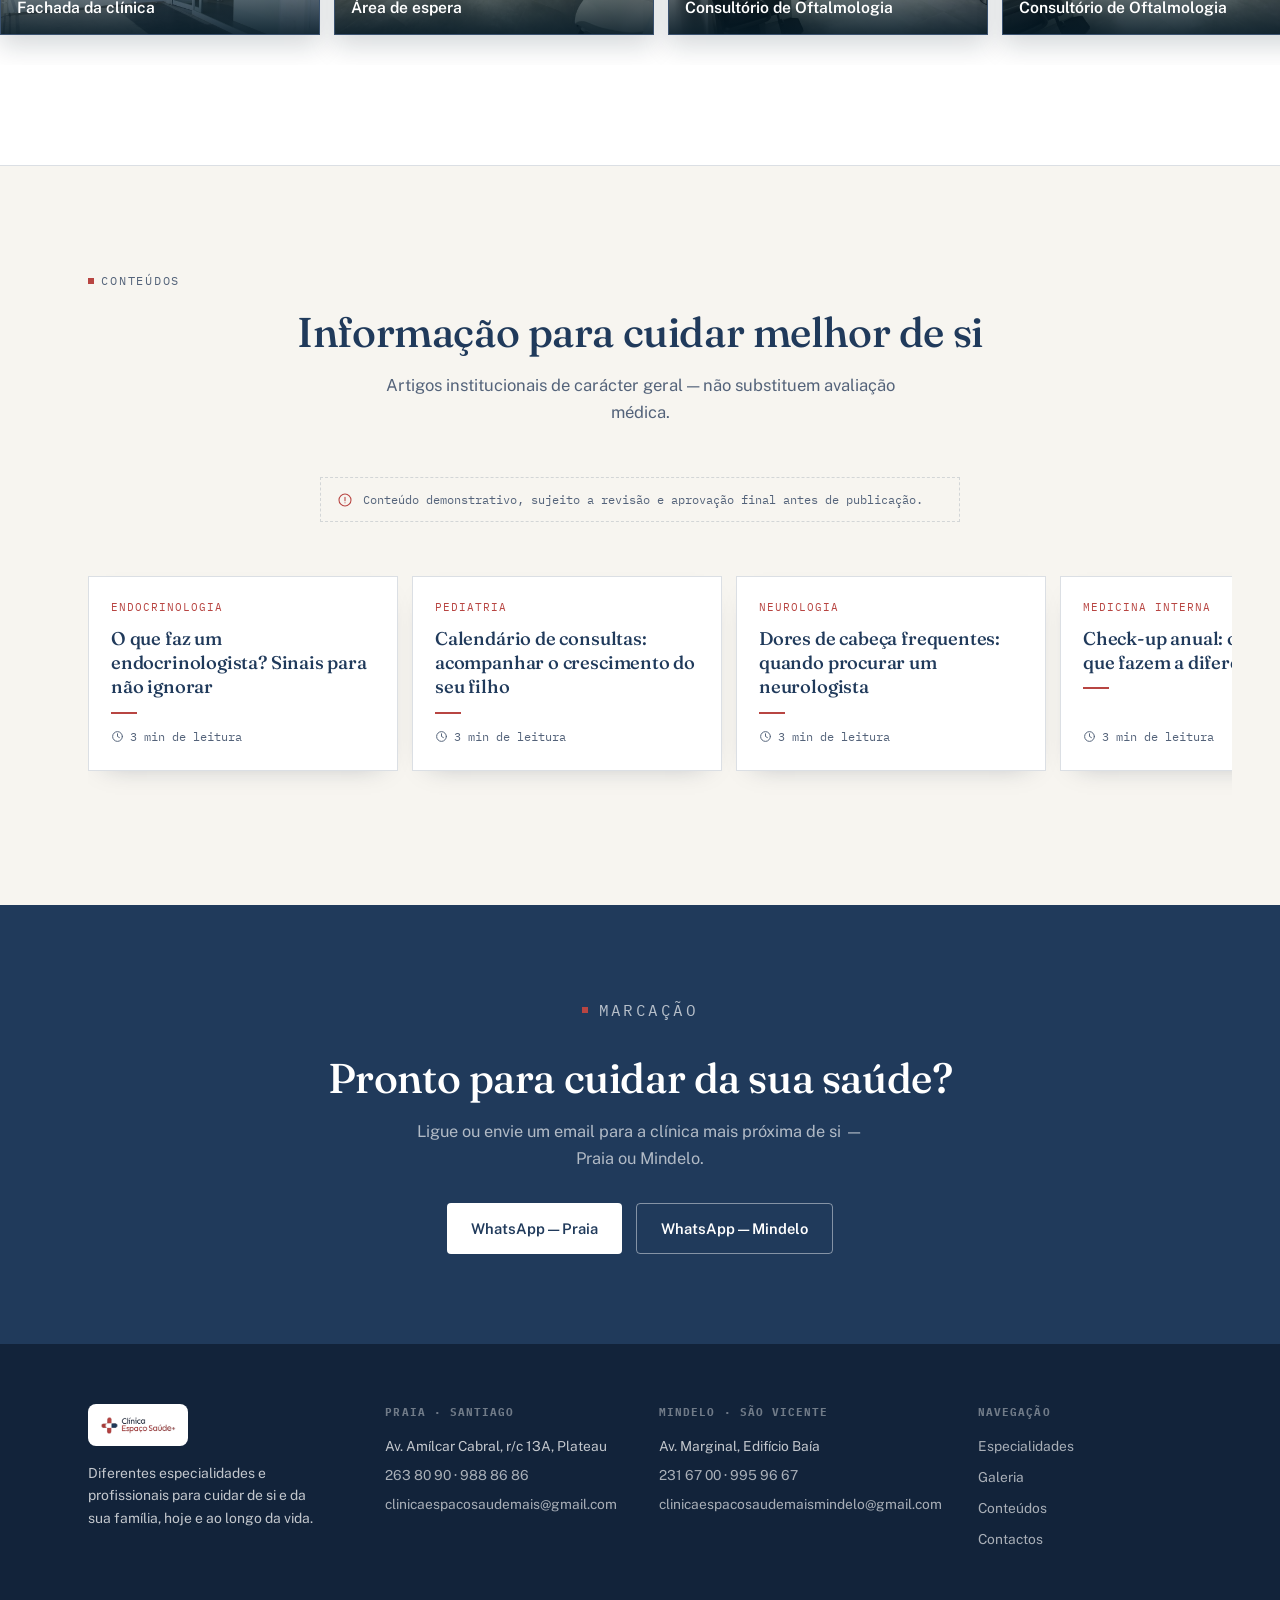
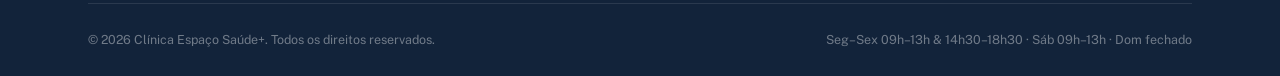
==== commit 81d9a22c: "Add files via upload Nova atualização mobile" ====
--- a/index.html
+++ b/index.html
@@ -4,7 +4,7 @@
 <meta charset="UTF-8">
 <meta name="viewport" content="width=device-width, initial-scale=1.0">
 <title>Clínica Espaço Saúde+ · Praia &amp; Mindelo</title>
-<link rel="stylesheet" href="assets/site.css?v=1787503604">
+<link rel="stylesheet" href="assets/site.css?v=1787569219">
 <meta name="description" content="Sete especialidades médicas em Cabo Verde. Clínicas na Praia (Santiago) e no Mindelo (São Vicente). Marque a sua consulta.">
 
 <!-- Open Graph / partilha em redes sociais e WhatsApp -->
@@ -398,6 +398,6 @@
   <div class="lightbox-caption" id="lightboxCaption"></div>
 </div>
 
-<script src="assets/site.js?v=1787503604"></script>
+<script src="assets/site.js?v=1787569219"></script>
 </body>
 </html>
--- a/assets/site.css
+++ b/assets/site.css
@@ -1,6 +1,6 @@
 /* ============ RESET ============ */
 *,*::before,*::after{box-sizing:border-box;margin:0;padding:0;}
-html{scroll-behavior:smooth;}
+html{scroll-behavior:smooth;overflow-x:hidden;max-width:100%;}
 img,svg{display:block;max-width:100%;}
 a{color:inherit;text-decoration:none;}
 button{font:inherit;background:none;border:none;cursor:pointer;color:inherit;}
@@ -158,7 +158,7 @@
   .specialty-streaming{padding:70px 18px;}
   .specialty-streaming__heading{grid-template-columns:1fr;gap:14px;}
   .specialty-streaming__rail{width:calc(100% + 36px);margin-left:-18px;padding:12px 18px 27px;gap:12px;}
-  .specialty-streaming__card{flex-basis:78vw;min-height:260px;}
+  .specialty-streaming__card{flex-basis:70vw;min-height:230px;}
   .specialty-streaming__card:hover{transform:none;}
 }
 @media (prefers-reduced-motion:reduce){.specialty-streaming *{transition-duration:.01ms!important;}}
@@ -327,6 +327,7 @@
   .mobile-nav{display:flex;}
   .why-grid{grid-template-columns:1fr;gap:40px;}
   .location-panels{grid-template-columns:1fr;}
+  .location-panel{padding:28px 22px;}
   .footer-grid{grid-template-columns:1fr 1fr;gap:30px;}
   .detail-columns{grid-template-columns:1fr;gap:34px;}
   .indicators-grid{grid-template-columns:1fr;}
@@ -409,7 +410,7 @@
 .gallery-card:hover .gallery-card__zoom,.gallery-card:focus-visible .gallery-card__zoom{opacity:1;}
 .gallery-card__zoom svg{width:13px;height:13px;stroke:#fff;}
 @media (prefers-reduced-motion:reduce){.gallery-card,.gallery-card img{transition-duration:.01ms;}}
-@media (max-width:760px){.gallery-card{flex-basis:78vw;}}
+@media (max-width:760px){.gallery-rail{width:calc(100% + 36px);margin-left:-18px;padding:12px 18px 27px;gap:12px;}.gallery-card{flex-basis:68vw;}}
 
 /* ============ EXAMES COMPLEMENTARES (faixa estilo streaming) ============ */
 .exam-rail{width:min(1320px,calc(100% + 40px));margin:0 auto;padding:6px 20px 30px;}
@@ -427,7 +428,7 @@
 .exam-card__block p{font-size:.87rem;line-height:1.55;color:var(--tinta);}
 .exam-card__source{display:inline-block;font-family:var(--font-mono);font-size:.7rem;color:var(--sinal);margin-top:4px;}
 .exam-card__source:hover{text-decoration:underline;}
-@media (max-width:760px){.exam-card{flex-basis:82vw;}}
+@media (max-width:760px){.exam-rail{width:calc(100% + 36px);margin-left:-18px;padding:12px 18px 27px;gap:12px;}.exam-card{flex-basis:72vw;}}
 
 /* ============ PÁGINA OFTALMOLOGIA — REFORMULAÇÃO ============ */
 .local-nav{position:sticky;top:64px;z-index:5;background:rgba(245,246,247,.94);backdrop-filter:blur(8px);border-bottom:1px solid var(--linha);}
@@ -500,4 +501,4 @@
 .article-card__meta{margin-top:auto;display:flex;align-items:center;gap:6px;font-family:var(--font-mono);font-size:.72rem;color:var(--neblina);}
 .article-card__meta svg{width:13px;height:13px;stroke:var(--neblina);flex-shrink:0;}
 @media (prefers-reduced-motion:reduce){.article-card,.article-card__photo img,.article-card__underline{transition-duration:.01ms;}}
-@media (max-width:760px){.article-card{flex-basis:78vw;}}
+@media (max-width:760px){.article-rail{width:calc(100% + 36px);margin-left:-18px;padding:12px 18px 27px;gap:12px;}.article-card{flex-basis:68vw;}}
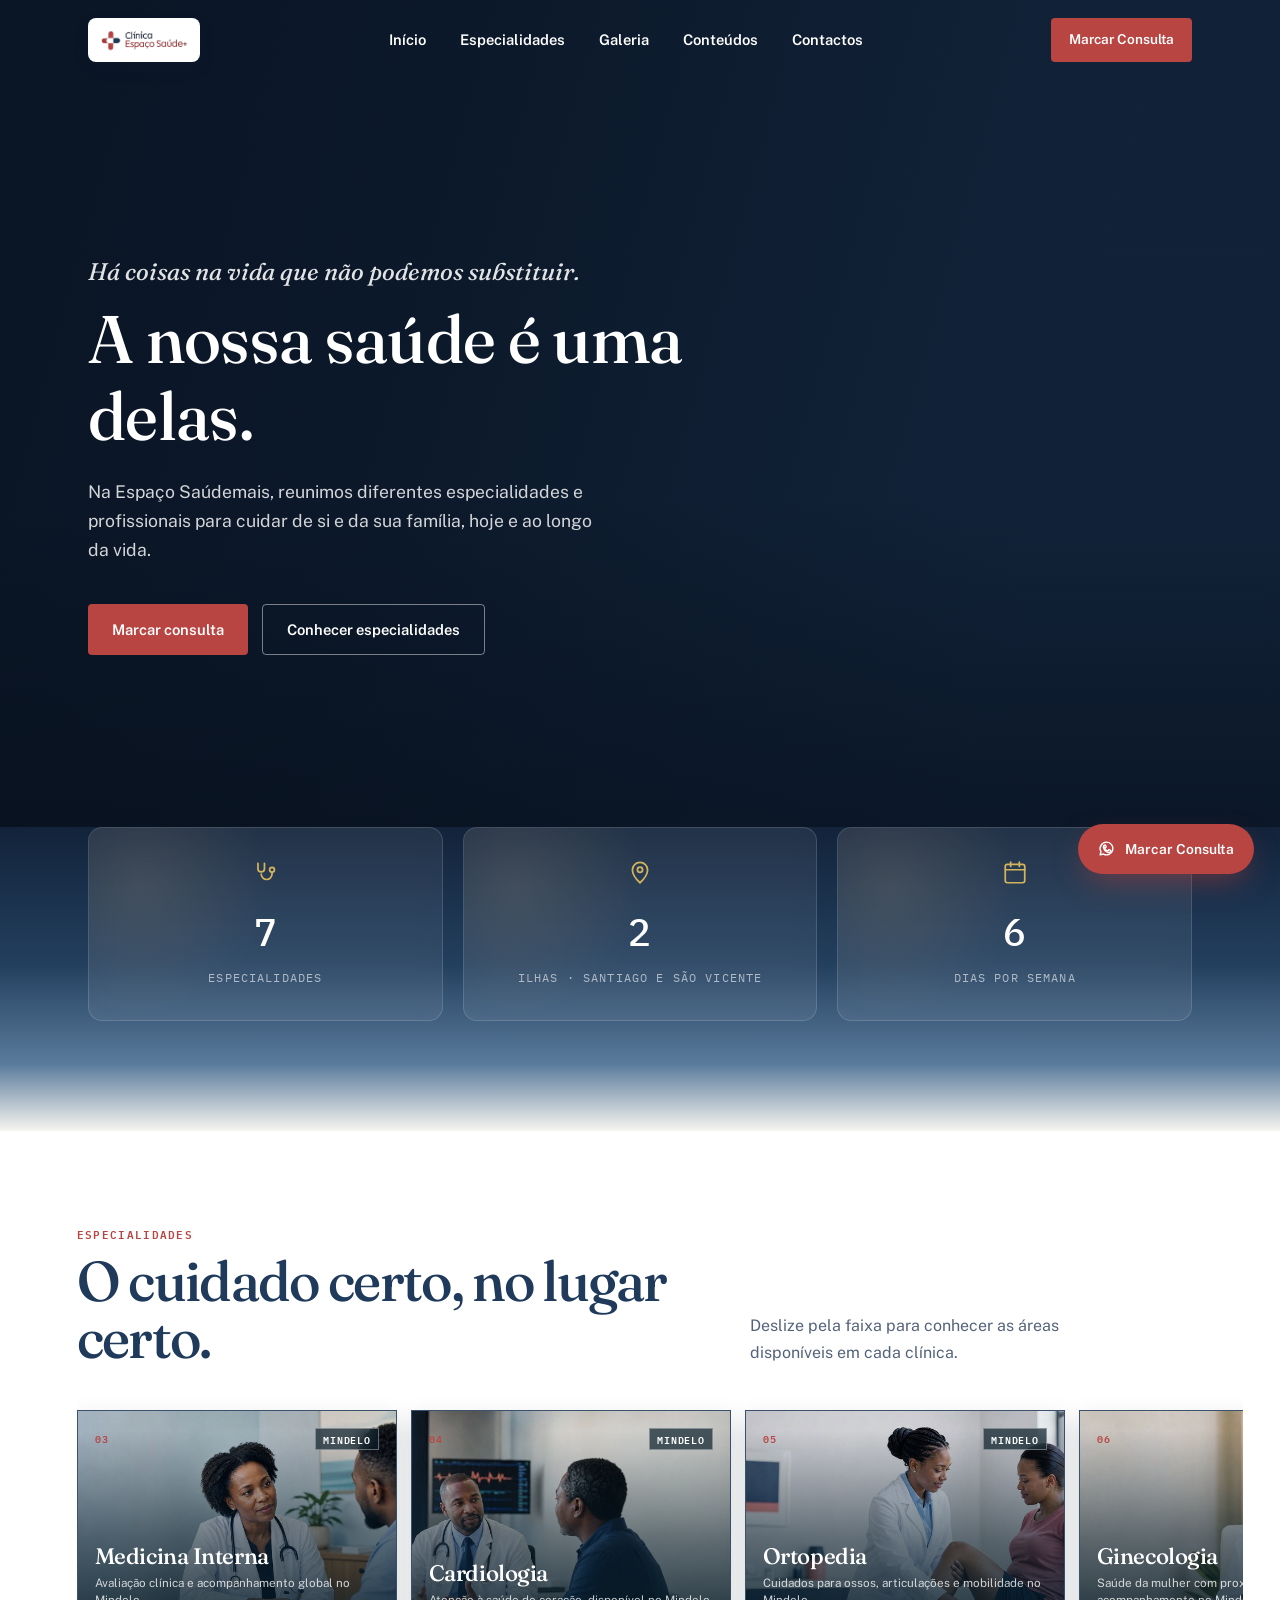
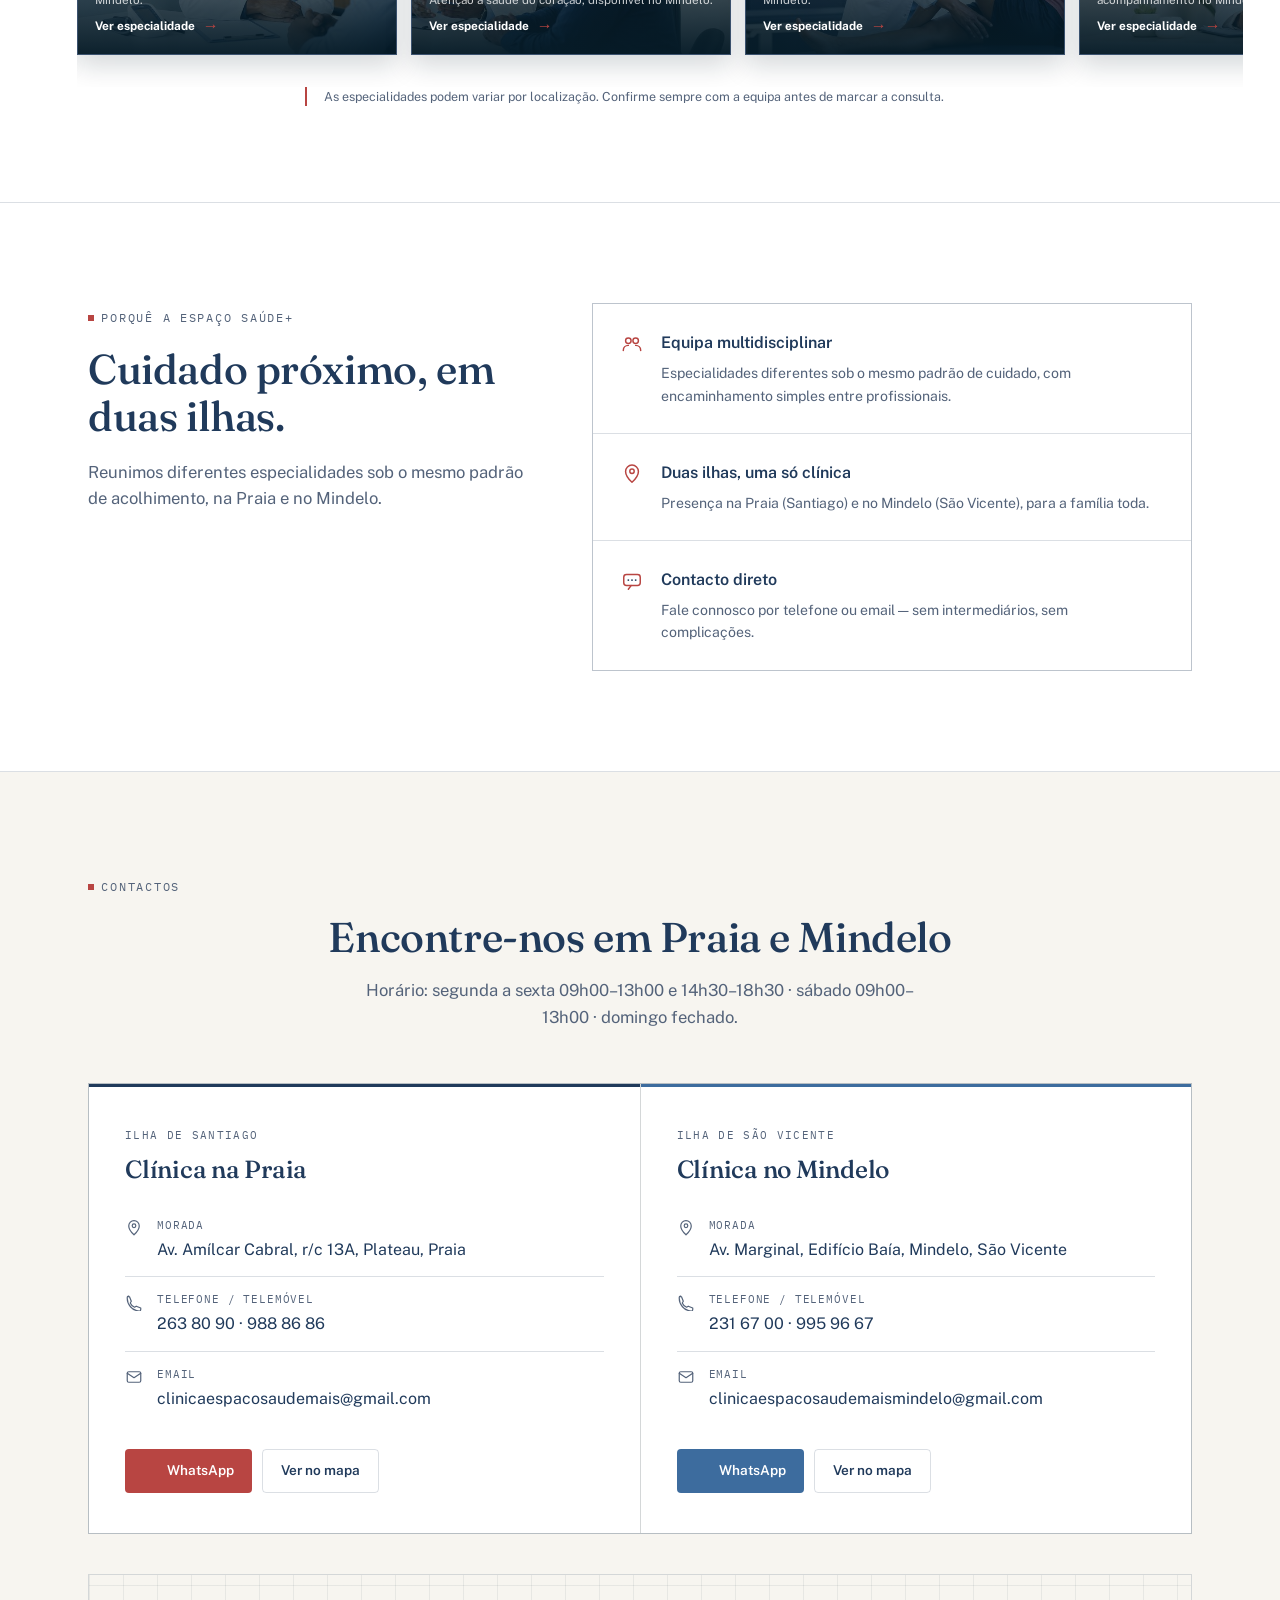
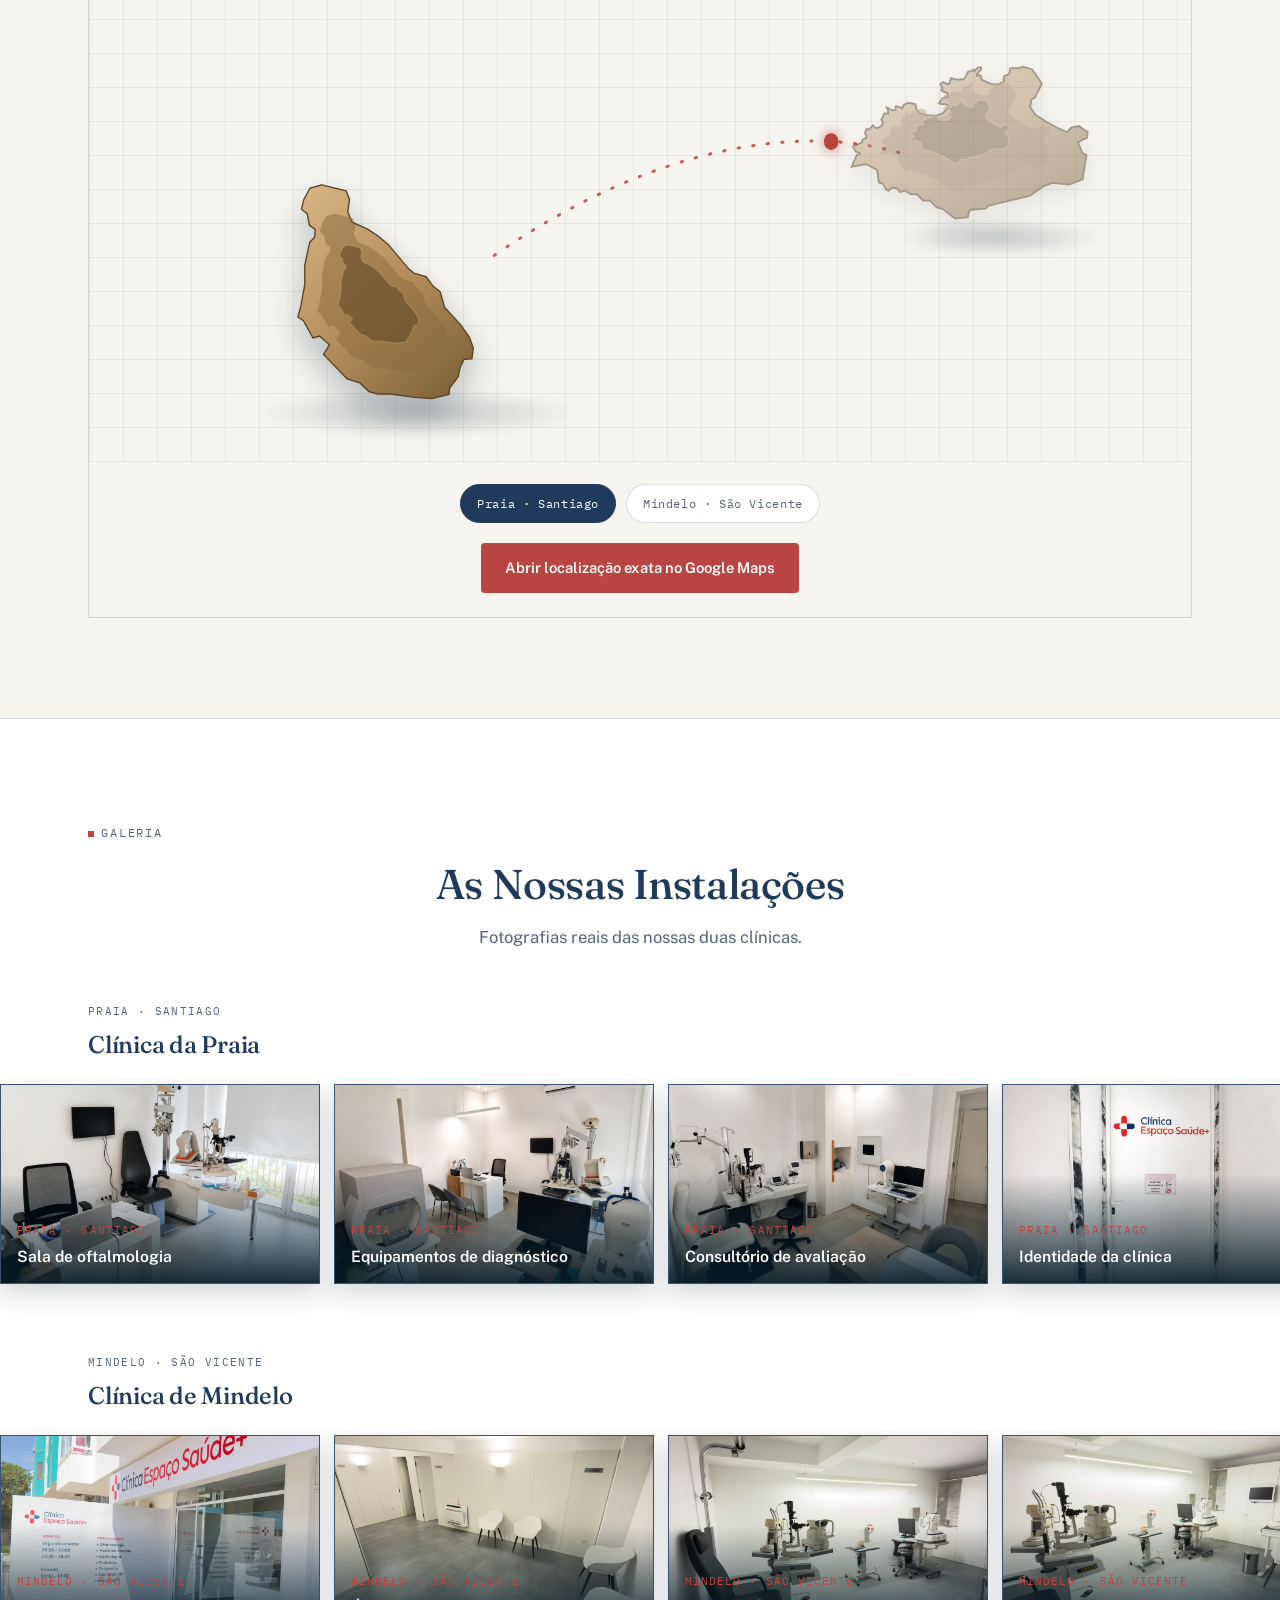
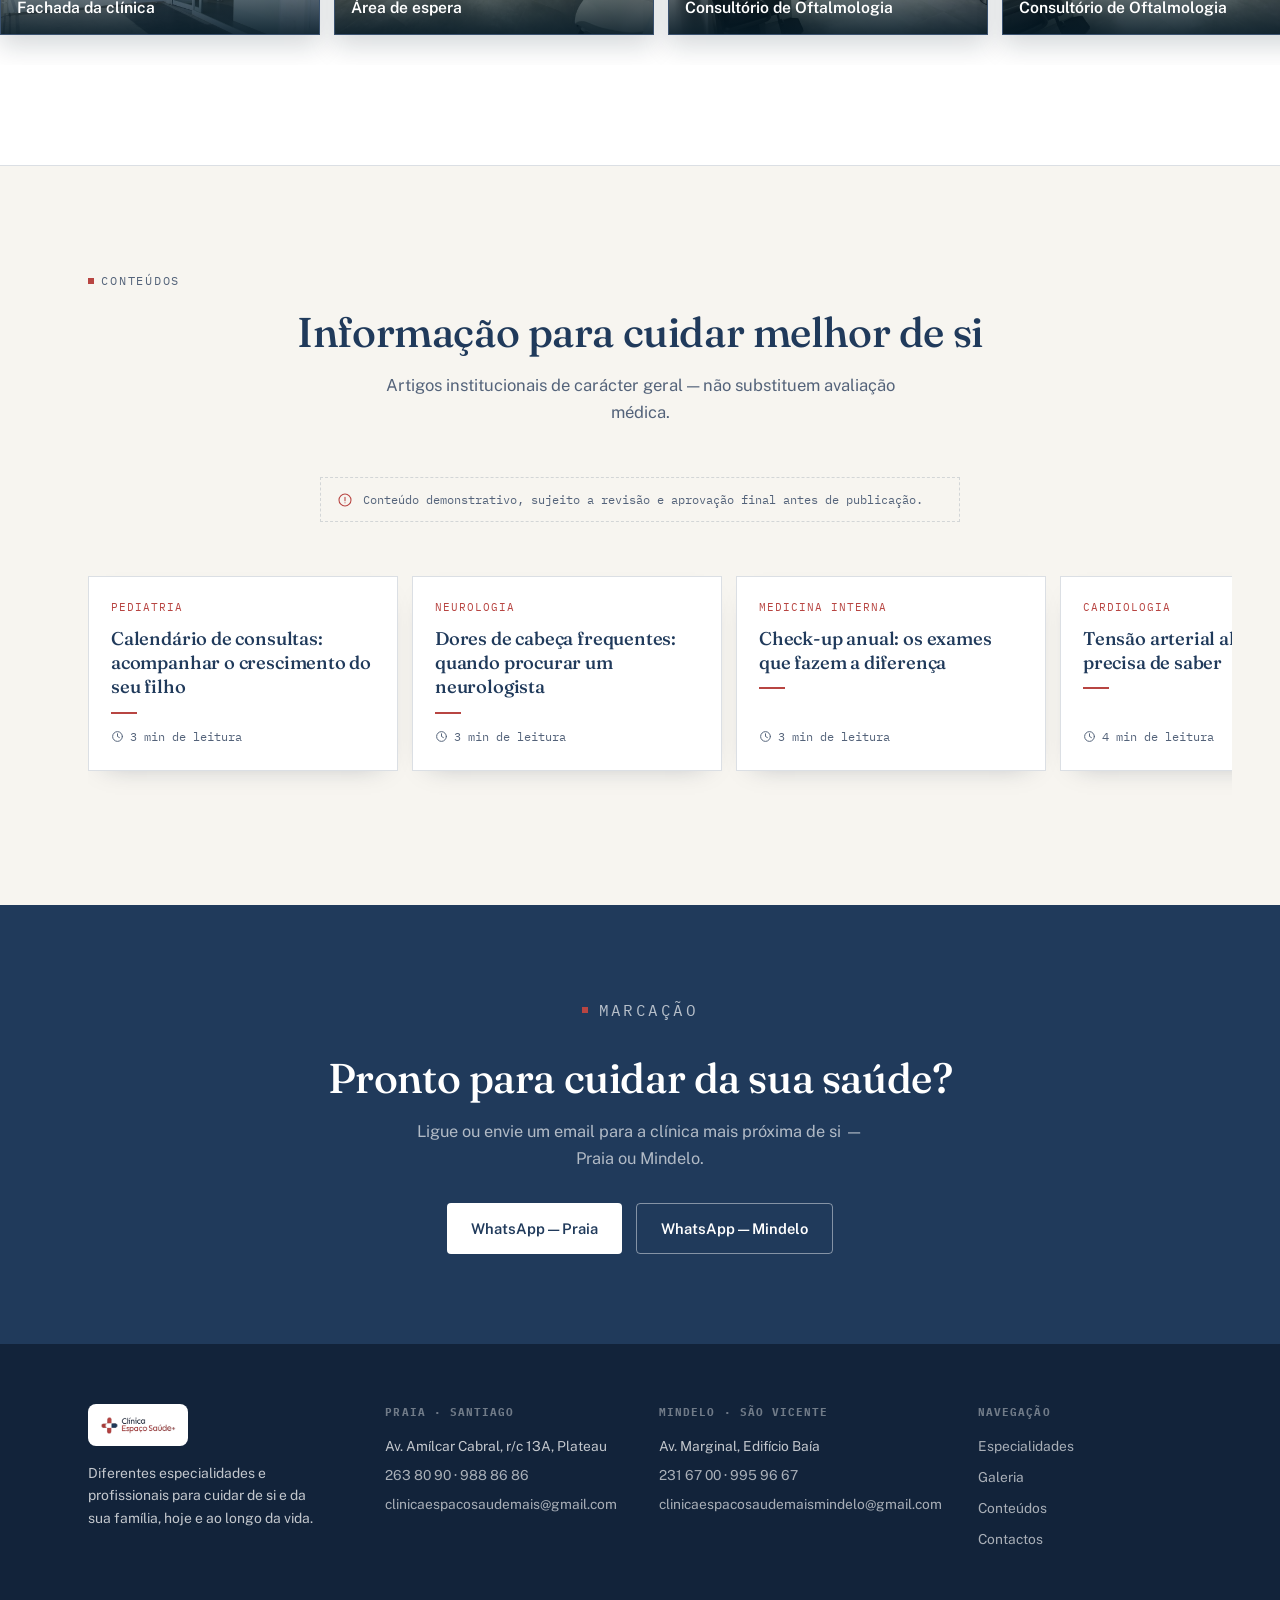
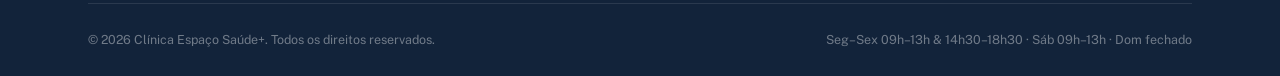
==== commit 0007ed38: "Add files via upload Nova atualização. Final" ====
--- a/index.html
+++ b/index.html
@@ -4,7 +4,7 @@
 <meta charset="UTF-8">
 <meta name="viewport" content="width=device-width, initial-scale=1.0">
 <title>Clínica Espaço Saúde+ · Praia &amp; Mindelo</title>
-<link rel="stylesheet" href="assets/site.css?v=1787569219">
+<link rel="stylesheet" href="assets/site.css?v=1787570557">
 <meta name="description" content="Sete especialidades médicas em Cabo Verde. Clínicas na Praia (Santiago) e no Mindelo (São Vicente). Marque a sua consulta.">
 
 <!-- Open Graph / partilha em redes sociais e WhatsApp -->
@@ -398,6 +398,6 @@
   <div class="lightbox-caption" id="lightboxCaption"></div>
 </div>
 
-<script src="assets/site.js?v=1787569219"></script>
+<script src="assets/site.js?v=1787570557"></script>
 </body>
 </html>
--- a/assets/site.css
+++ b/assets/site.css
@@ -95,7 +95,7 @@
 /* ============ HERO ============ */
 .hero{position:relative;min-height:92vh;display:flex;align-items:center;overflow:hidden;background:var(--tinta-deep);}
 .hero .container{width:100%;}
-.hero-photo{position:absolute;inset:0;background-image:url('assets/background/hero-familia-ilhas.jpg');background-size:cover;background-position:center 26%;background-repeat:no-repeat;}
+.hero-photo{position:absolute;inset:0;background-image:url('assets/background/hero-familia-ilhas.jpg?v=1787570526');background-size:cover;background-position:center 26%;background-repeat:no-repeat;}
 .hero-overlay{position:absolute;inset:0;background:linear-gradient(105deg,rgba(8,18,32,.82) 0%,rgba(8,18,32,.6) 34%,rgba(8,18,32,.28) 58%,rgba(8,18,32,.05) 78%);}
 .hero-overlay::after{content:'';position:absolute;inset:0;background:linear-gradient(to top,rgba(6,14,26,.55),transparent 40%);}
 @media (max-width:900px){
@@ -181,6 +181,7 @@
 .loc-row{display:flex;gap:14px;padding:14px 0;border-top:1px solid var(--linha);}
 .loc-row:first-of-type{border-top:none;}
 .loc-row svg{width:18px;height:18px;stroke:var(--neblina);flex-shrink:0;margin-top:2px;}
+.loc-row>div{flex:1;min-width:0;}
 .loc-row .label{font-family:var(--font-mono);font-size:.66rem;letter-spacing:.08em;text-transform:uppercase;color:var(--neblina);margin-bottom:3px;}
 .loc-row .val a{transition:color .3s;}
 .loc-row .val a:hover{color:var(--sinal);}
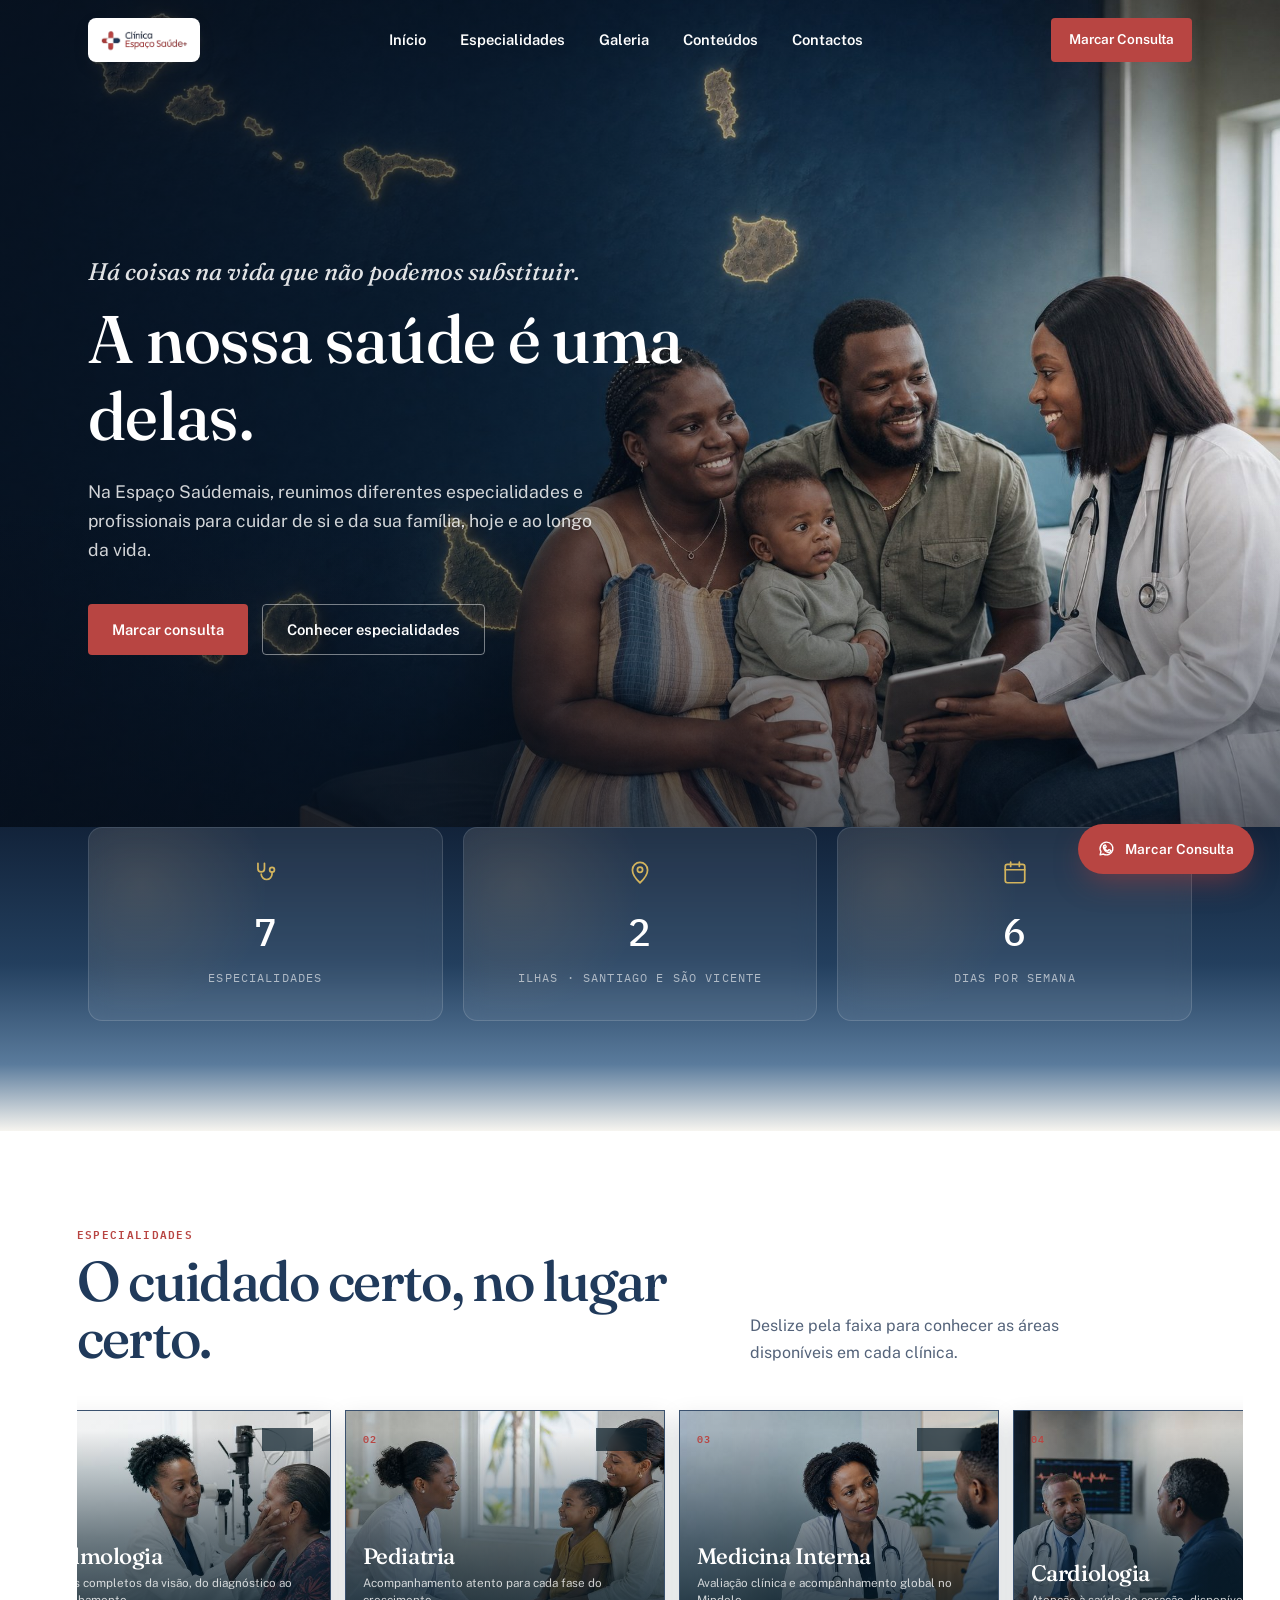
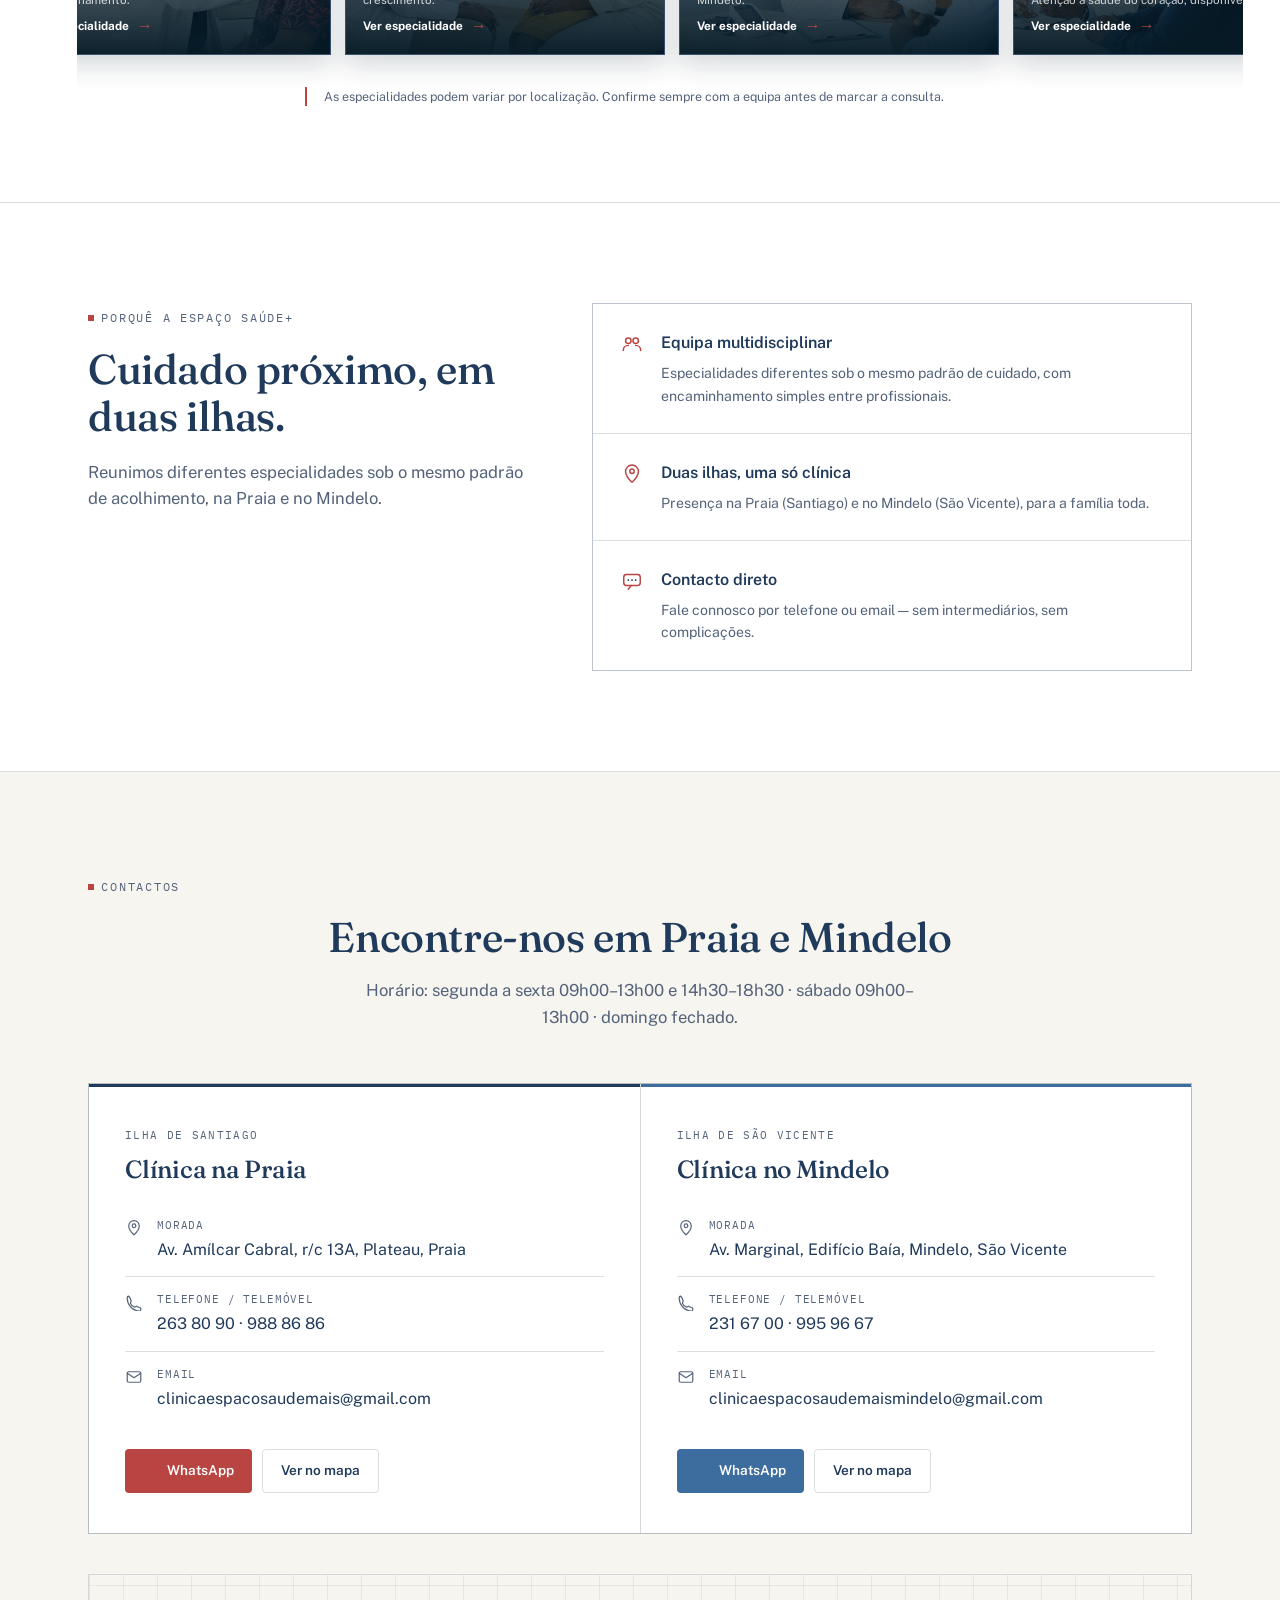
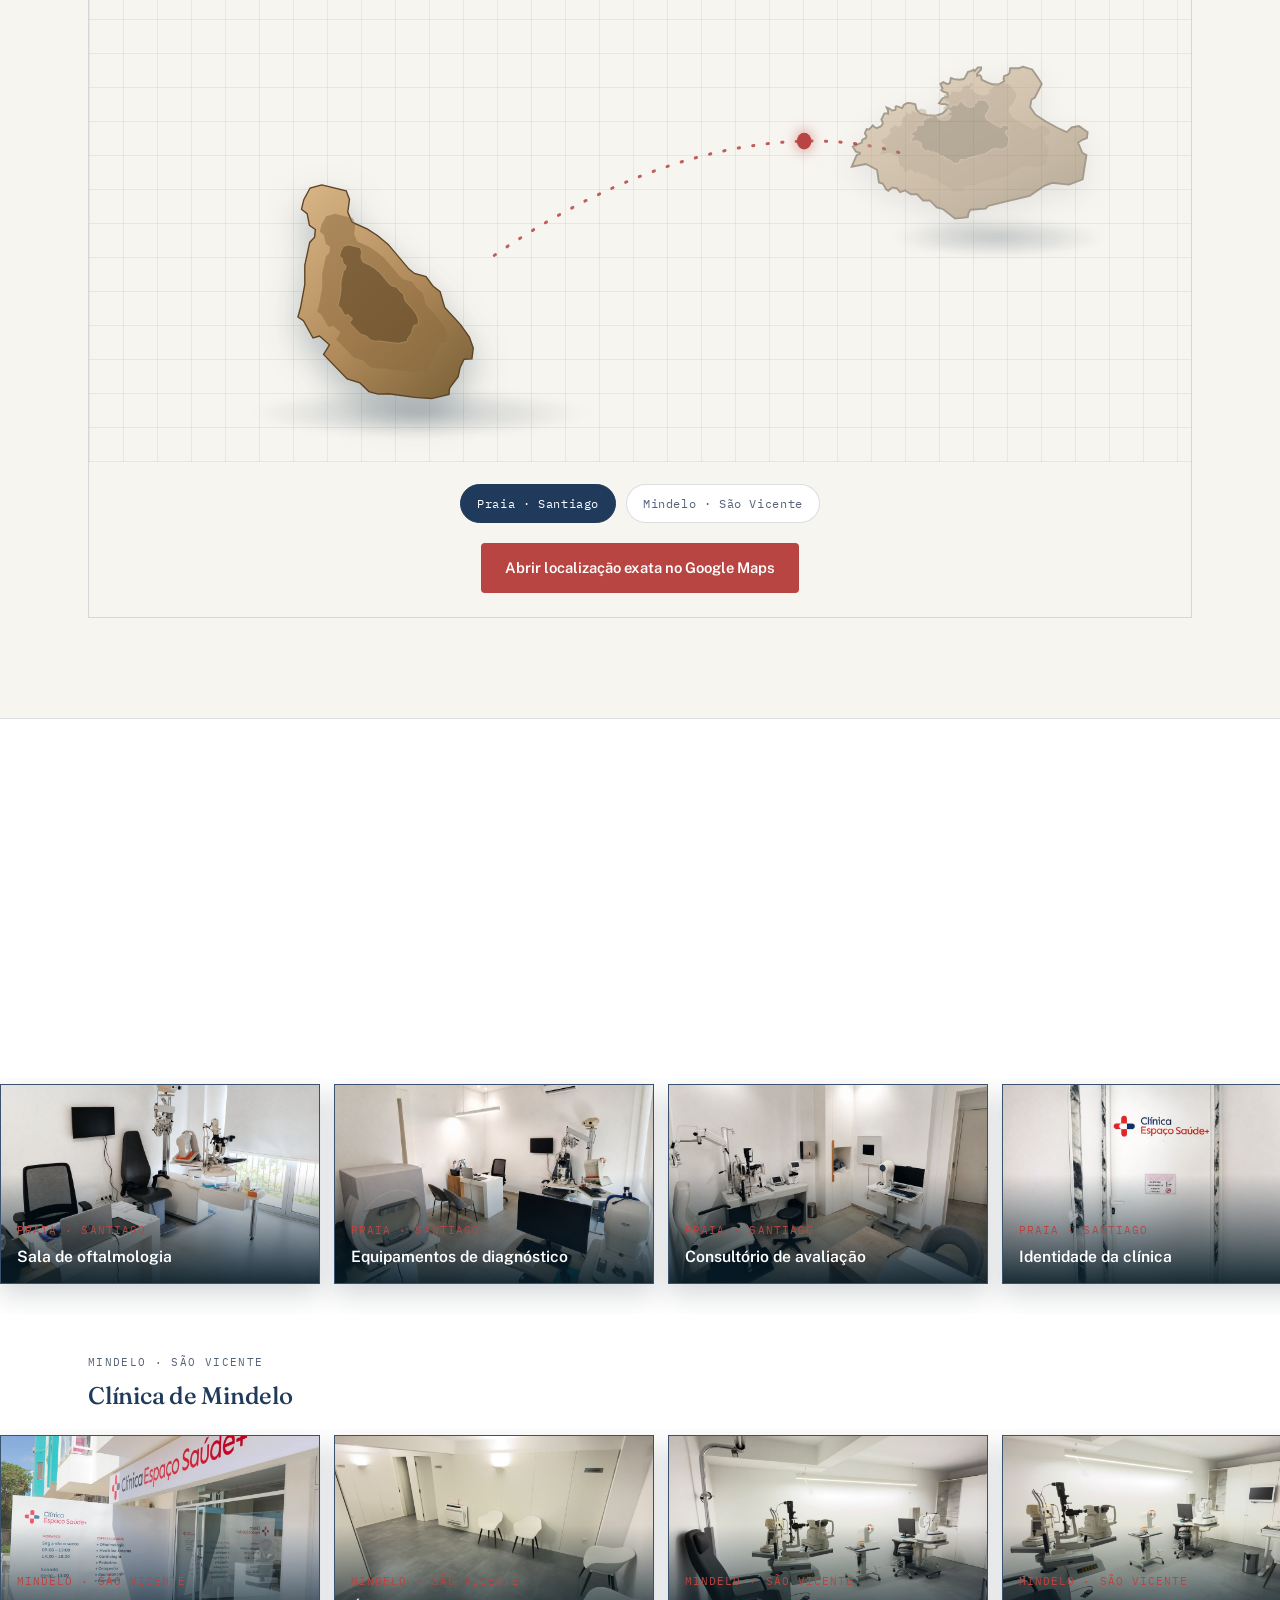
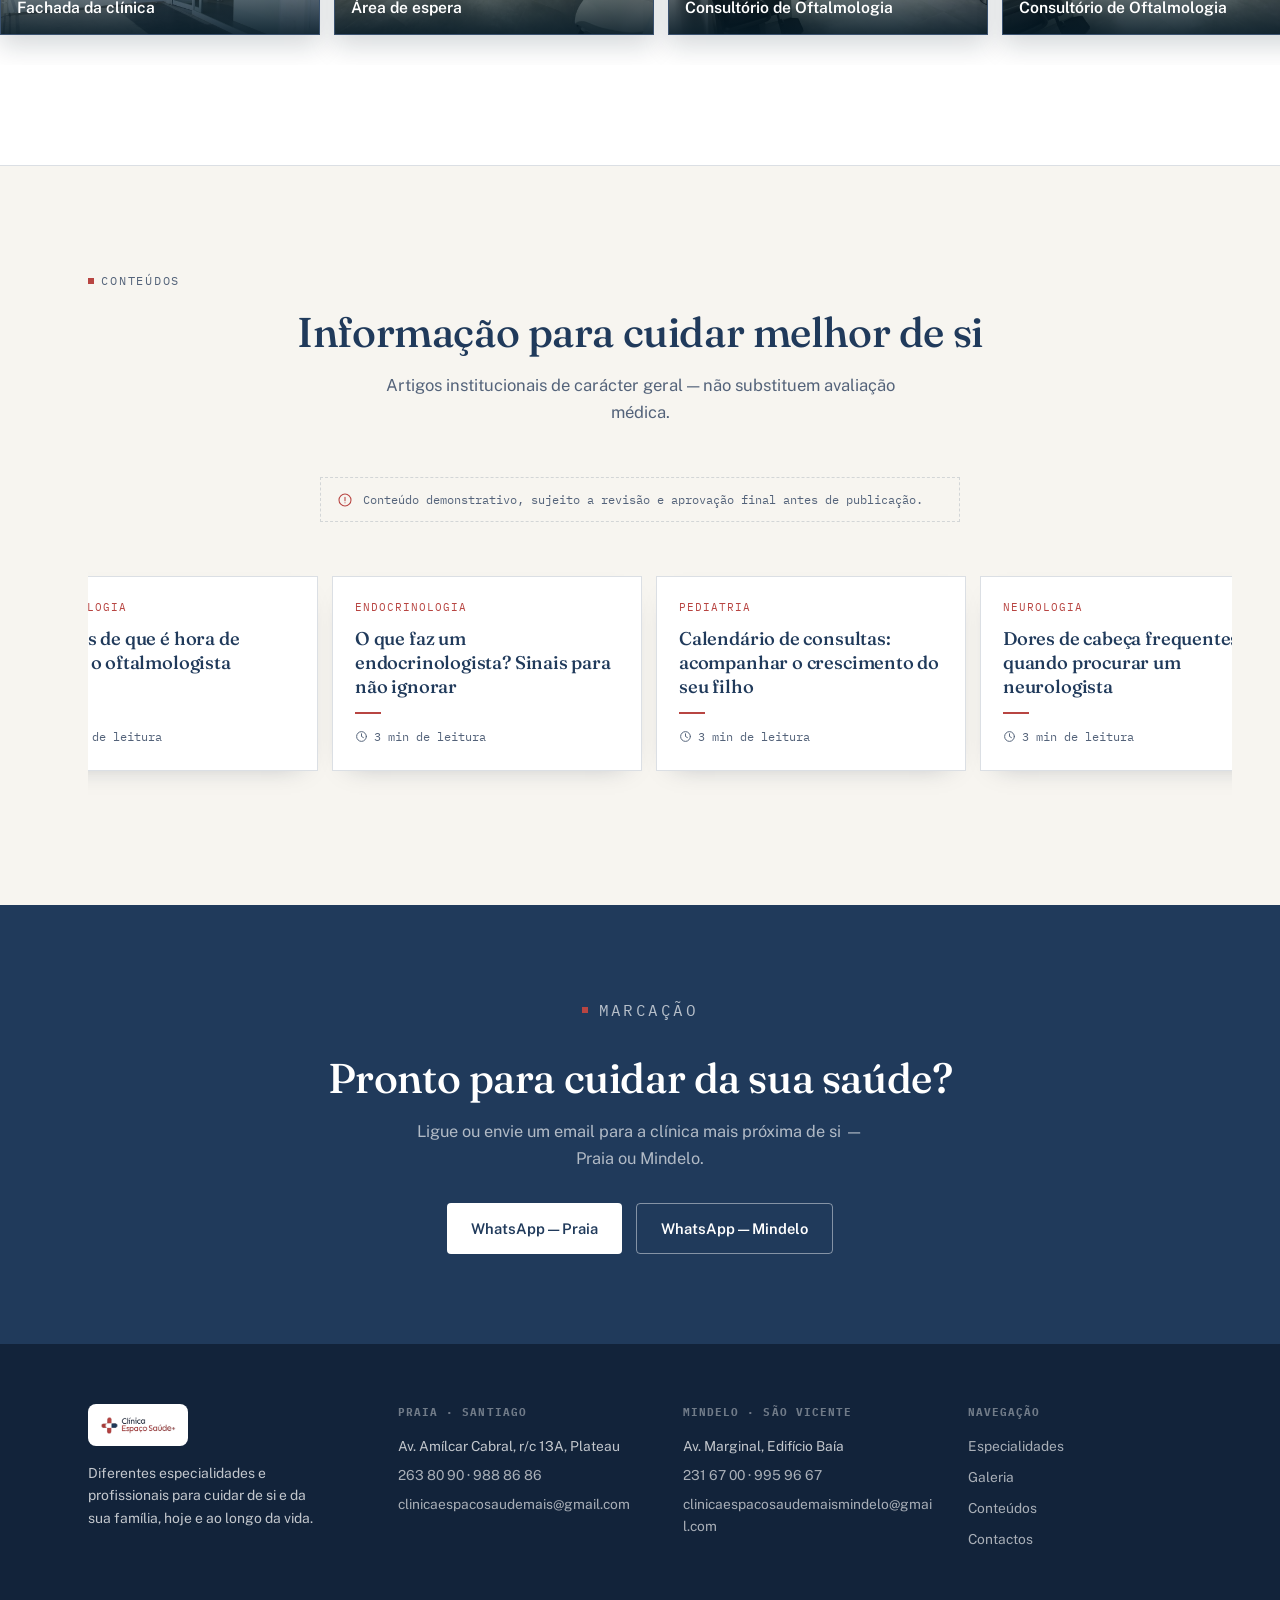
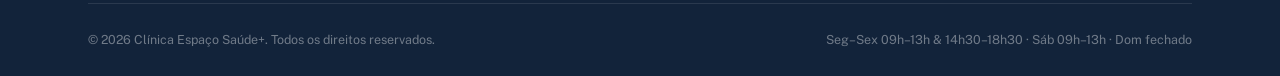
==== commit a4ca0851: "Add files via upload Atualiza a pagina" ====
--- a/index.html
+++ b/index.html
@@ -4,7 +4,7 @@
 <meta charset="UTF-8">
 <meta name="viewport" content="width=device-width, initial-scale=1.0">
 <title>Clínica Espaço Saúde+ · Praia &amp; Mindelo</title>
-<link rel="stylesheet" href="assets/site.css?v=1787570557">
+<link rel="stylesheet" href="assets/site.css?v=1787572441">
 <meta name="description" content="Sete especialidades médicas em Cabo Verde. Clínicas na Praia (Santiago) e no Mindelo (São Vicente). Marque a sua consulta.">
 
 <!-- Open Graph / partilha em redes sociais e WhatsApp -->
@@ -62,7 +62,7 @@
 
   <!-- ============ HERO ============ -->
   <section class="hero" id="home">
-    <div class="hero-photo" role="img" aria-label="Família feliz numa consulta com uma médica, com o mapa estilizado das ilhas de Cabo Verde ao fundo"></div>
+    <img class="hero-photo" src="assets/background/hero-familia-ilhas.jpg" alt="Família feliz numa consulta com uma médica, com o mapa estilizado das ilhas de Cabo Verde ao fundo" loading="eager">
     <div class="hero-overlay" aria-hidden="true"></div>
     <div class="container">
       <div class="hero-inner">
@@ -398,6 +398,6 @@
   <div class="lightbox-caption" id="lightboxCaption"></div>
 </div>
 
-<script src="assets/site.js?v=1787570557"></script>
+<script src="assets/site.js?v=1787572441"></script>
 </body>
 </html>
--- a/assets/site.css
+++ b/assets/site.css
@@ -95,12 +95,12 @@
 /* ============ HERO ============ */
 .hero{position:relative;min-height:92vh;display:flex;align-items:center;overflow:hidden;background:var(--tinta-deep);}
 .hero .container{width:100%;}
-.hero-photo{position:absolute;inset:0;background-image:url('assets/background/hero-familia-ilhas.jpg?v=1787570526');background-size:cover;background-position:center 26%;background-repeat:no-repeat;}
+.hero-photo{position:absolute;inset:0;width:100%;height:100%;object-fit:cover;object-position:center 26%;}
 .hero-overlay{position:absolute;inset:0;background:linear-gradient(105deg,rgba(8,18,32,.82) 0%,rgba(8,18,32,.6) 34%,rgba(8,18,32,.28) 58%,rgba(8,18,32,.05) 78%);}
 .hero-overlay::after{content:'';position:absolute;inset:0;background:linear-gradient(to top,rgba(6,14,26,.55),transparent 40%);}
 @media (max-width:900px){
   .hero{min-height:100vh;}
-  .hero-photo{background-position:78% center;}
+  .hero-photo{object-position:78% center;}
   .hero-overlay{background:linear-gradient(180deg,rgba(8,18,32,.55) 0%,rgba(8,18,32,.72) 55%,rgba(8,18,32,.92) 100%);}
 }
 .hero-inner{position:relative;z-index:1;max-width:640px;padding:170px 0 90px;}
@@ -174,7 +174,7 @@
 
 /* ============ LOCATIONS + MAP ============ */
 .location-panels{display:grid;grid-template-columns:1fr 1fr;gap:1px;background:var(--linha);border:1px solid var(--linha);margin-bottom:40px;}
-.location-panel{background:var(--papel);padding:40px 36px;border-top:3px solid var(--tinta);}
+.location-panel{background:var(--papel);padding:40px 36px;border-top:3px solid var(--tinta);min-width:0;}
 .location-panel[data-loc="mindelo"]{border-top-color:var(--azul-medio);}
 .loc-eyebrow{font-family:var(--font-mono);font-size:.7rem;letter-spacing:.12em;text-transform:uppercase;color:var(--neblina);margin-bottom:10px;}
 .location-panel h3{font-family:var(--font-display);font-size:1.55rem;font-weight:500;margin-bottom:20px;}
@@ -248,6 +248,7 @@
 /* ============ FOOTER ============ */
 .site-footer{background:var(--tinta-deep);color:rgba(255,255,255,.75);padding:60px 0 26px;}
 .footer-grid{display:grid;grid-template-columns:1.1fr 1fr 1fr .9fr;gap:36px;padding-bottom:44px;}
+.footer-grid>div{min-width:0;}
 .footer-brand-chip{background:#fff;border-radius:8px;padding:8px 12px;display:inline-flex;margin-bottom:16px;}
 .footer-brand-chip img{height:26px;width:auto;}
 .footer-grid p{font-size:.87rem;line-height:1.6;max-width:230px;}
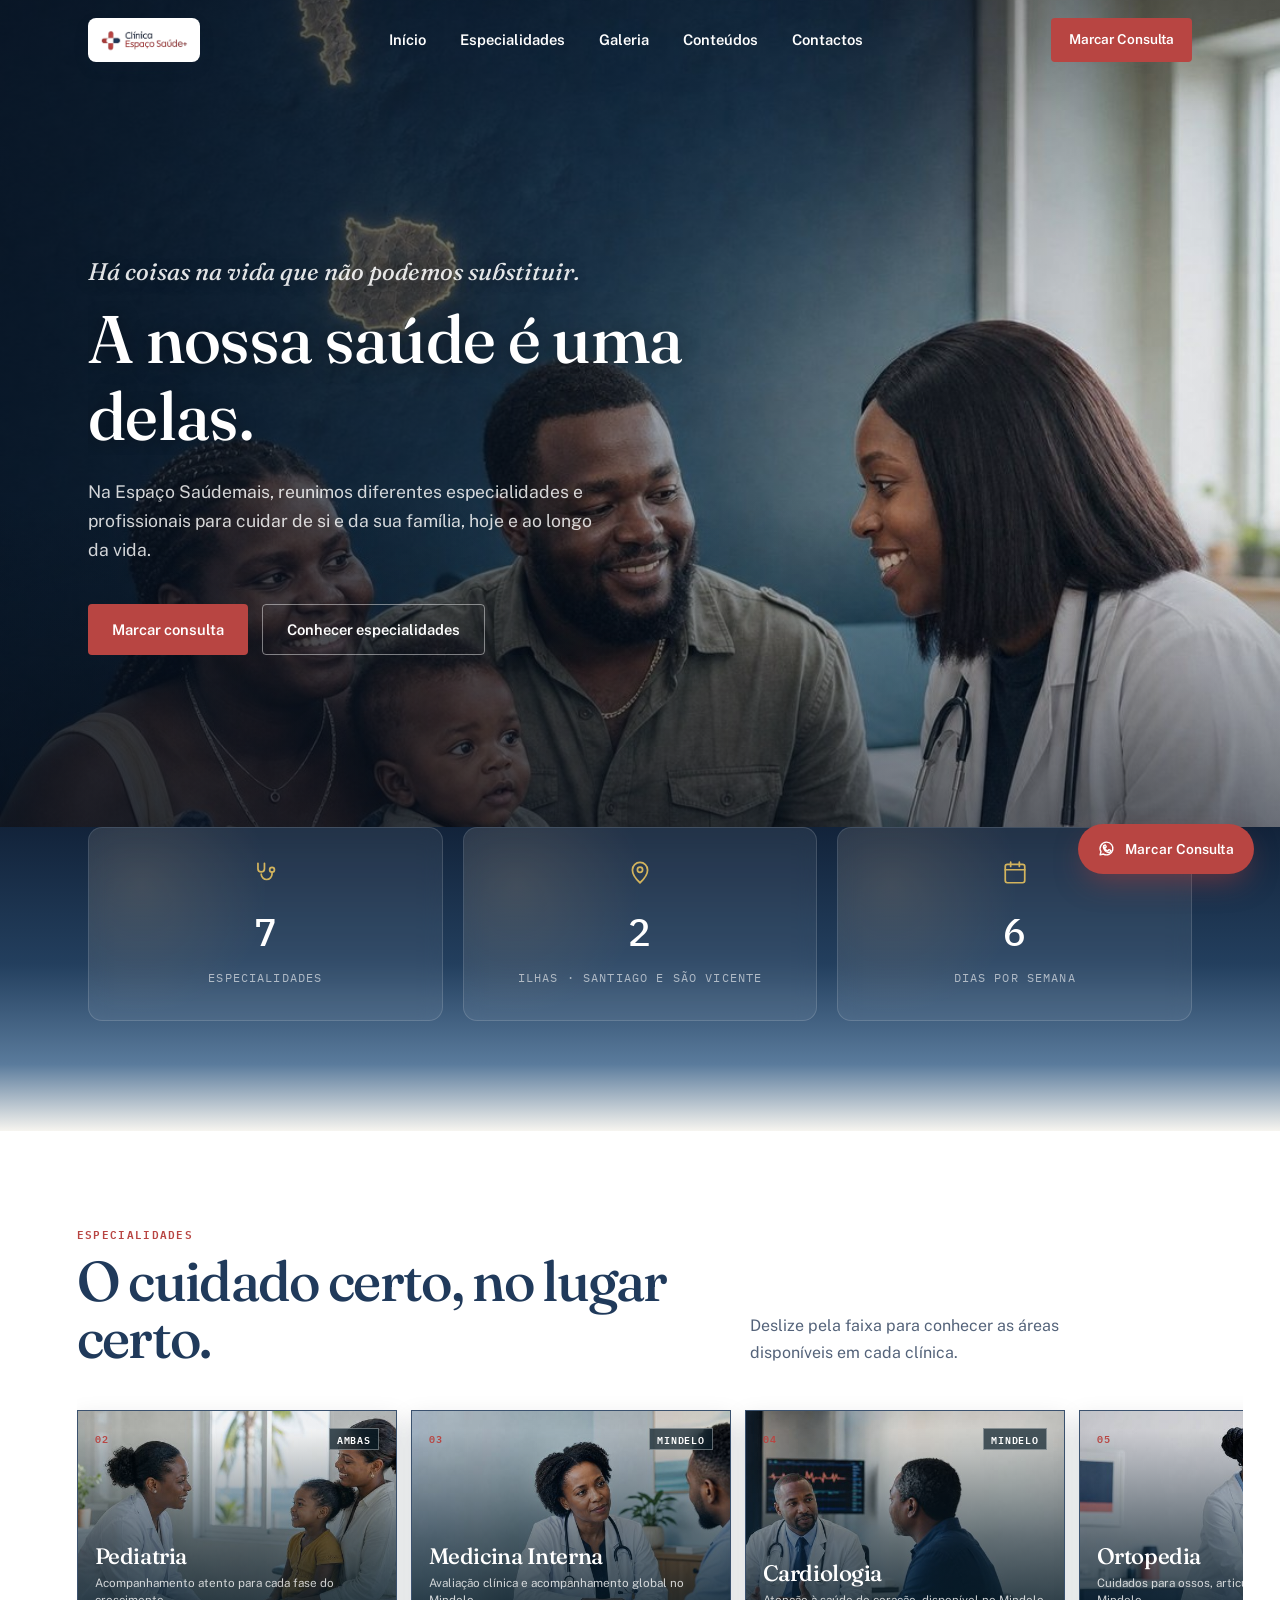
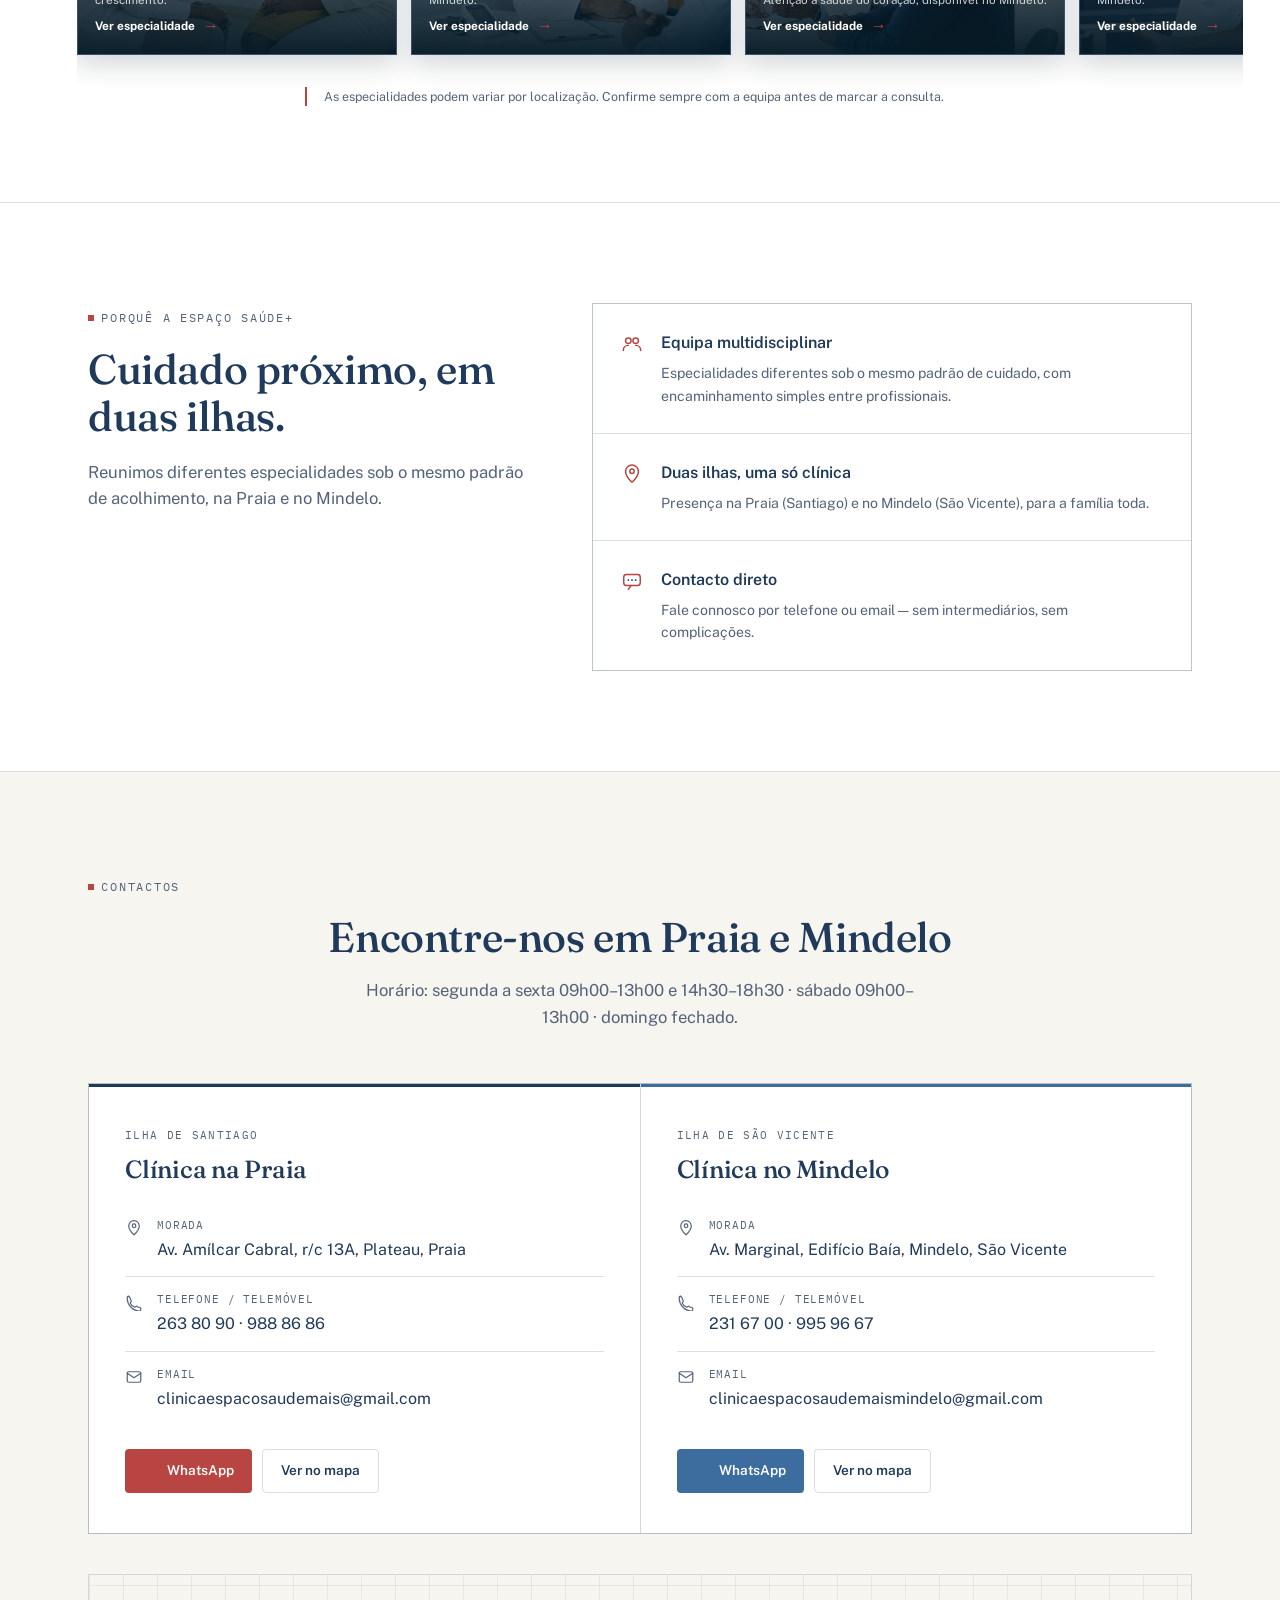
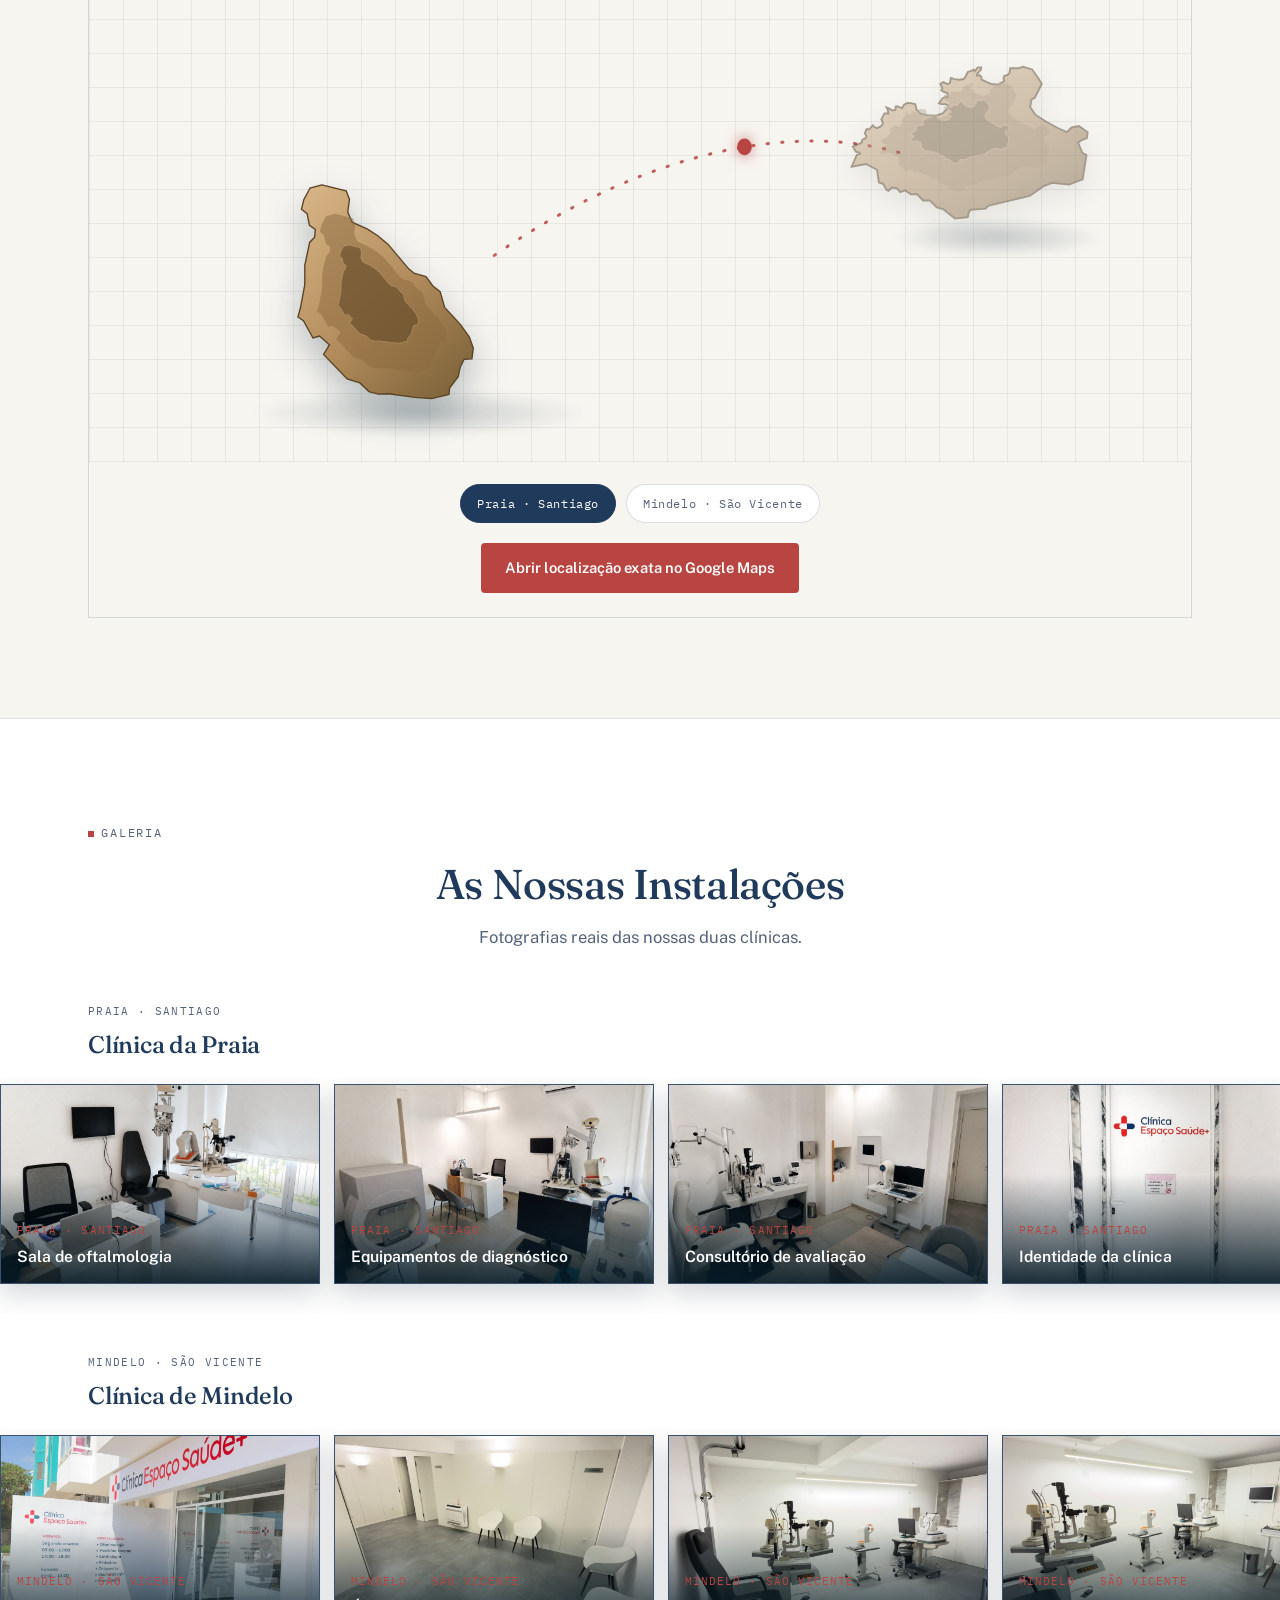
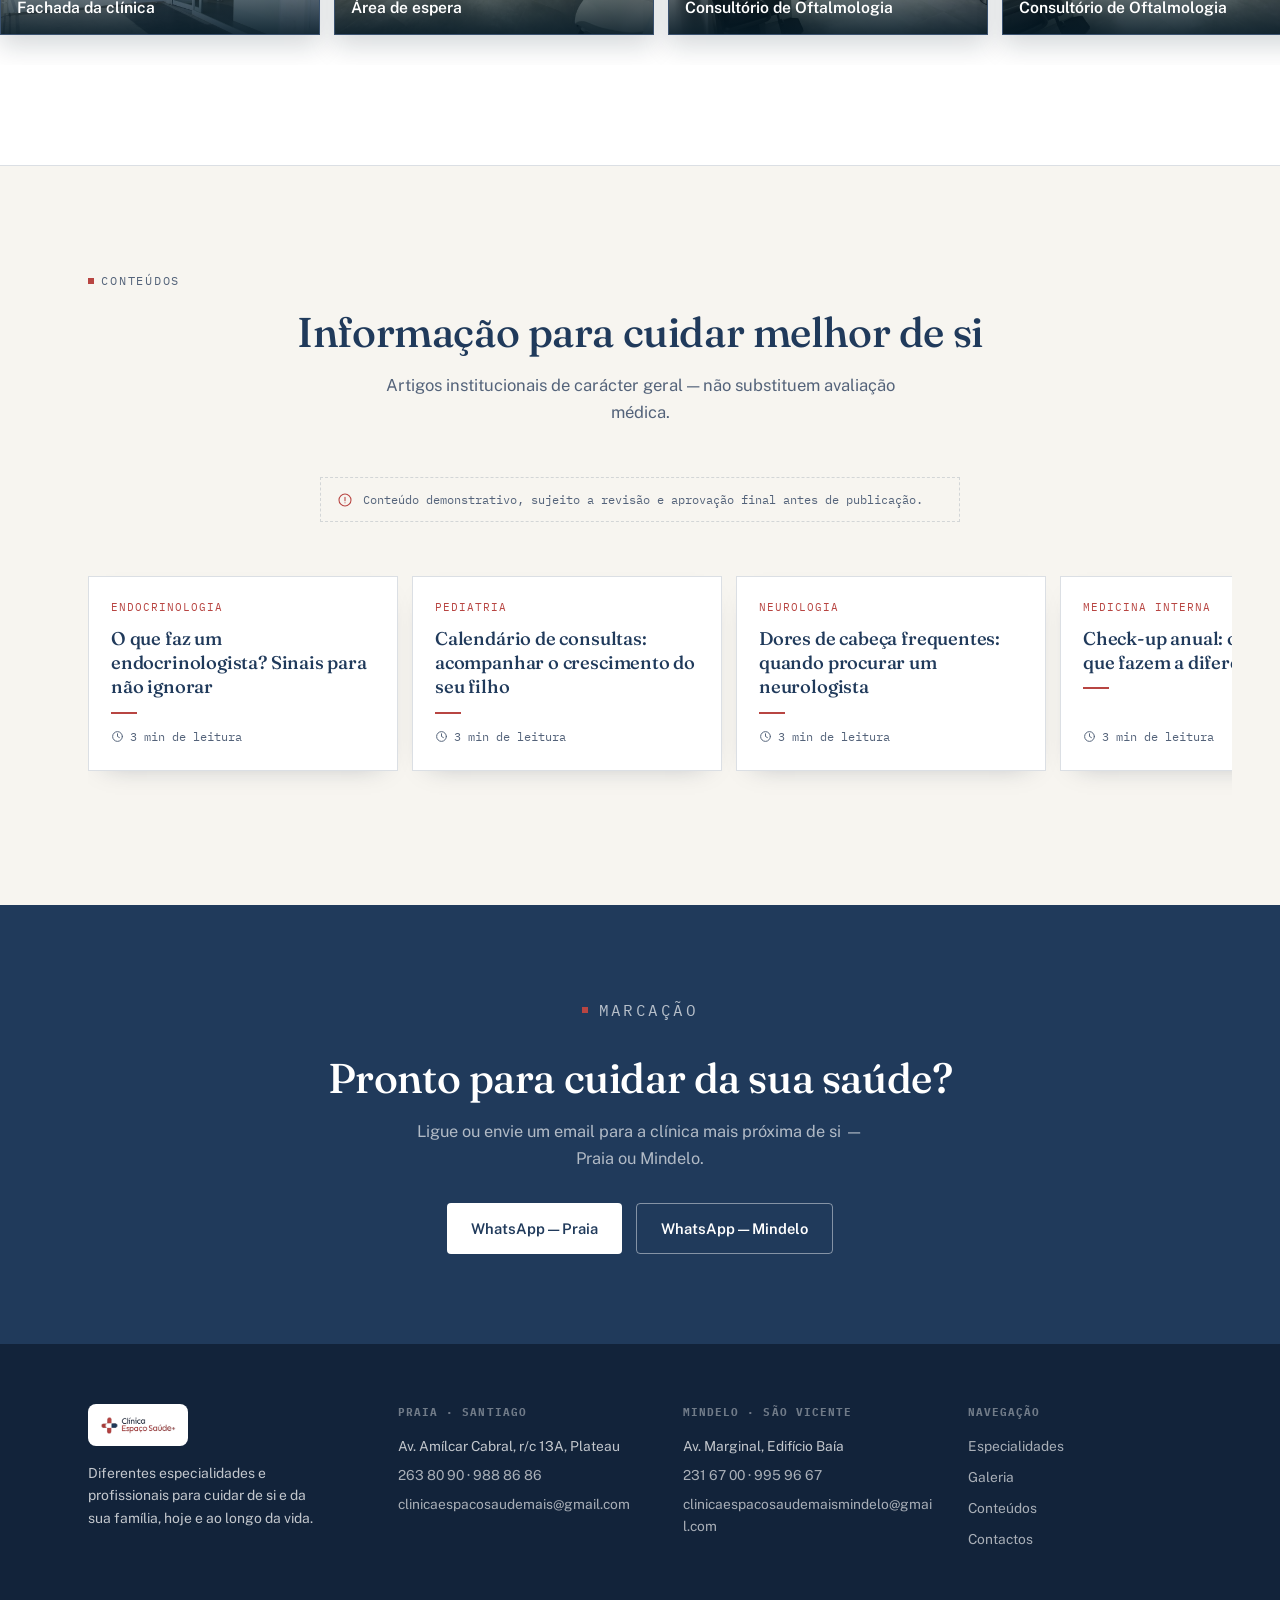
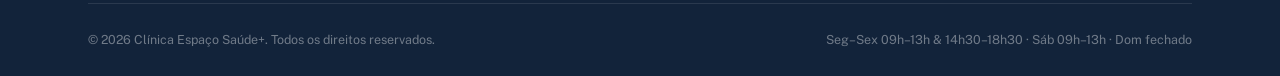
==== commit a02e4115: "Add files via upload Atualiza a pagina" ====
--- a/index.html
+++ b/index.html
@@ -4,7 +4,7 @@
 <meta charset="UTF-8">
 <meta name="viewport" content="width=device-width, initial-scale=1.0">
 <title>Clínica Espaço Saúde+ · Praia &amp; Mindelo</title>
-<link rel="stylesheet" href="assets/site.css?v=1787572441">
+<link rel="stylesheet" href="assets/site.css?v=1787573234">
 <meta name="description" content="Sete especialidades médicas em Cabo Verde. Clínicas na Praia (Santiago) e no Mindelo (São Vicente). Marque a sua consulta.">
 
 <!-- Open Graph / partilha em redes sociais e WhatsApp -->
@@ -62,7 +62,10 @@
 
   <!-- ============ HERO ============ -->
   <section class="hero" id="home">
-    <img class="hero-photo" src="assets/background/hero-familia-ilhas.jpg" alt="Família feliz numa consulta com uma médica, com o mapa estilizado das ilhas de Cabo Verde ao fundo" loading="eager">
+    <picture>
+      <source media="(max-width:760px)" srcset="assets/background/hero-familia-mobile.jpg">
+      <img class="hero-photo" src="assets/background/hero-familia-ilhas.jpg" alt="Família feliz numa consulta com uma médica, com o mapa estilizado das ilhas de Cabo Verde ao fundo" loading="eager">
+    </picture>
     <div class="hero-overlay" aria-hidden="true"></div>
     <div class="container">
       <div class="hero-inner">
@@ -398,6 +401,6 @@
   <div class="lightbox-caption" id="lightboxCaption"></div>
 </div>
 
-<script src="assets/site.js?v=1787572441"></script>
+<script src="assets/site.js?v=1787573234"></script>
 </body>
 </html>
--- a/assets/site.css
+++ b/assets/site.css
@@ -100,12 +100,12 @@
 .hero-overlay::after{content:'';position:absolute;inset:0;background:linear-gradient(to top,rgba(6,14,26,.55),transparent 40%);}
 @media (max-width:900px){
   .hero{min-height:100vh;}
-  .hero-photo{object-position:78% center;}
+  .hero-photo{object-position:center 20%;}
   .hero-overlay{background:linear-gradient(180deg,rgba(8,18,32,.55) 0%,rgba(8,18,32,.72) 55%,rgba(8,18,32,.92) 100%);}
 }
 .hero-inner{position:relative;z-index:1;max-width:640px;padding:170px 0 90px;}
-.hero-lead{font-family:var(--font-display);font-style:italic;font-size:clamp(1.15rem,.9rem + 1vw,1.5rem);color:rgba(255,255,255,.88);font-weight:440;margin-bottom:10px;}
-.hero h1{font-size:clamp(2.6rem,1.9rem + 3.2vw,4.2rem);color:#fff;margin-bottom:22px;}
+.hero-lead{font-family:var(--font-display);font-style:italic;font-size:clamp(1.15rem,.9rem + 1vw,1.5rem);color:rgba(255,255,255,.88);font-weight:440;margin-bottom:10px;text-shadow:0 2px 16px rgba(0,0,0,.3);}
+.hero h1{font-size:clamp(2.6rem,1.9rem + 3.2vw,4.2rem);color:#fff;margin-bottom:22px;text-shadow:0 2px 20px rgba(0,0,0,.35);}
 .hero-sub{font-size:1.1rem;color:rgba(255,255,255,.82);max-width:520px;margin-bottom:40px;line-height:1.65;}
 .hero-actions{display:flex;flex-wrap:wrap;gap:14px;}
 
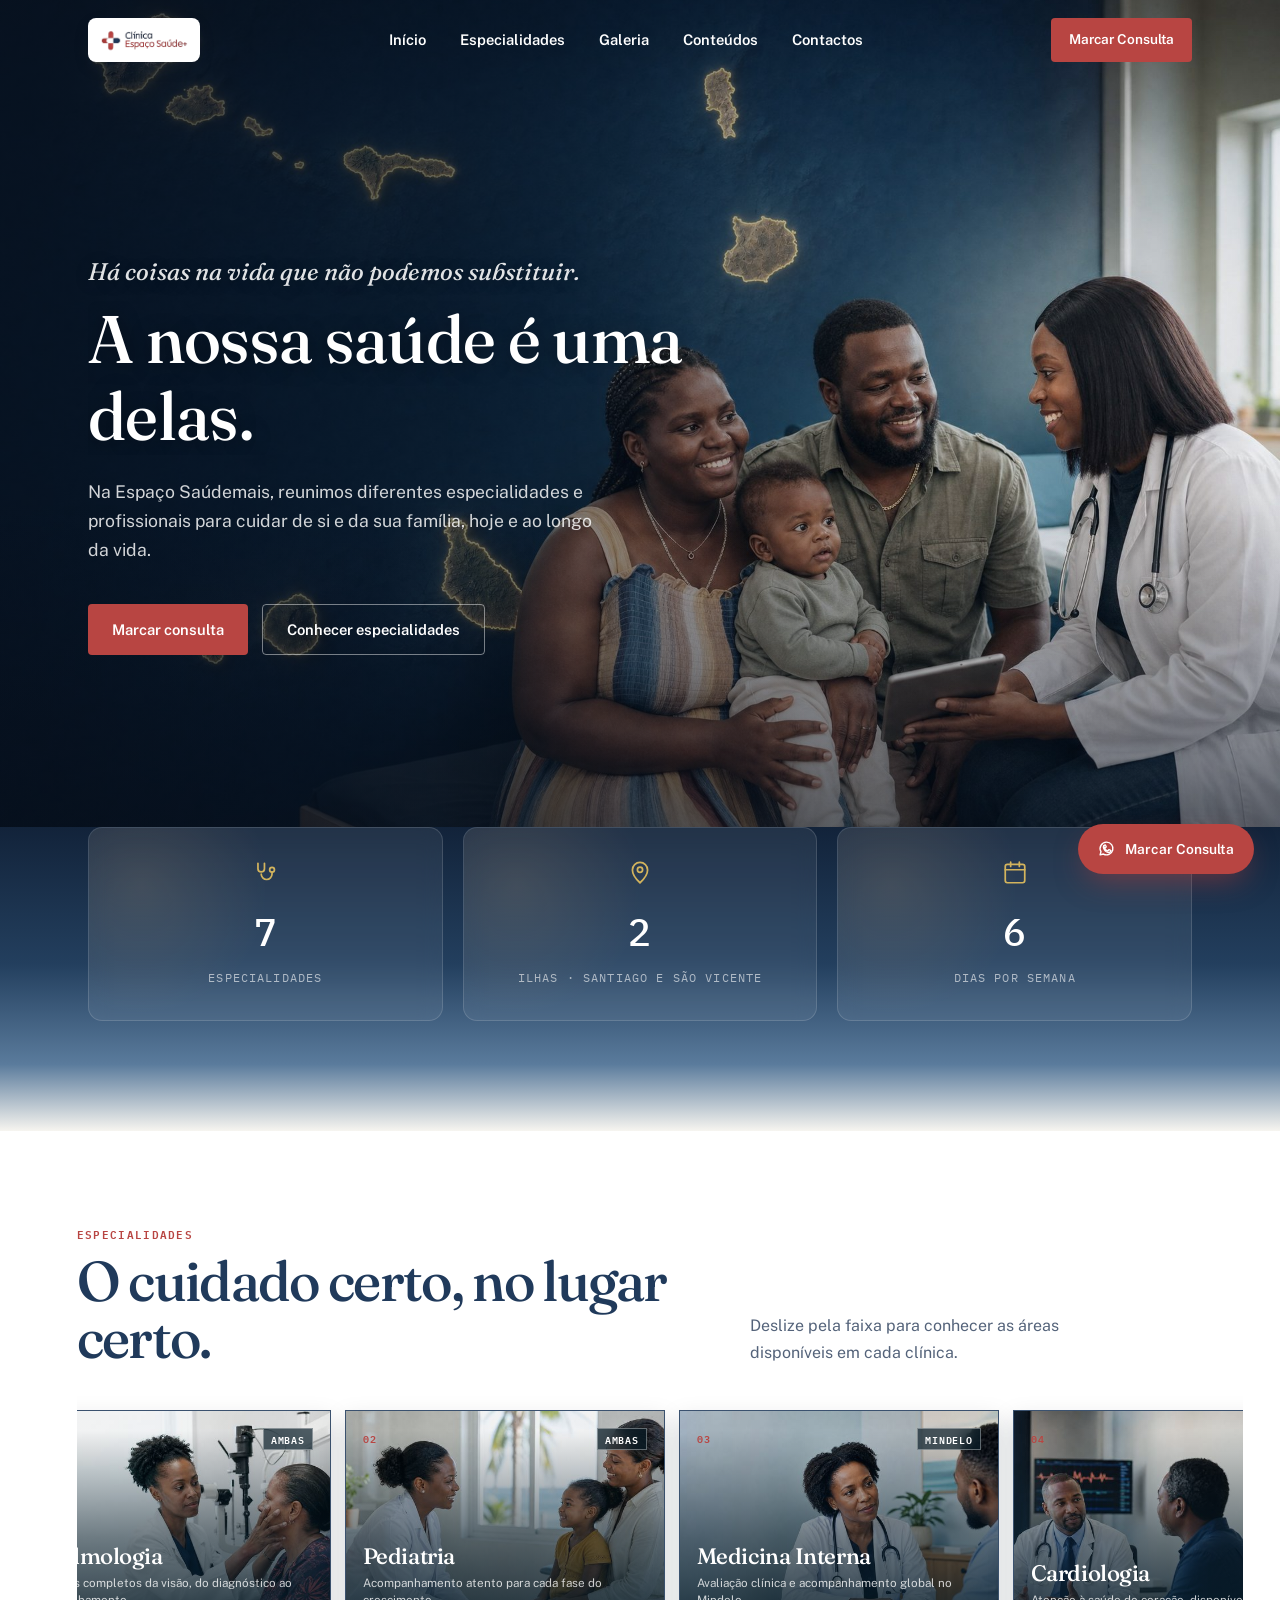
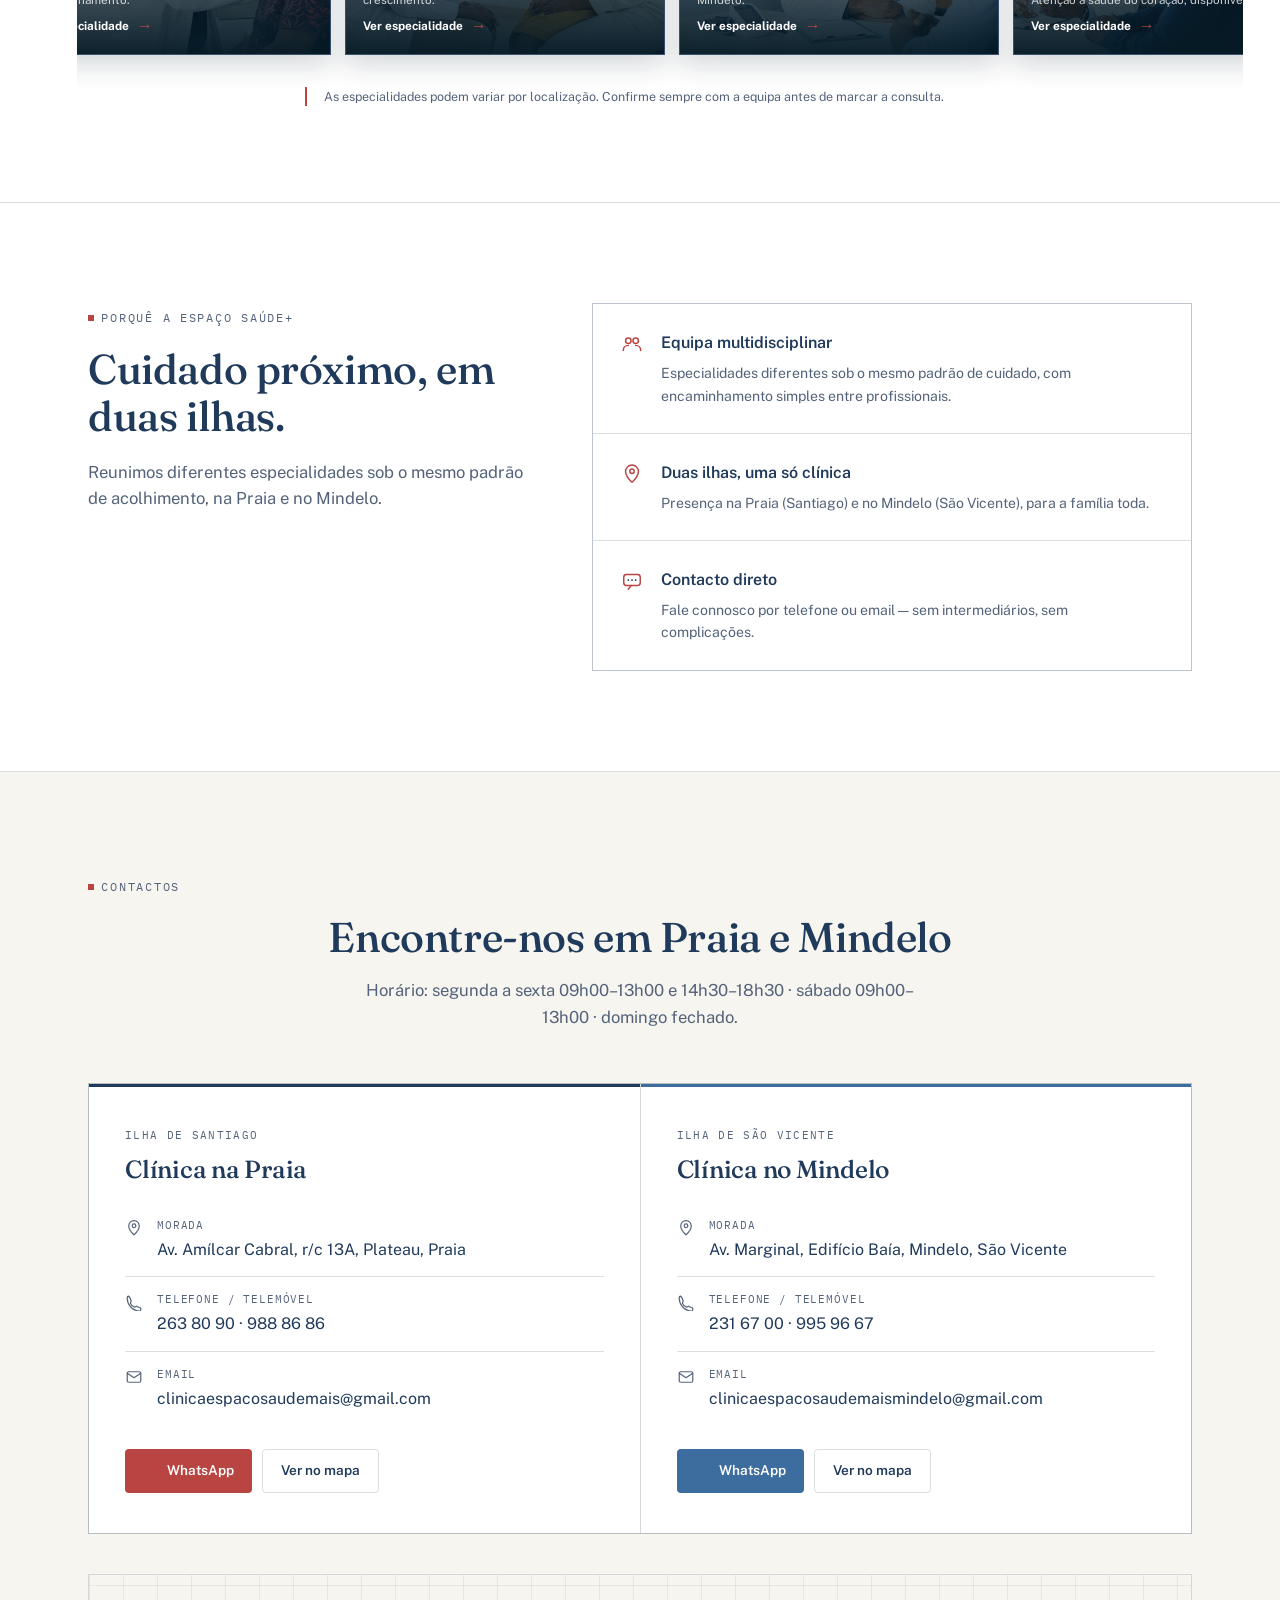
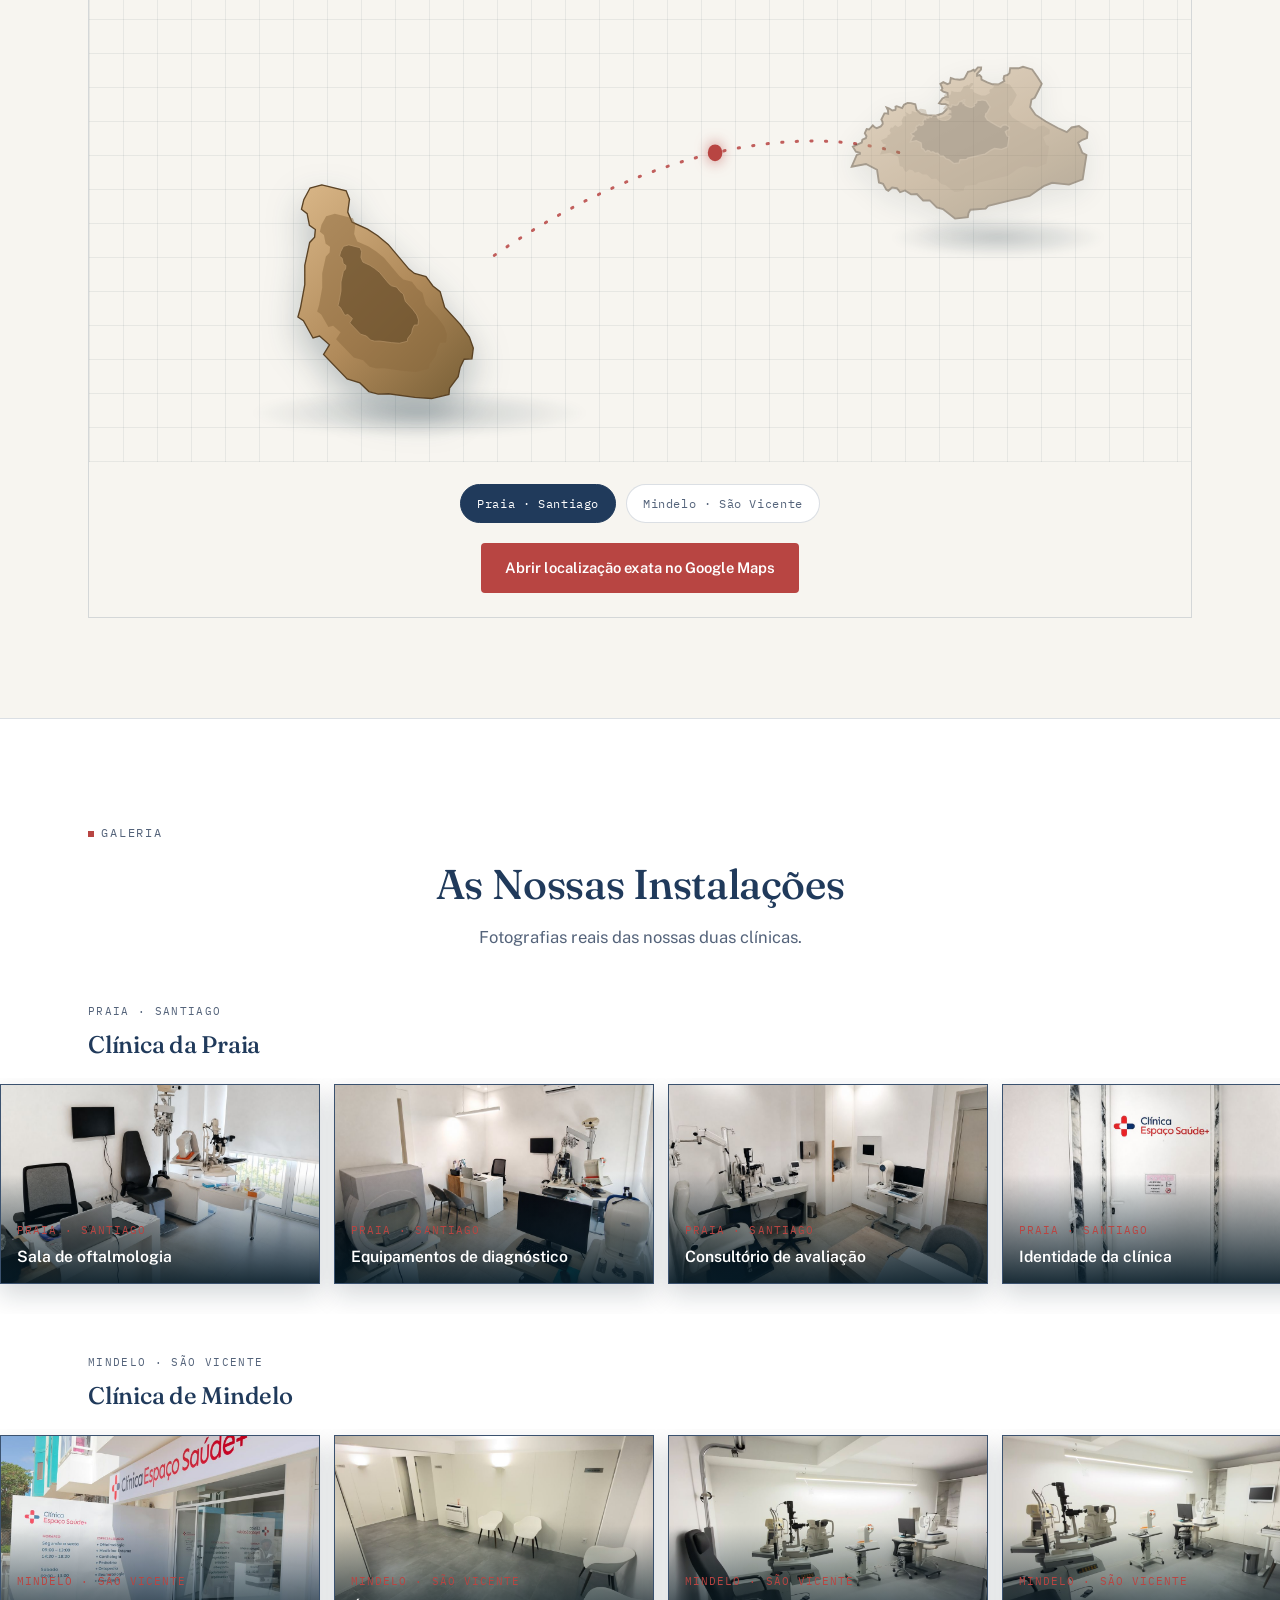
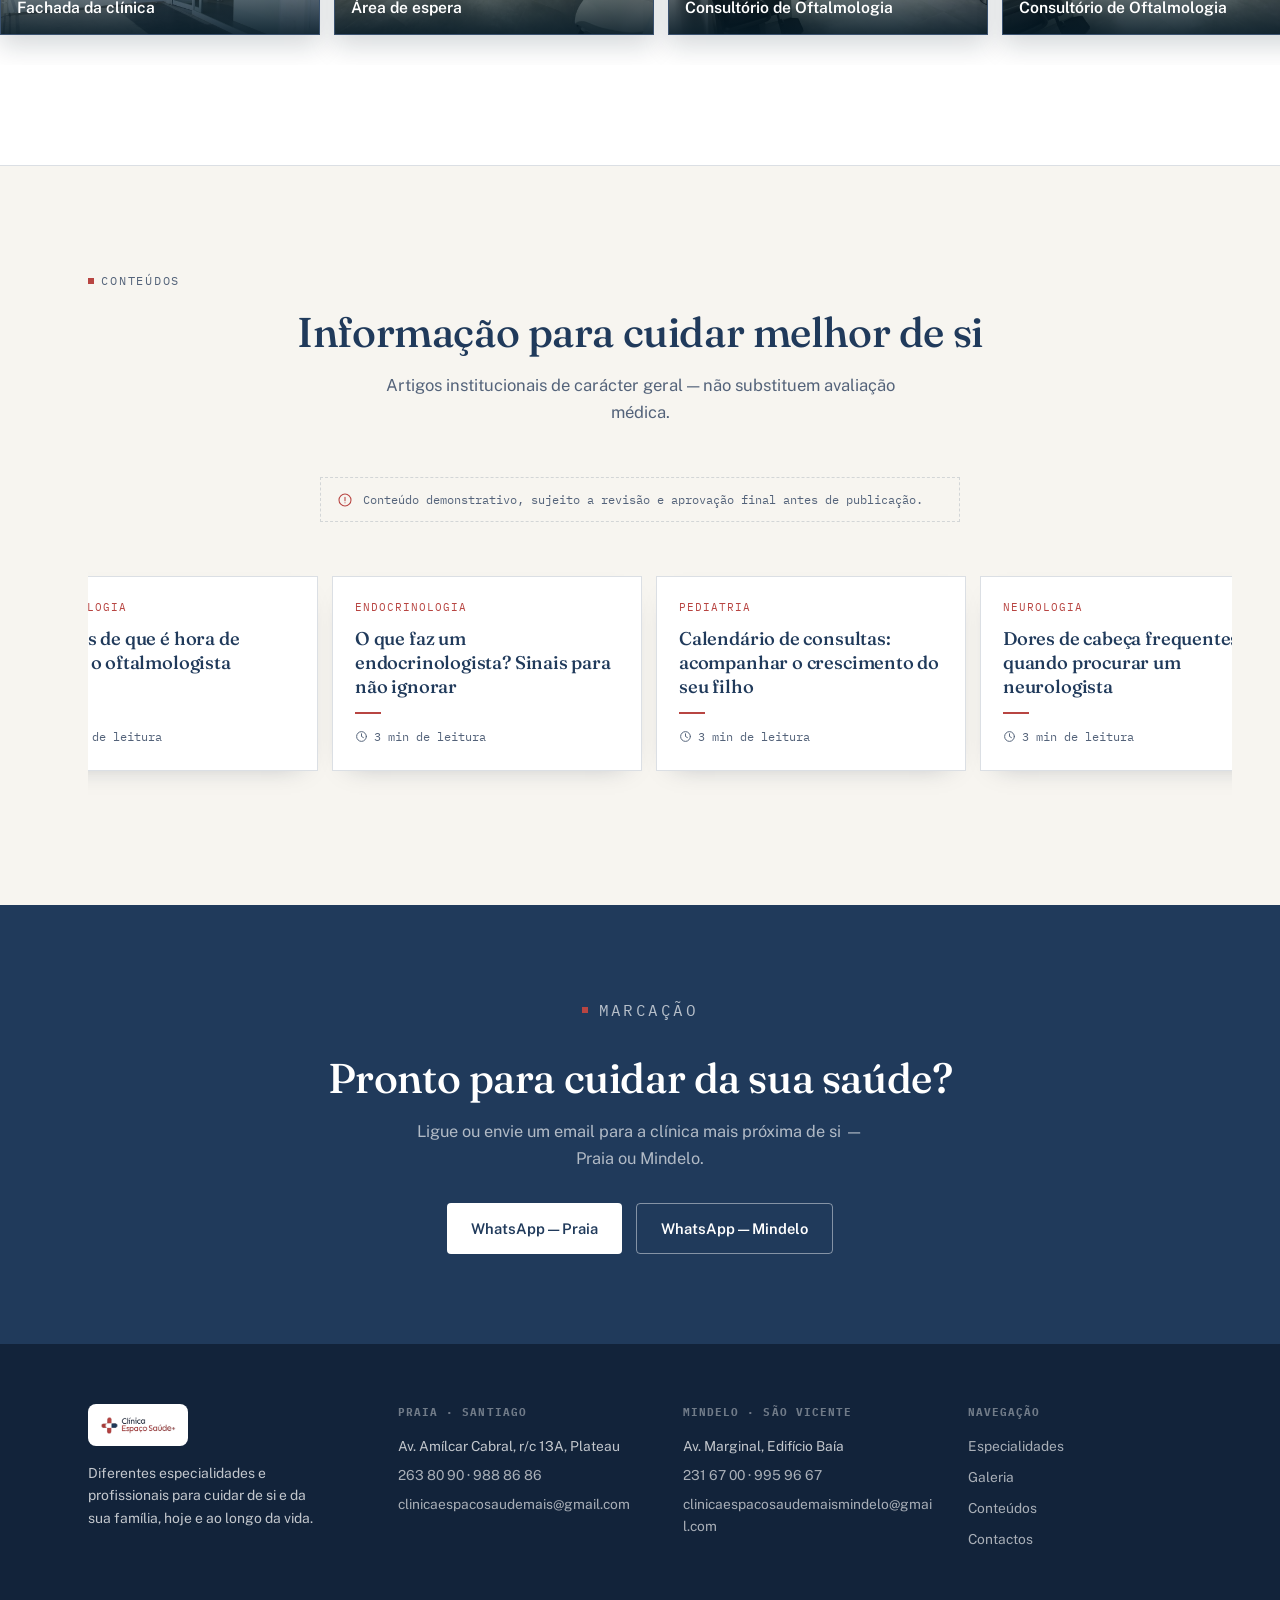
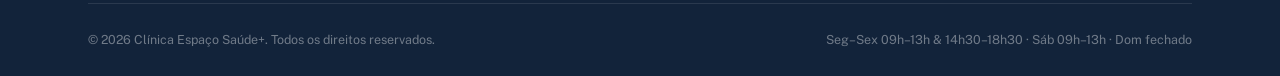
==== commit aab11bc3: "Add files via upload Atualize a pagina dos exames" ====
--- a/index.html
+++ b/index.html
@@ -4,7 +4,7 @@
 <meta charset="UTF-8">
 <meta name="viewport" content="width=device-width, initial-scale=1.0">
 <title>Clínica Espaço Saúde+ · Praia &amp; Mindelo</title>
-<link rel="stylesheet" href="assets/site.css?v=1787573234">
+<link rel="stylesheet" href="assets/site.css?v=1787658934">
 <meta name="description" content="Sete especialidades médicas em Cabo Verde. Clínicas na Praia (Santiago) e no Mindelo (São Vicente). Marque a sua consulta.">
 
 <!-- Open Graph / partilha em redes sociais e WhatsApp -->
@@ -349,7 +349,7 @@
       </div>
       <div class="specialty-streaming__rail exam-rail" id="specialist-exams" aria-label="Exames complementares. Deslize horizontalmente para explorar."></div>
       <div class="container">
-        <p class="section-sub" style="max-width:680px;margin-top:0;">Os preços apresentados são informativos. Confirme a necessidade do exame, a disponibilidade e eventuais orientações de preparação com a equipa da clínica antes da marcação.</p>
+        <p class="section-sub" style="max-width:680px;margin-top:0;">Confirme a necessidade do exame, a disponibilidade e eventuais orientações de preparação com a equipa da clínica antes da marcação.</p>
       </div>
     </div>
 
@@ -401,6 +401,6 @@
   <div class="lightbox-caption" id="lightboxCaption"></div>
 </div>
 
-<script src="assets/site.js?v=1787573234"></script>
+<script src="assets/site.js?v=1787658934"></script>
 </body>
 </html>
